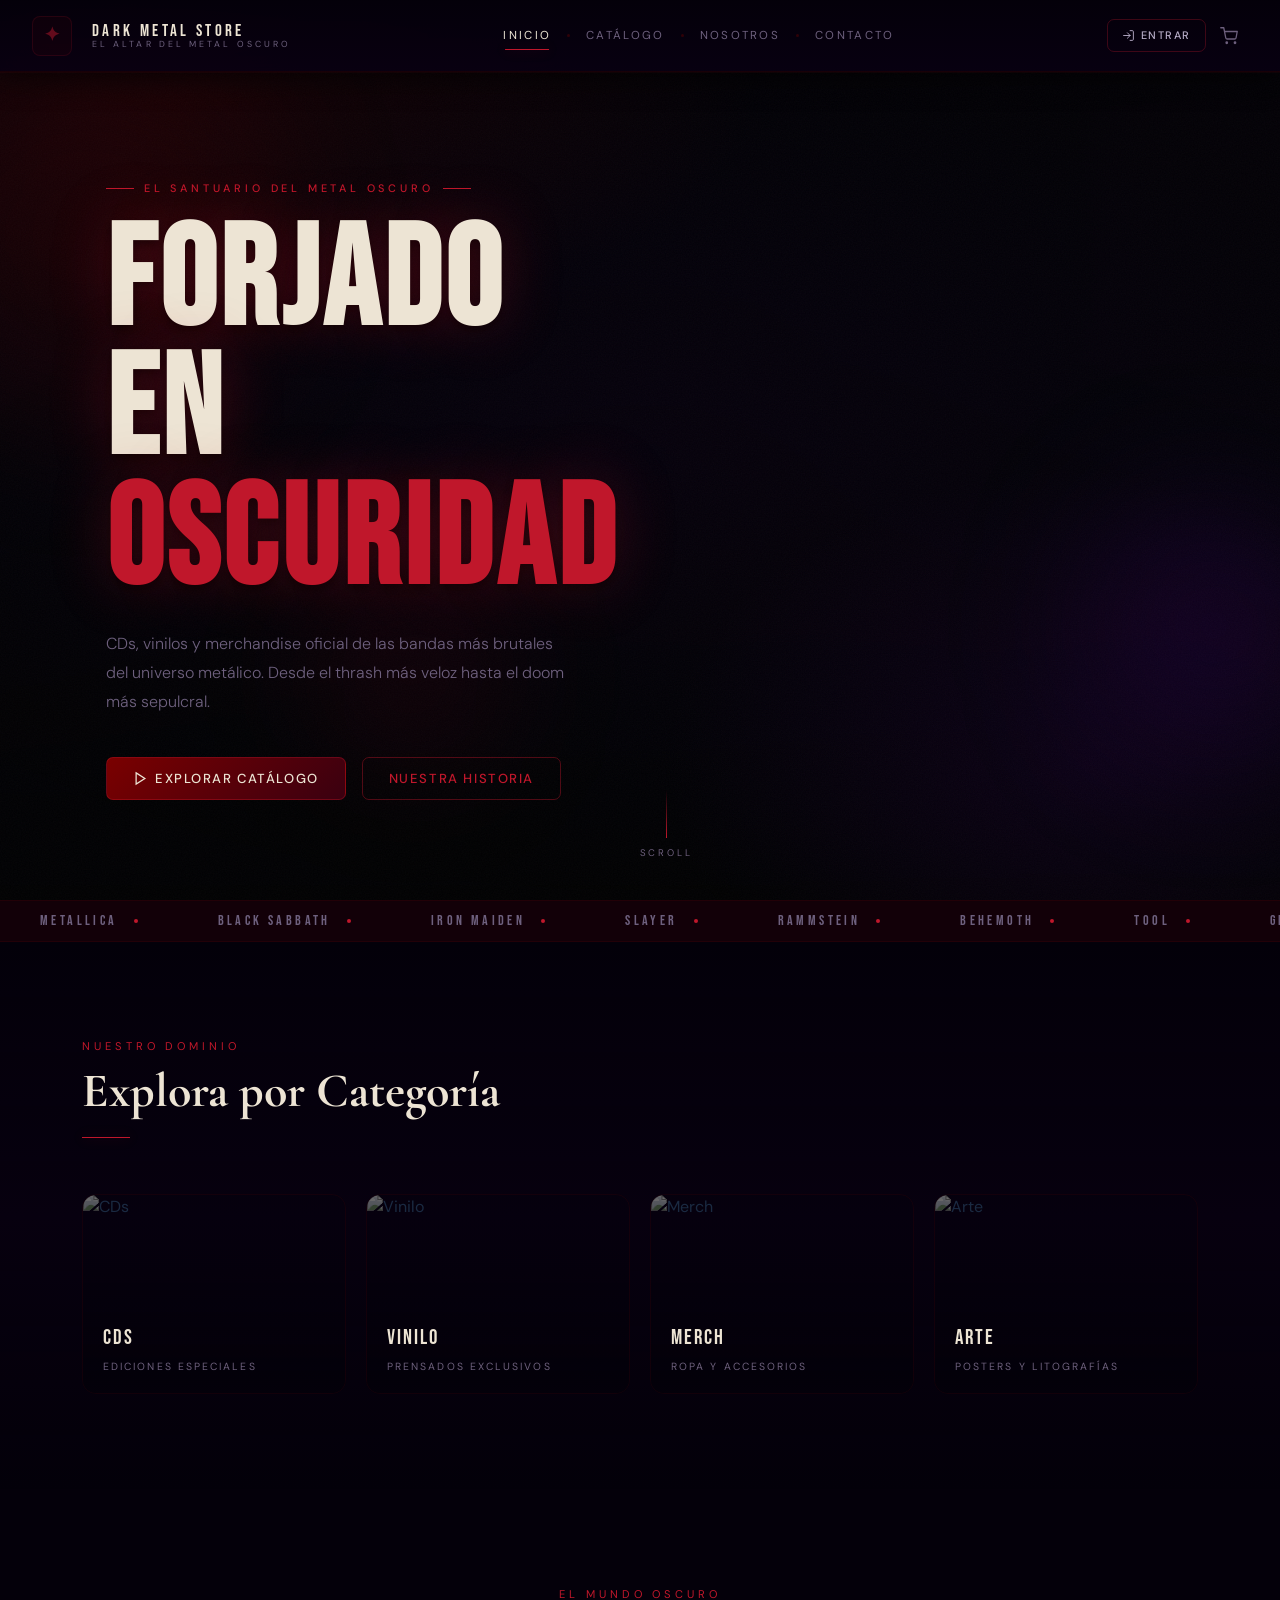
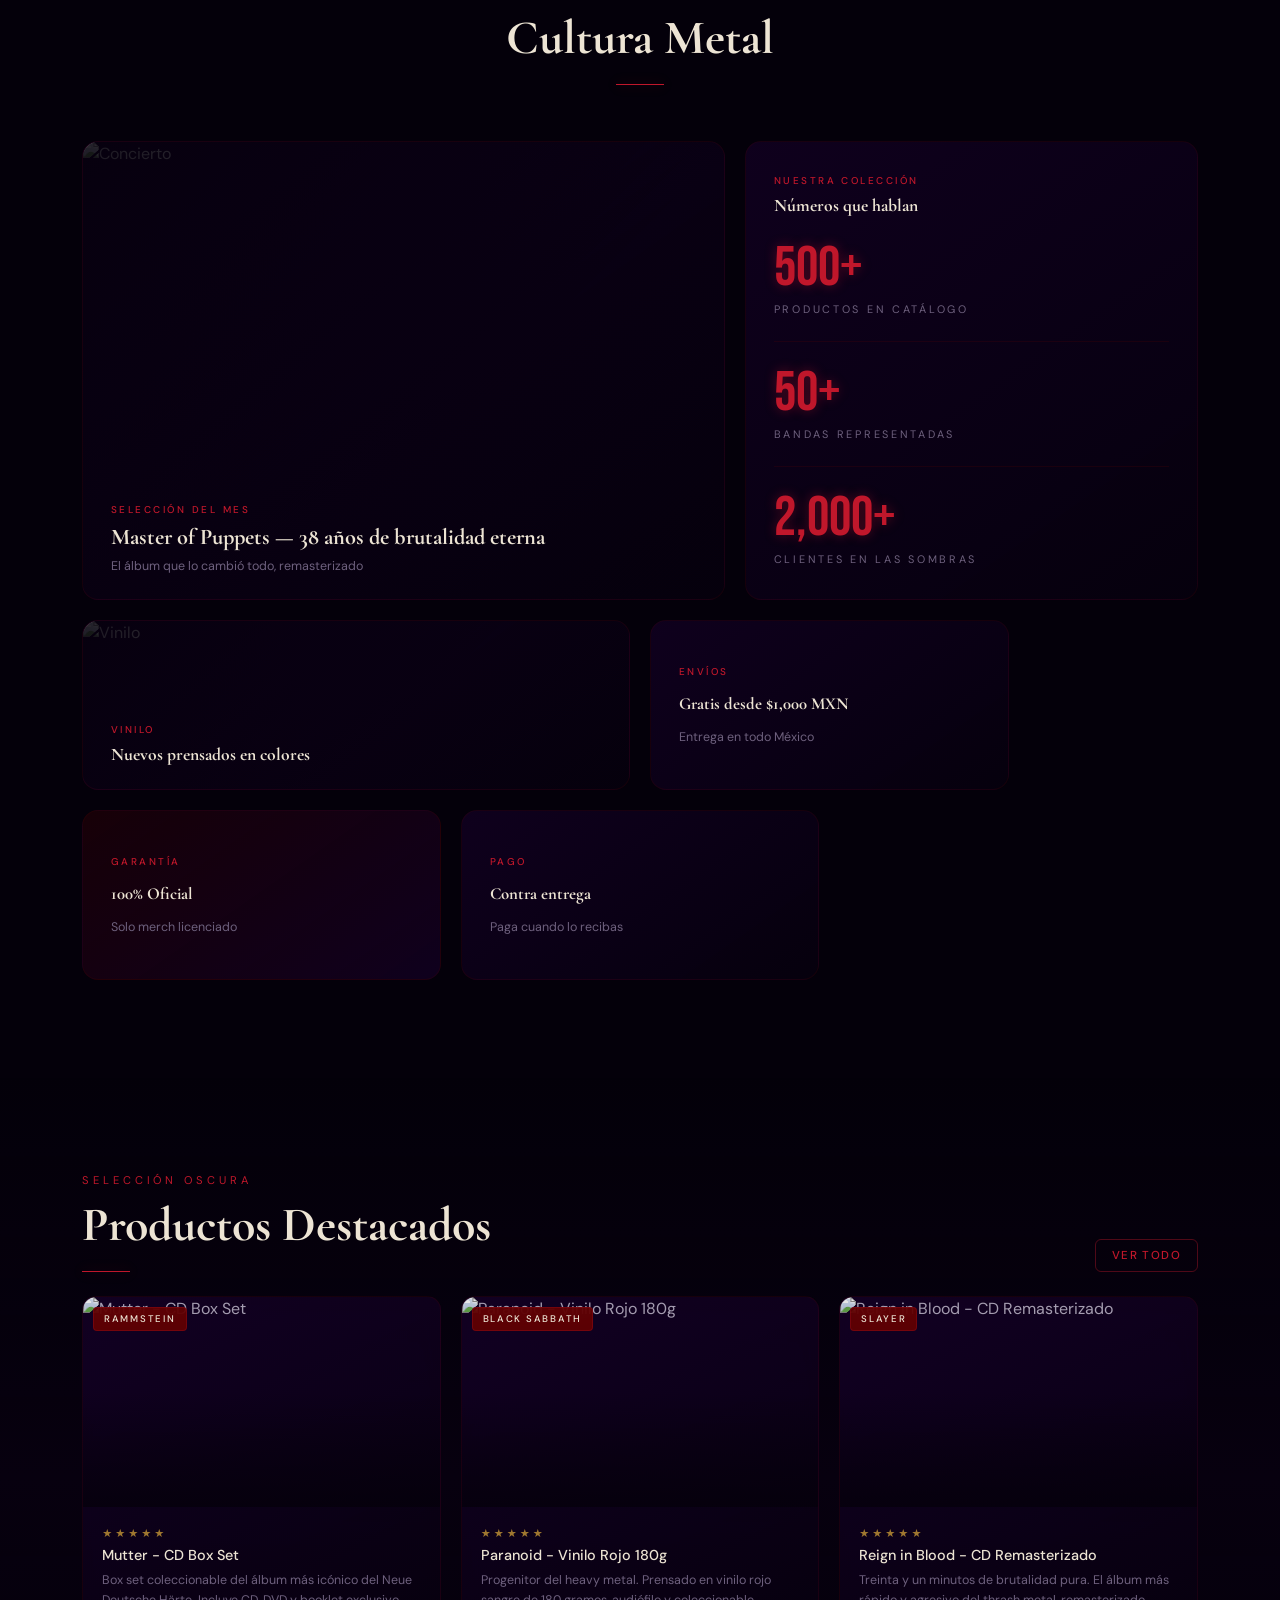
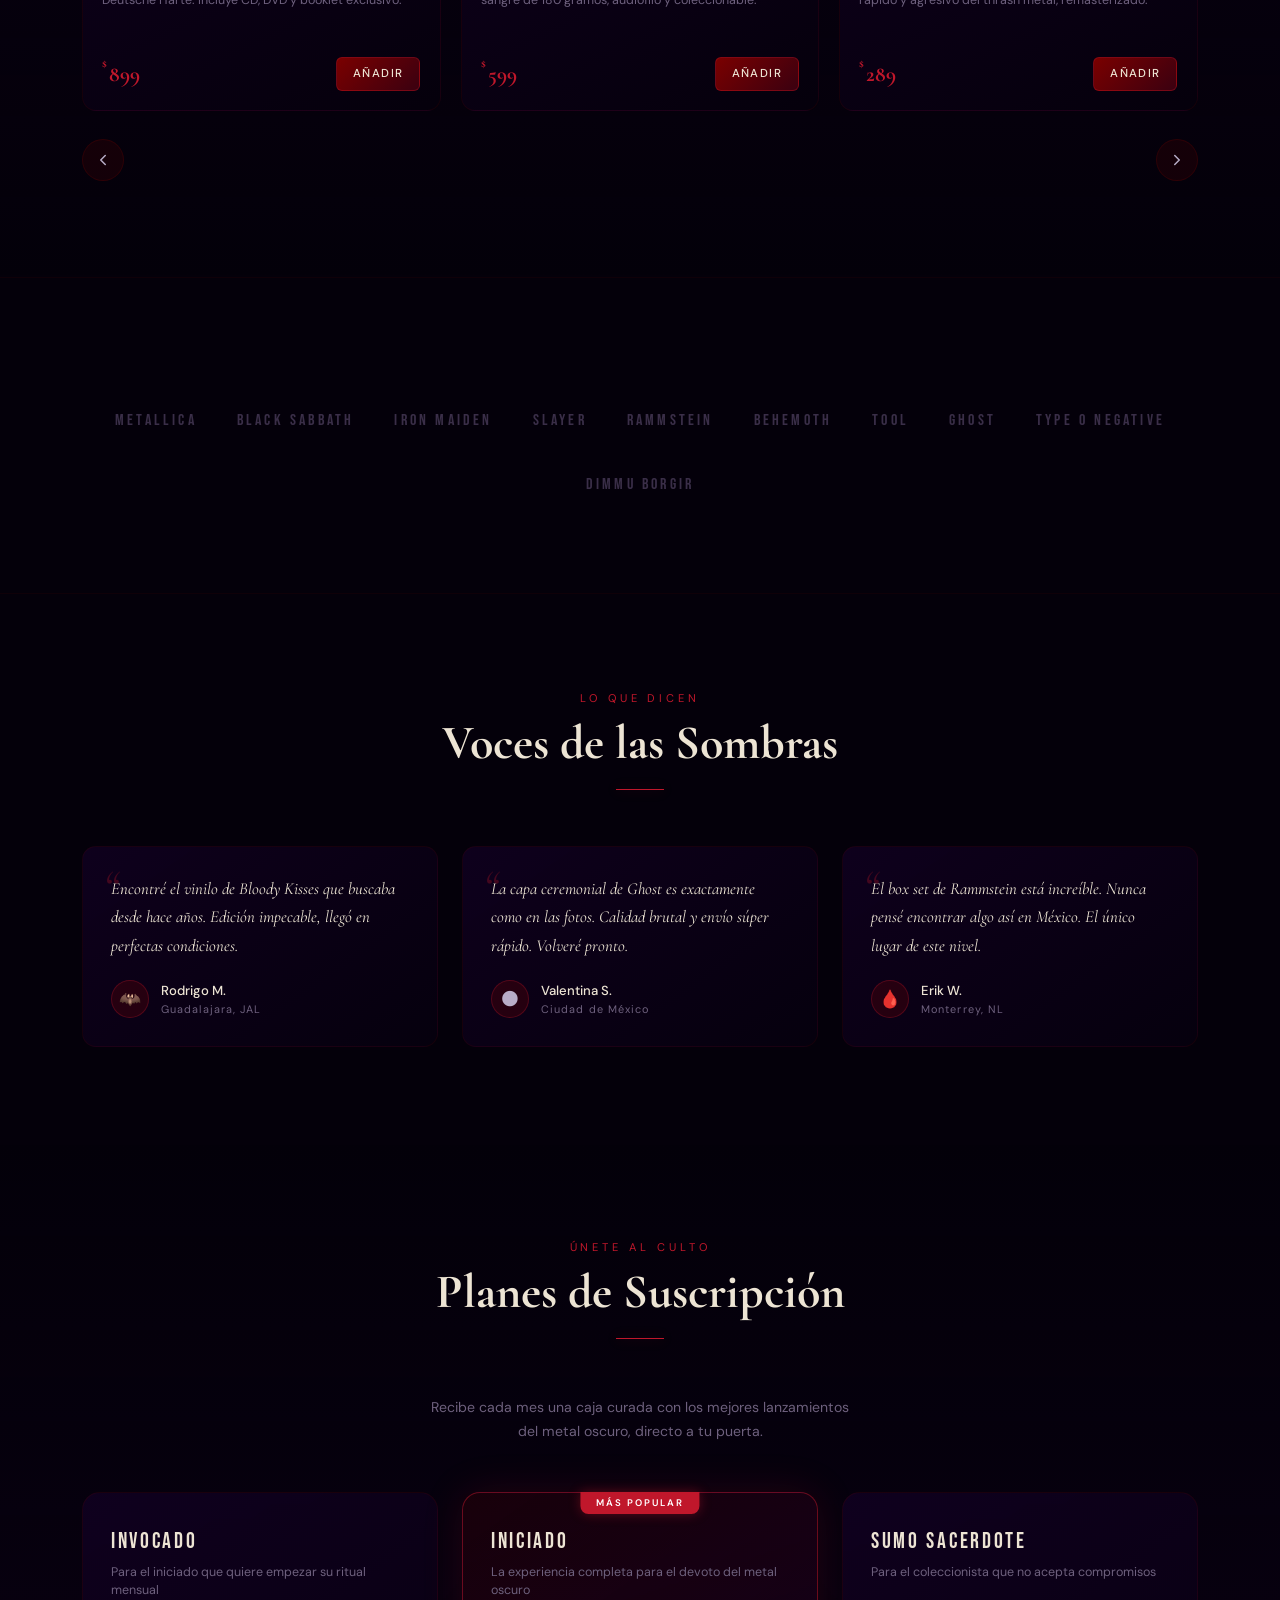
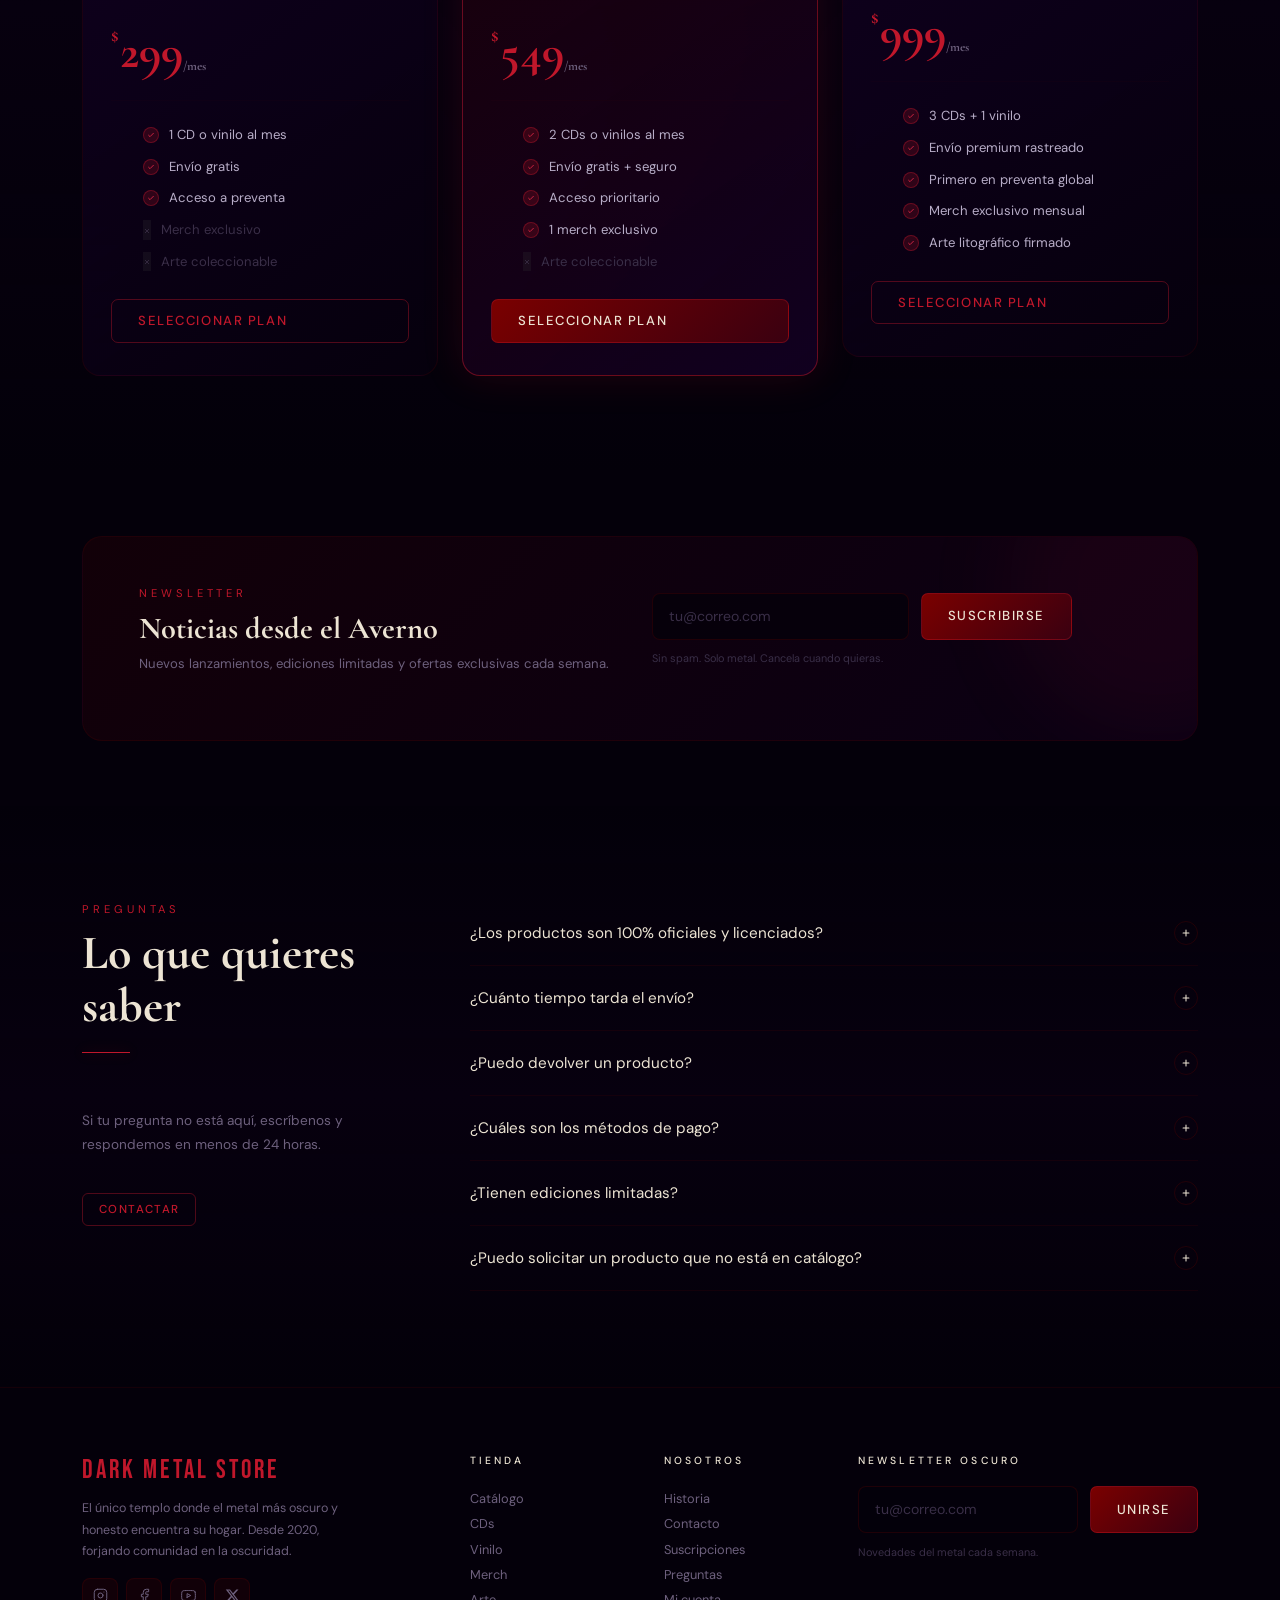
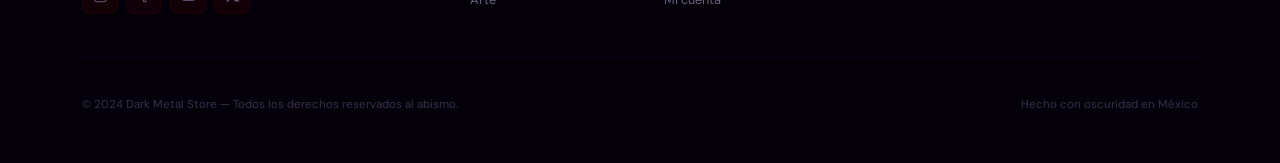
==== index.html @ b700d256 "Initialize Repo" ====
<!DOCTYPE html>
<html lang="es">
<head>
  <meta charset="UTF-8">
  <meta name="viewport" content="width=device-width, initial-scale=1.0">
  <title>Dark Metal Store — El Altar del Metal</title>
  <link rel="icon" href="data:image/svg+xml,<svg xmlns='http://www.w3.org/2000/svg' viewBox='0 0 100 100'><text y='.9em' font-size='90'>⚔</text></svg>">
  <link href="https://cdn.jsdelivr.net/npm/bootstrap@5.3.0/dist/css/bootstrap.min.css" rel="stylesheet">
  <link rel="stylesheet" href="css/base.css">
  <link rel="stylesheet" href="css/components.css">
  <link rel="stylesheet" href="css/navbar.css">
  <link rel="stylesheet" href="css/home.css">
</head>
<body>

<!-- ======================================================
     NAVBAR
====================================================== -->
<nav class="site-nav" role="navigation">
  <div class="nav-left">
    <!-- Logo slot: cambia el span por <img src="img/logo.png" alt="Logo"> -->
    <div class="nav-logo-img placeholder">
      <span style="font-family:'Cormorant Garamond',serif;font-weight:700;color:var(--crimson);font-size:1.2rem;">✦</span>
    </div>
    <a href="index.html" class="nav-wordmark">
      <span class="top-word">Dark Metal Store</span>
      <span class="sub-word">El Altar del Metal Oscuro</span>
    </a>
  </div>

  <nav class="nav-center">
    <a href="index.html" class="nav-link active">Inicio</a>
    <span class="nav-sep"></span>
    <a href="html/catalogo.html" class="nav-link">Catálogo</a>
    <span class="nav-sep"></span>
    <a href="html/nosotros.html" class="nav-link">Nosotros</a>
    <span class="nav-sep"></span>
    <a href="html/contacto.html" class="nav-link">Contacto</a>
  </nav>

  <div class="nav-right">
    <a href="html/login.html" class="nav-btn nav-login-link">
      <svg viewBox="0 0 24 24" fill="none" stroke="currentColor" stroke-width="1.7" width="13" height="13" stroke-linecap="round" stroke-linejoin="round"><path d="M15 3h4a2 2 0 0 1 2 2v14a2 2 0 0 1-2 2h-4"/><polyline points="10 17 15 12 10 7"/><line x1="15" y1="12" x2="3" y2="12"/></svg>
      Entrar
    </a>
    <a href="html/perfil.html" class="nav-btn nav-profile-link" style="display:none">
      <svg viewBox="0 0 24 24" fill="none" stroke="currentColor" stroke-width="1.7" width="13" height="13" stroke-linecap="round" stroke-linejoin="round"><path d="M20 21v-2a4 4 0 0 0-4-4H8a4 4 0 0 0-4 4v2"/><circle cx="12" cy="7" r="4"/></svg>
      Perfil
    </a>
    <button class="nav-btn nav-logout-link logout-btn" style="display:none">
      <svg viewBox="0 0 24 24" fill="none" stroke="currentColor" stroke-width="1.7" width="13" height="13" stroke-linecap="round" stroke-linejoin="round"><path d="M9 21H5a2 2 0 0 1-2-2V5a2 2 0 0 1 2-2h4"/><polyline points="16 17 21 12 16 7"/><line x1="21" y1="12" x2="9" y2="12"/></svg>
      Salir
    </button>
    <a href="html/carrito.html" class="nav-action" aria-label="Carrito">
      <svg viewBox="0 0 24 24" fill="none" stroke="currentColor" stroke-width="1.7" width="18" height="18" stroke-linecap="round" stroke-linejoin="round"><circle cx="9" cy="21" r="1"/><circle cx="20" cy="21" r="1"/><path d="M1 1h4l2.68 13.39a2 2 0 0 0 2 1.61h9.72a2 2 0 0 0 2-1.61L23 6H6"/></svg>
      <span class="nav-cart-badge cart-count" style="display:none">0</span>
    </a>
    <button class="nav-toggle" aria-label="Menú">
      <span></span><span></span><span></span>
    </button>
  </div>
</nav>

<!-- Mobile Menu -->
<div class="nav-mobile">
  <a href="index.html" class="nav-link active">Inicio</a>
  <a href="html/catalogo.html" class="nav-link">Catálogo</a>
  <a href="html/nosotros.html" class="nav-link">Nosotros</a>
  <a href="html/contacto.html" class="nav-link">Contacto</a>
  <div class="nav-mobile-actions">
    <a href="html/login.html" class="nav-btn nav-login-link">Entrar</a>
    <a href="html/carrito.html" class="nav-btn">Carrito</a>
  </div>
</div>


<!-- ======================================================
     HERO
====================================================== -->
<section class="hero">
  <div class="orb orb-a"></div>
  <div class="orb orb-b"></div>
  <div class="orb orb-c"></div>
  <div class="hero-backdrop" data-parallax="0.15"></div>

  <div class="container">
    <div class="hero-body">
      <p class="hero-pre">El santuario del metal oscuro</p>
      <h1 class="hero-h1">Forjado<br>en <em>Oscuridad</em></h1>
      <p class="hero-p">CDs, vinilos y merchandise oficial de las bandas más brutales del universo metálico. Desde el thrash más veloz hasta el doom más sepulcral.</p>
      <div class="hero-cta">
        <a href="html/catalogo.html" class="btn-liquid">
          <svg viewBox="0 0 24 24" fill="none" stroke="currentColor" stroke-width="2" width="15" height="15"><polygon points="5 3 19 12 5 21 5 3"/></svg>
          Explorar Catálogo
        </a>
        <a href="html/nosotros.html" class="btn-liquid btn-ghost">Nuestra Historia</a>
      </div>
    </div>
  </div>

  <div class="hero-scroll">
    <div class="scroll-line"></div>
    <span class="scroll-txt">Scroll</span>
  </div>
</section>


<!-- ======================================================
     TICKER
====================================================== -->
<div class="ticker-wrap" aria-hidden="true">
  <div class="ticker-track">
    <span class="ticker-item">Metallica <span class="ticker-dot"></span></span>
    <span class="ticker-item">Black Sabbath <span class="ticker-dot"></span></span>
    <span class="ticker-item">Iron Maiden <span class="ticker-dot"></span></span>
    <span class="ticker-item">Slayer <span class="ticker-dot"></span></span>
    <span class="ticker-item">Rammstein <span class="ticker-dot"></span></span>
    <span class="ticker-item">Behemoth <span class="ticker-dot"></span></span>
    <span class="ticker-item">Tool <span class="ticker-dot"></span></span>
    <span class="ticker-item">Ghost <span class="ticker-dot"></span></span>
    <span class="ticker-item">Type O Negative <span class="ticker-dot"></span></span>
    <span class="ticker-item">Dimmu Borgir <span class="ticker-dot"></span></span>
    <span class="ticker-item">Metallica <span class="ticker-dot"></span></span>
    <span class="ticker-item">Black Sabbath <span class="ticker-dot"></span></span>
    <span class="ticker-item">Iron Maiden <span class="ticker-dot"></span></span>
    <span class="ticker-item">Slayer <span class="ticker-dot"></span></span>
    <span class="ticker-item">Rammstein <span class="ticker-dot"></span></span>
    <span class="ticker-item">Behemoth <span class="ticker-dot"></span></span>
    <span class="ticker-item">Tool <span class="ticker-dot"></span></span>
    <span class="ticker-item">Ghost <span class="ticker-dot"></span></span>
    <span class="ticker-item">Type O Negative <span class="ticker-dot"></span></span>
    <span class="ticker-item">Dimmu Borgir <span class="ticker-dot"></span></span>
  </div>
</div>


<!-- ======================================================
     CATEGORIES
====================================================== -->
<section class="s-pad s-divide">
  <div class="container">
    <div class="section-head reveal">
      <span class="eyebrow">Nuestro dominio</span>
      <h2>Explora por Categoría</h2>
    </div>
    <div class="cat-grid" data-stagger="70">
      <a href="html/catalogo.html?cat=cd" class="cat-card reveal">
        <img src="https://images.unsplash.com/photo-1510915361894-db8b60106cb1?w=600&q=70" alt="CDs" class="cat-img" loading="lazy">
        <div class="cat-overlay"></div>
        <div class="cat-label"><span class="cat-name">CDs</span><span class="cat-count">Ediciones especiales</span></div>
      </a>
      <a href="html/catalogo.html?cat=vinyl" class="cat-card reveal">
        <img src="https://images.unsplash.com/photo-1526478806334-5fd488fcaabc?w=600&q=70" alt="Vinilo" class="cat-img" loading="lazy">
        <div class="cat-overlay"></div>
        <div class="cat-label"><span class="cat-name">Vinilo</span><span class="cat-count">Prensados exclusivos</span></div>
      </a>
      <a href="html/catalogo.html?cat=merch" class="cat-card reveal">
        <img src="https://images.unsplash.com/photo-1520975867040-1f7fead66882?w=600&q=70" alt="Merch" class="cat-img" loading="lazy">
        <div class="cat-overlay"></div>
        <div class="cat-label"><span class="cat-name">Merch</span><span class="cat-count">Ropa y accesorios</span></div>
      </a>
      <a href="html/catalogo.html?cat=art" class="cat-card reveal">
        <img src="https://images.unsplash.com/photo-1518709268805-4e9042af9f23?w=600&q=70" alt="Arte" class="cat-img" loading="lazy">
        <div class="cat-overlay"></div>
        <div class="cat-label"><span class="cat-name">Arte</span><span class="cat-count">Posters y litografías</span></div>
      </a>
    </div>
  </div>
</section>


<!-- ======================================================
     BENTO GRID
====================================================== -->
<section class="s-pad">
  <div class="container">
    <div class="section-head centered reveal">
      <span class="eyebrow">El mundo oscuro</span>
      <h2>Cultura Metal</h2>
    </div>
    <div class="bento">
      <div class="bento-item bento-big reveal-left">
        <img src="https://images.unsplash.com/photo-1470229722913-7c0e2dbbafd3?w=900&q=70" alt="Concierto" class="bento-img" loading="lazy">
        <div class="bento-grad"></div>
        <div class="bento-content">
          <span class="bento-tag">Selección del mes</span>
          <div class="bento-title">Master of Puppets — 38 años de brutalidad eterna</div>
          <div class="bento-sub">El álbum que lo cambió todo, remasterizado</div>
        </div>
      </div>
      <div class="bento-item bento-tall reveal-right" style="padding:2rem 1.75rem;display:flex;flex-direction:column;justify-content:space-between;">
        <div>
          <span class="bento-tag">Nuestra colección</span>
          <div class="bento-title" style="font-size:1.1rem;margin-bottom:1.5rem;">Números que hablan</div>
        </div>
        <div style="display:flex;flex-direction:column;gap:1.5rem;">
          <div>
            <div class="bento-stat-num"><span data-count="500">0</span>+</div>
            <div class="bento-stat-label">Productos en catálogo</div>
          </div>
          <div style="height:1px;background:rgba(100,0,0,0.2);"></div>
          <div>
            <div class="bento-stat-num"><span data-count="50">0</span>+</div>
            <div class="bento-stat-label">Bandas representadas</div>
          </div>
          <div style="height:1px;background:rgba(100,0,0,0.2);"></div>
          <div>
            <div class="bento-stat-num"><span data-count="2000">0</span>+</div>
            <div class="bento-stat-label">Clientes en las sombras</div>
          </div>
        </div>
      </div>
      <div class="bento-item bento-wide reveal">
        <img src="https://images.unsplash.com/photo-1493225457124-a3eb161ffa5f?w=700&q=70" alt="Vinilo" class="bento-img" loading="lazy">
        <div class="bento-grad"></div>
        <div class="bento-content">
          <span class="bento-tag">Vinilo</span>
          <div class="bento-title" style="font-size:1.1rem;">Nuevos prensados en colores</div>
        </div>
      </div>
      <div class="bento-item bento-sq reveal" style="padding:1.75rem;display:flex;flex-direction:column;justify-content:center;">
        <span class="bento-tag">Envíos</span>
        <div class="bento-title" style="font-size:1.05rem;margin:.5rem 0;">Gratis desde $1,000 MXN</div>
        <div class="bento-sub">Entrega en todo México</div>
      </div>
      <div class="bento-item bento-sq reveal" style="padding:1.75rem;display:flex;flex-direction:column;justify-content:center;background:linear-gradient(145deg,rgba(100,0,0,0.2),rgba(18,0,34,0.82));">
        <span class="bento-tag">Garantía</span>
        <div class="bento-title" style="font-size:1.05rem;margin:.5rem 0;">100% Oficial</div>
        <div class="bento-sub">Solo merch licenciado</div>
      </div>
      <div class="bento-item bento-sq reveal" style="padding:1.75rem;display:flex;flex-direction:column;justify-content:center;">
        <span class="bento-tag">Pago</span>
        <div class="bento-title" style="font-size:1.05rem;margin:.5rem 0;">Contra entrega</div>
        <div class="bento-sub">Paga cuando lo recibas</div>
      </div>
    </div>
  </div>
</section>


<!-- ======================================================
     CAROUSEL — Destacados
====================================================== -->
<section class="s-pad s-divide">
  <div class="container">
    <div class="d-flex align-items-end justify-content-between gap-3 flex-wrap mb-4 reveal">
      <div class="section-head" style="margin-bottom:0;">
        <span class="eyebrow">Selección oscura</span>
        <h2>Productos Destacados</h2>
      </div>
      <a href="html/catalogo.html" class="btn-liquid btn-ghost btn-sm-liq">Ver todo</a>
    </div>
    <div class="carousel-wrap" data-carousel data-autoplay="5000">
      <div class="carousel-track" id="featuredTrack"></div>
      <div class="carousel-nav">
        <button class="carousel-btn" data-carousel-prev aria-label="Anterior">
          <svg viewBox="0 0 24 24" fill="none" stroke="currentColor" stroke-width="2" stroke-linecap="round" stroke-linejoin="round"><polyline points="15 18 9 12 15 6"/></svg>
        </button>
        <div class="carousel-dots"></div>
        <button class="carousel-btn" data-carousel-next aria-label="Siguiente">
          <svg viewBox="0 0 24 24" fill="none" stroke="currentColor" stroke-width="2" stroke-linecap="round" stroke-linejoin="round"><polyline points="9 18 15 12 9 6"/></svg>
        </button>
      </div>
    </div>
  </div>
</section>


<!-- ======================================================
     BRANDS STRIP
====================================================== -->
<section class="s-pad-sm" style="border-top:1px solid rgba(100,0,0,0.12);border-bottom:1px solid rgba(100,0,0,0.12);">
  <div class="container">
    <p class="eyebrow text-center mb-3 reveal">Bandas en nuestra colección</p>
    <div class="brands-strip reveal">
      <span class="brand-pill">Metallica</span>
      <span class="brand-pill">Black Sabbath</span>
      <span class="brand-pill">Iron Maiden</span>
      <span class="brand-pill">Slayer</span>
      <span class="brand-pill">Rammstein</span>
      <span class="brand-pill">Behemoth</span>
      <span class="brand-pill">Tool</span>
      <span class="brand-pill">Ghost</span>
      <span class="brand-pill">Type O Negative</span>
      <span class="brand-pill">Dimmu Borgir</span>
    </div>
  </div>
</section>


<!-- ======================================================
     TESTIMONIALS
====================================================== -->
<section class="s-pad">
  <div class="container">
    <div class="section-head centered reveal">
      <span class="eyebrow">Lo que dicen</span>
      <h2>Voces de las Sombras</h2>
    </div>
    <div class="row g-4" data-stagger="100">
      <div class="col-md-4 reveal">
        <div class="testi-card h-100">
          <p class="testi-quote">Encontré el vinilo de Bloody Kisses que buscaba desde hace años. Edición impecable, llegó en perfectas condiciones.</p>
          <div class="testi-author">
            <div class="testi-avatar">🦇</div>
            <div><div class="testi-name">Rodrigo M.</div><div class="testi-loc">Guadalajara, JAL</div></div>
          </div>
        </div>
      </div>
      <div class="col-md-4 reveal">
        <div class="testi-card h-100">
          <p class="testi-quote">La capa ceremonial de Ghost es exactamente como en las fotos. Calidad brutal y envío súper rápido. Volveré pronto.</p>
          <div class="testi-author">
            <div class="testi-avatar">🌑</div>
            <div><div class="testi-name">Valentina S.</div><div class="testi-loc">Ciudad de México</div></div>
          </div>
        </div>
      </div>
      <div class="col-md-4 reveal">
        <div class="testi-card h-100">
          <p class="testi-quote">El box set de Rammstein está increíble. Nunca pensé encontrar algo así en México. El único lugar de este nivel.</p>
          <div class="testi-author">
            <div class="testi-avatar">🩸</div>
            <div><div class="testi-name">Erik W.</div><div class="testi-loc">Monterrey, NL</div></div>
          </div>
        </div>
      </div>
    </div>
  </div>
</section>


<!-- ======================================================
     SUBSCRIPTION PLANS
====================================================== -->
<section class="s-pad s-divide" id="planes">
  <div class="container">
    <div class="section-head centered reveal">
      <span class="eyebrow">Únete al culto</span>
      <h2>Planes de Suscripción</h2>
    </div>
    <p class="text-center reveal" style="color:var(--muted);font-size:.88rem;max-width:440px;margin:0 auto 3rem;line-height:1.75;">
      Recibe cada mes una caja curada con los mejores lanzamientos del metal oscuro, directo a tu puerta.
    </p>
    <div class="plans-grid">
      <!-- INVOCADO -->
      <div class="plan-card reveal">
        <div class="plan-name">Invocado</div>
        <div class="plan-desc">Para el iniciado que quiere empezar su ritual mensual</div>
        <div class="plan-price"><sup>$</sup>299<sub>/mes</sub></div>
        <hr class="plan-divider">
        <ul class="plan-features">
          <li class="plan-feat"><div class="feat-check"><svg viewBox="0 0 24 24" fill="none" stroke="currentColor" stroke-width="2.5" width="8" height="8"><polyline points="20 6 9 17 4 12"/></svg></div>1 CD o vinilo al mes</li>
          <li class="plan-feat"><div class="feat-check"><svg viewBox="0 0 24 24" fill="none" stroke="currentColor" stroke-width="2.5" width="8" height="8"><polyline points="20 6 9 17 4 12"/></svg></div>Envío gratis</li>
          <li class="plan-feat"><div class="feat-check"><svg viewBox="0 0 24 24" fill="none" stroke="currentColor" stroke-width="2.5" width="8" height="8"><polyline points="20 6 9 17 4 12"/></svg></div>Acceso a preventa</li>
          <li class="plan-feat" style="color:var(--faint);"><div class="feat-x"><svg viewBox="0 0 24 24" fill="none" stroke="currentColor" stroke-width="2.5" width="8" height="8"><line x1="18" y1="6" x2="6" y2="18"/><line x1="6" y1="6" x2="18" y2="18"/></svg></div>Merch exclusivo</li>
          <li class="plan-feat" style="color:var(--faint);"><div class="feat-x"><svg viewBox="0 0 24 24" fill="none" stroke="currentColor" stroke-width="2.5" width="8" height="8"><line x1="18" y1="6" x2="6" y2="18"/><line x1="6" y1="6" x2="18" y2="18"/></svg></div>Arte coleccionable</li>
        </ul>
        <button class="btn-liquid btn-ghost w-100">Seleccionar plan</button>
      </div>
      <!-- INICIADO -->
      <div class="plan-card featured reveal" style="animation-delay:.1s">
        <div class="plan-badge">Más popular</div>
        <div class="plan-name">Iniciado</div>
        <div class="plan-desc">La experiencia completa para el devoto del metal oscuro</div>
        <div class="plan-price"><sup>$</sup>549<sub>/mes</sub></div>
        <hr class="plan-divider">
        <ul class="plan-features">
          <li class="plan-feat"><div class="feat-check"><svg viewBox="0 0 24 24" fill="none" stroke="currentColor" stroke-width="2.5" width="8" height="8"><polyline points="20 6 9 17 4 12"/></svg></div>2 CDs o vinilos al mes</li>
          <li class="plan-feat"><div class="feat-check"><svg viewBox="0 0 24 24" fill="none" stroke="currentColor" stroke-width="2.5" width="8" height="8"><polyline points="20 6 9 17 4 12"/></svg></div>Envío gratis + seguro</li>
          <li class="plan-feat"><div class="feat-check"><svg viewBox="0 0 24 24" fill="none" stroke="currentColor" stroke-width="2.5" width="8" height="8"><polyline points="20 6 9 17 4 12"/></svg></div>Acceso prioritario</li>
          <li class="plan-feat"><div class="feat-check"><svg viewBox="0 0 24 24" fill="none" stroke="currentColor" stroke-width="2.5" width="8" height="8"><polyline points="20 6 9 17 4 12"/></svg></div>1 merch exclusivo</li>
          <li class="plan-feat" style="color:var(--faint);"><div class="feat-x"><svg viewBox="0 0 24 24" fill="none" stroke="currentColor" stroke-width="2.5" width="8" height="8"><line x1="18" y1="6" x2="6" y2="18"/><line x1="6" y1="6" x2="18" y2="18"/></svg></div>Arte coleccionable</li>
        </ul>
        <button class="btn-liquid w-100">Seleccionar plan</button>
      </div>
      <!-- SUMO -->
      <div class="plan-card reveal" style="animation-delay:.2s">
        <div class="plan-name">Sumo Sacerdote</div>
        <div class="plan-desc">Para el coleccionista que no acepta compromisos</div>
        <div class="plan-price"><sup>$</sup>999<sub>/mes</sub></div>
        <hr class="plan-divider">
        <ul class="plan-features">
          <li class="plan-feat"><div class="feat-check"><svg viewBox="0 0 24 24" fill="none" stroke="currentColor" stroke-width="2.5" width="8" height="8"><polyline points="20 6 9 17 4 12"/></svg></div>3 CDs + 1 vinilo</li>
          <li class="plan-feat"><div class="feat-check"><svg viewBox="0 0 24 24" fill="none" stroke="currentColor" stroke-width="2.5" width="8" height="8"><polyline points="20 6 9 17 4 12"/></svg></div>Envío premium rastreado</li>
          <li class="plan-feat"><div class="feat-check"><svg viewBox="0 0 24 24" fill="none" stroke="currentColor" stroke-width="2.5" width="8" height="8"><polyline points="20 6 9 17 4 12"/></svg></div>Primero en preventa global</li>
          <li class="plan-feat"><div class="feat-check"><svg viewBox="0 0 24 24" fill="none" stroke="currentColor" stroke-width="2.5" width="8" height="8"><polyline points="20 6 9 17 4 12"/></svg></div>Merch exclusivo mensual</li>
          <li class="plan-feat"><div class="feat-check"><svg viewBox="0 0 24 24" fill="none" stroke="currentColor" stroke-width="2.5" width="8" height="8"><polyline points="20 6 9 17 4 12"/></svg></div>Arte litográfico firmado</li>
        </ul>
        <button class="btn-liquid btn-ghost w-100">Seleccionar plan</button>
      </div>
    </div>
  </div>
</section>


<!-- ======================================================
     NEWSLETTER BANNER
====================================================== -->
<section class="s-pad-sm">
  <div class="container">
    <div class="nl-banner reveal">
      <div class="row align-items-center g-4">
        <div class="col-md-6">
          <span class="eyebrow">Newsletter</span>
          <h3 style="font-family:'Cormorant Garamond',serif;font-size:1.9rem;font-weight:700;color:var(--bone);margin-bottom:.5rem;">Noticias desde el Averno</h3>
          <p style="font-size:.82rem;color:var(--muted);line-height:1.75;">Nuevos lanzamientos, ediciones limitadas y ofertas exclusivas cada semana.</p>
        </div>
        <div class="col-md-6">
          <div class="nl-form">
            <input type="email" class="nl-input" placeholder="tu@correo.com" aria-label="Email">
            <button class="btn-liquid" onclick="nlSubmit(this)">Suscribirse</button>
          </div>
          <p style="font-size:.68rem;color:var(--faint);margin-top:.6rem;">Sin spam. Solo metal. Cancela cuando quieras.</p>
        </div>
      </div>
    </div>
  </div>
</section>


<!-- ======================================================
     FAQ
====================================================== -->
<section class="s-pad s-divide" id="faq">
  <div class="container">
    <div class="row g-5 align-items-start">
      <div class="col-lg-4 reveal-left">
        <div class="section-head">
          <span class="eyebrow">Preguntas</span>
          <h2>Lo que quieres saber</h2>
        </div>
        <p style="font-size:.85rem;color:var(--muted);line-height:1.75;">Si tu pregunta no está aquí, escríbenos y respondemos en menos de 24 horas.</p>
        <a href="html/contacto.html" class="btn-liquid btn-ghost btn-sm-liq" style="margin-top:1.25rem;">Contactar</a>
      </div>
      <div class="col-lg-8 reveal-right">
        <div class="faq-item">
          <button class="faq-q">¿Los productos son 100% oficiales y licenciados?<div class="faq-icon"><svg viewBox="0 0 24 24" fill="none" stroke="currentColor" stroke-width="2.5" stroke-linecap="round" width="10" height="10"><line x1="12" y1="5" x2="12" y2="19"/><line x1="5" y1="12" x2="19" y2="12"/></svg></div></button>
          <div class="faq-a">Sí, absolutamente. Trabajamos directamente con distribuidores oficiales y sellos discográficos. Todos nuestros CDs, vinilos y merchandise tienen licencia oficial. No vendemos bootlegs ni reproducciones.</div>
        </div>
        <div class="faq-item">
          <button class="faq-q">¿Cuánto tiempo tarda el envío?<div class="faq-icon"><svg viewBox="0 0 24 24" fill="none" stroke="currentColor" stroke-width="2.5" stroke-linecap="round" width="10" height="10"><line x1="12" y1="5" x2="12" y2="19"/><line x1="5" y1="12" x2="19" y2="12"/></svg></div></button>
          <div class="faq-a">Procesamos en 1–2 días hábiles. Entrega en CDMX: 2–3 días. Interior de la República: 4–7 días hábiles. Guía de rastreo incluida.</div>
        </div>
        <div class="faq-item">
          <button class="faq-q">¿Puedo devolver un producto?<div class="faq-icon"><svg viewBox="0 0 24 24" fill="none" stroke="currentColor" stroke-width="2.5" stroke-linecap="round" width="10" height="10"><line x1="12" y1="5" x2="12" y2="19"/><line x1="5" y1="12" x2="19" y2="12"/></svg></div></button>
          <div class="faq-a">Aceptamos devoluciones dentro de 15 días naturales, siempre que el producto esté sin abrir y en estado original. Vinilos abiertos no son elegibles.</div>
        </div>
        <div class="faq-item">
          <button class="faq-q">¿Cuáles son los métodos de pago?<div class="faq-icon"><svg viewBox="0 0 24 24" fill="none" stroke="currentColor" stroke-width="2.5" stroke-linecap="round" width="10" height="10"><line x1="12" y1="5" x2="12" y2="19"/><line x1="5" y1="12" x2="19" y2="12"/></svg></div></button>
          <div class="faq-a">Aceptamos pago contra entrega, SPEI, OXXO Pay y tarjetas de crédito/débito. Todos los pagos online están encriptados con SSL.</div>
        </div>
        <div class="faq-item">
          <button class="faq-q">¿Tienen ediciones limitadas?<div class="faq-icon"><svg viewBox="0 0 24 24" fill="none" stroke="currentColor" stroke-width="2.5" stroke-linecap="round" width="10" height="10"><line x1="12" y1="5" x2="12" y2="19"/><line x1="5" y1="12" x2="19" y2="12"/></svg></div></button>
          <div class="faq-a">Sí, regularmente conseguimos ediciones limitadas, vinilos de colores y box sets numerados. Suscríbete al newsletter para enterarte primero.</div>
        </div>
        <div class="faq-item">
          <button class="faq-q">¿Puedo solicitar un producto que no está en catálogo?<div class="faq-icon"><svg viewBox="0 0 24 24" fill="none" stroke="currentColor" stroke-width="2.5" stroke-linecap="round" width="10" height="10"><line x1="12" y1="5" x2="12" y2="19"/><line x1="5" y1="12" x2="19" y2="12"/></svg></div></button>
          <div class="faq-a">Sí, hacemos pedidos especiales. Contáctanos con el álbum, banda y formato que buscas. Tiempo estimado adicional: 2–4 semanas.</div>
        </div>
      </div>
    </div>
  </div>
</section>


<!-- ======================================================
     FOOTER
====================================================== -->
<footer class="site-footer">
  <div class="container">
    <div class="row g-5">
      <div class="col-lg-4 col-md-6">
        <div class="footer-logo">Dark Metal Store</div>
        <p class="footer-tagline">El único templo donde el metal más oscuro y honesto encuentra su hogar. Desde 2020, forjando comunidad en la oscuridad.</p>
        <div class="footer-social mt-3">
          <a href="#" class="social-btn" aria-label="Instagram"><svg viewBox="0 0 24 24" fill="none" stroke="currentColor" stroke-width="1.6" width="15" height="15" stroke-linecap="round" stroke-linejoin="round"><rect x="2" y="2" width="20" height="20" rx="5" ry="5"/><path d="M16 11.37A4 4 0 1 1 12.63 8 4 4 0 0 1 16 11.37z"/><line x1="17.5" y1="6.5" x2="17.51" y2="6.5"/></svg></a>
          <a href="#" class="social-btn" aria-label="Facebook"><svg viewBox="0 0 24 24" fill="none" stroke="currentColor" stroke-width="1.6" width="15" height="15" stroke-linecap="round" stroke-linejoin="round"><path d="M18 2h-3a5 5 0 0 0-5 5v3H7v4h3v8h4v-8h3l1-4h-4V7a1 1 0 0 1 1-1h3z"/></svg></a>
          <a href="#" class="social-btn" aria-label="YouTube"><svg viewBox="0 0 24 24" fill="none" stroke="currentColor" stroke-width="1.6" width="15" height="15" stroke-linecap="round" stroke-linejoin="round"><path d="M22.54 6.42a2.78 2.78 0 0 0-1.95-1.96C18.88 4 12 4 12 4s-6.88 0-8.59.46A2.78 2.78 0 0 0 1.46 6.42 29 29 0 0 0 1 12a29 29 0 0 0 .46 5.58 2.78 2.78 0 0 0 1.95 1.96C5.12 20 12 20 12 20s6.88 0 8.59-.46a2.78 2.78 0 0 0 1.95-1.96A29 29 0 0 0 23 12a29 29 0 0 0-.46-5.58z"/><polygon points="9.75 15.02 15.5 12 9.75 8.98 9.75 15.02"/></svg></a>
          <a href="#" class="social-btn" aria-label="X"><svg viewBox="0 0 24 24" fill="currentColor" width="13" height="13"><path d="M18.244 2.25h3.308l-7.227 8.26 8.502 11.24H16.17l-5.214-6.817L4.99 21.75H1.68l7.73-8.835L1.254 2.25H8.08l4.713 6.231zm-1.161 17.52h1.833L7.084 4.126H5.117z"/></svg></a>
        </div>
      </div>
      <div class="col-lg-2 col-md-3 col-6">
        <p class="footer-col-title">Tienda</p>
        <div class="footer-links">
          <a href="html/catalogo.html">Catálogo</a>
          <a href="html/catalogo.html?cat=cd">CDs</a>
          <a href="html/catalogo.html?cat=vinyl">Vinilo</a>
          <a href="html/catalogo.html?cat=merch">Merch</a>
          <a href="html/catalogo.html?cat=art">Arte</a>
        </div>
      </div>
      <div class="col-lg-2 col-md-3 col-6">
        <p class="footer-col-title">Nosotros</p>
        <div class="footer-links">
          <a href="html/nosotros.html">Historia</a>
          <a href="html/contacto.html">Contacto</a>
          <a href="#planes">Suscripciones</a>
          <a href="#faq">Preguntas</a>
          <a href="html/login.html">Mi cuenta</a>
        </div>
      </div>
      <div class="col-lg-4">
        <p class="footer-col-title">Newsletter Oscuro</p>
        <div class="nl-form" style="max-width:100%;">
          <input type="email" class="nl-input" placeholder="tu@correo.com">
          <button class="btn-liquid" onclick="nlSubmit(this)" style="white-space:nowrap">Unirse</button>
        </div>
        <p style="font-size:.68rem;color:var(--faint);margin-top:.6rem;">Novedades del metal cada semana.</p>
      </div>
    </div>
    <div class="footer-bottom">
      <p class="footer-copy">© 2024 Dark Metal Store — Todos los derechos reservados al abismo.</p>
      <p class="footer-copy">Hecho con oscuridad en México</p>
    </div>
  </div>
</footer>


<script src="https://cdn.jsdelivr.net/npm/bootstrap@5.3.0/dist/js/bootstrap.bundle.min.js"></script>
<script src="js/main.js"></script>
<script src="js/animations.js"></script>
<script>
document.addEventListener("DOMContentLoaded", () => {
  const all = ProductDB.getAll();
  const shuffled = [...all].sort(() => Math.random() - 0.5);
  const track = document.getElementById("featuredTrack");
  if (!track) return;
  track.innerHTML = shuffled.map(p => `
    <div class="carousel-slide">
      <div class="product-card">
        <div class="product-img-wrap">
          <img src="${p.img}" alt="${p.name}" loading="lazy">
          <div class="product-img-overlay"></div>
          <span class="band-tag">${p.band}</span>
          ${p.stock <= 5 ? `<span class="stock-tag">Últimas ${p.stock}</span>` : ''}
        </div>
        <div class="product-body">
          <div class="stars">${'★'.repeat(p.rating)}${'☆'.repeat(5-p.rating)}</div>
          <div class="product-name">${p.name}</div>
          <div class="product-desc-sm">${p.desc}</div>
          <div style="display:flex;align-items:center;justify-content:space-between;gap:.75rem;margin-top:auto;padding-top:.75rem;">
            <div class="product-price"><sup>$</sup>${p.price.toLocaleString()}</div>
            <button class="btn-liquid btn-sm-liq" onclick="Cart.add(${p.id})">Añadir</button>
          </div>
        </div>
      </div>
    </div>
  `).join("");
  window.dispatchEvent(new Event('resize'));
});

function nlSubmit(btn) {
  const inp = btn.previousElementSibling;
  if (!inp || !inp.value.includes('@')) { Toast.show('Email inválido','Ingresa un correo válido'); return; }
  btn.textContent = '¡Listo!';
  btn.disabled = true;
  inp.value = '';
  Toast.show('Suscripción confirmada','Bienvenido al culto oscuro');
}
</script>
</body>
</html>
---- css/base.css ----
/* ============================================
   BASE.CSS — Variables · Reset · Tipografía
   ============================================ */

@import url('https://fonts.googleapis.com/css2?family=Cormorant+Garamond:ital,wght@0,300;0,400;0,600;0,700;1,300;1,400;1,600&family=Bebas+Neue&family=DM+Sans:ital,wght@0,300;0,400;0,500;1,300&family=Playfair+Display:ital,wght@0,700;0,900;1,400;1,700&display=swap');

/* ---- VARIABLES ---- */
:root {
  --blood:      #7a0000;
  --crimson:    #C0172B;
  --rose:       #e8294a;
  --void:       #04000a;
  --midnight:   #080010;
  --deep:       #100018;
  --surface:    #160020;
  --glass-bg:   rgba(12, 0, 22, 0.72);
  --glass-border: rgba(120, 0, 0, 0.28);
  --glass-shine: rgba(200, 20, 50, 0.07);
  --bone:       #EDE4D4;
  --silver:     #b8adc8;
  --muted:      #6e607e;
  --faint:      #3a2e48;
  --gold:       #a07830;
  --glow-sm:    0 0 12px rgba(192,23,43,0.4);
  --glow-md:    0 0 28px rgba(192,23,43,0.45);
  --glow-lg:    0 0 50px rgba(192,23,43,0.35);
  --ease:       cubic-bezier(0.4, 0, 0.2, 1);
  --ease-out:   cubic-bezier(0, 0, 0.2, 1);
  --ease-spring:cubic-bezier(0.34, 1.56, 0.64, 1);
  --t:          all 0.32s var(--ease);
  --nav-h:      72px;
}

/* ---- RESET ---- */
*, *::before, *::after { box-sizing: border-box; margin: 0; padding: 0; }
html { scroll-behavior: smooth; font-size: 16px; }
body {
  font-family: 'DM Sans', system-ui, sans-serif;
  background-color: var(--void);
  color: var(--silver);
  min-height: 100vh;
  overflow-x: hidden;
  cursor: default;
  -webkit-font-smoothing: antialiased;
}
img, video { max-width: 100%; display: block; }
a { text-decoration: none; }
button { cursor: pointer; font-family: inherit; }
input, textarea, select { font-family: inherit; }

/* ---- BODY BACKGROUND ---- */
body::before {
  content: '';
  position: fixed;
  inset: 0;
  background:
    radial-gradient(ellipse 80% 50% at 15% 10%, rgba(120,0,0,0.14) 0%, transparent 55%),
    radial-gradient(ellipse 60% 60% at 85% 85%, rgba(60,0,100,0.18) 0%, transparent 55%),
    radial-gradient(ellipse 100% 70% at 50% 50%, rgba(8,0,16,0.6) 0%, transparent 70%);
  pointer-events: none;
  z-index: 0;
}

/* Grain overlay */
body::after {
  content: '';
  position: fixed;
  inset: 0;
  background-image: url("data:image/svg+xml,%3Csvg xmlns='http://www.w3.org/2000/svg' width='300' height='300'%3E%3Cfilter id='n'%3E%3CfeTurbulence type='fractalNoise' baseFrequency='0.75' numOctaves='4' stitchTiles='stitch'/%3E%3C/filter%3E%3Crect width='300' height='300' filter='url(%23n)' opacity='0.035'/%3E%3C/svg%3E");
  opacity: 1;
  pointer-events: none;
  z-index: 1;
}

/* ---- TYPOGRAPHY ---- */
.font-display  { font-family: 'Bebas Neue', sans-serif; letter-spacing: 0.06em; }
.font-serif    { font-family: 'Cormorant Garamond', Georgia, serif; }
.font-playfair { font-family: 'Playfair Display', Georgia, serif; }
.font-body     { font-family: 'DM Sans', sans-serif; }

h1, h2, h3    { font-family: 'Cormorant Garamond', Georgia, serif; font-weight: 700; line-height: 1.1; }
h4, h5, h6    { font-family: 'DM Sans', sans-serif; font-weight: 500; }
p             { line-height: 1.75; }

.title-display {
  font-family: 'Bebas Neue', sans-serif;
  letter-spacing: 0.05em;
  text-shadow: 0 0 40px rgba(192,23,43,0.35), 0 3px 6px rgba(0,0,0,0.7);
}

.title-serif {
  font-family: 'Cormorant Garamond', serif;
  font-style: italic;
  font-weight: 300;
  color: var(--muted);
  letter-spacing: 0.25em;
  text-transform: uppercase;
  font-size: 0.8rem;
}

/* ---- PAGE WRAPPER ---- */
.page-wrapper {
  min-height: 100vh;
  padding-top: var(--nav-h);
  position: relative;
  z-index: 2;
}

/* ---- SCROLLBAR ---- */
::-webkit-scrollbar { width: 5px; }
::-webkit-scrollbar-track { background: var(--void); }
::-webkit-scrollbar-thumb { background: var(--blood); border-radius: 3px; }
::-webkit-scrollbar-thumb:hover { background: var(--crimson); }

/* ---- SELECTION ---- */
::selection { background: rgba(192,23,43,0.3); color: var(--bone); }

/* ---- UTILITY ---- */
.text-crimson { color: var(--crimson); }
.text-bone    { color: var(--bone); }
.text-muted-dark { color: var(--muted); }
.z2 { position: relative; z-index: 2; }
---- css/components.css ----
/* ============================================
   COMPONENTS.CSS — Glass · Buttons · Cards · Forms
   ============================================ */

/* ---- GLASS ---- */
.glass {
  background: var(--glass-bg);
  backdrop-filter: blur(18px) saturate(160%);
  -webkit-backdrop-filter: blur(18px) saturate(160%);
  border: 1px solid var(--glass-border);
  box-shadow: 0 8px 32px rgba(0,0,0,0.55), inset 0 1px 0 var(--glass-shine);
}

.glass-card {
  background: linear-gradient(145deg, rgba(18,0,34,0.82) 0%, rgba(6,0,14,0.93) 100%);
  backdrop-filter: blur(14px);
  -webkit-backdrop-filter: blur(14px);
  border: 1px solid rgba(100,0,0,0.22);
  border-radius: 14px;
  box-shadow:
    0 4px 24px rgba(0,0,0,0.65),
    inset 0 1px 0 rgba(192,23,43,0.1),
    inset 0 -1px 0 rgba(80,0,140,0.07);
  transition: var(--t);
  position: relative;
  overflow: hidden;
}

.glass-card::before {
  content: '';
  position: absolute;
  top: 0; left: -120%;
  width: 60%; height: 100%;
  background: linear-gradient(90deg, transparent, rgba(192,23,43,0.04), transparent);
  transition: left 0.65s var(--ease-out);
  pointer-events: none;
}

.glass-card:hover::before { left: 160%; }

.glass-card:hover {
  border-color: rgba(192,23,43,0.42);
  box-shadow: 0 10px 40px rgba(0,0,0,0.75), var(--glow-md);
  transform: translateY(-5px);
}

/* ---- BUTTONS ---- */
.btn-liquid {
  position: relative;
  overflow: hidden;
  display: inline-flex;
  align-items: center;
  gap: 7px;
  background: linear-gradient(135deg, var(--blood) 0%, #3a0010 100%);
  color: var(--bone);
  font-family: 'DM Sans', sans-serif;
  font-weight: 500;
  font-size: 0.82rem;
  letter-spacing: 0.12em;
  text-transform: uppercase;
  border: 1px solid rgba(192,23,43,0.35);
  border-radius: 7px;
  padding: 11px 26px;
  cursor: pointer;
  transition: var(--t);
  text-decoration: none;
  z-index: 1;
  white-space: nowrap;
}

.btn-liquid::after {
  content: '';
  position: absolute;
  inset: 0;
  background: linear-gradient(135deg, rgba(255,255,255,0.08), transparent);
  opacity: 0;
  transition: opacity 0.25s;
}

.btn-liquid:hover {
  color: #fff;
  border-color: var(--rose);
  box-shadow: var(--glow-md), 0 4px 16px rgba(0,0,0,0.45);
  transform: translateY(-1px);
}

.btn-liquid:hover::after { opacity: 1; }
.btn-liquid:active { transform: translateY(0); }

.btn-ghost {
  background: transparent;
  color: var(--crimson);
  border: 1px solid rgba(192,23,43,0.4);
}

.btn-ghost:hover {
  background: rgba(192,23,43,0.1);
  color: var(--bone);
}

.btn-sm-liq {
  padding: 7px 16px;
  font-size: 0.72rem;
  border-radius: 6px;
}

/* ---- SECTION HEADER ---- */
.section-head {
  margin-bottom: 3.5rem;
  position: relative;
}

.section-head::after {
  content: '';
  display: block;
  width: 48px;
  height: 1px;
  background: var(--crimson);
  margin-top: 1.2rem;
  box-shadow: var(--glow-sm);
}

.section-head.centered { text-align: center; }
.section-head.centered::after { margin-left: auto; margin-right: auto; }

.eyebrow {
  font-family: 'DM Sans', sans-serif;
  font-size: 0.7rem;
  font-weight: 400;
  letter-spacing: 0.35em;
  text-transform: uppercase;
  color: var(--crimson);
  display: block;
  margin-bottom: 0.6rem;
}

.section-head h2 {
  font-family: 'Cormorant Garamond', serif;
  font-size: clamp(2rem, 4vw, 3rem);
  font-weight: 700;
  color: var(--bone);
  line-height: 1.1;
}

/* ---- PRODUCT CARD ---- */
.product-card {
  background: linear-gradient(155deg, rgba(20,0,38,0.88) 0%, rgba(5,0,12,0.96) 100%);
  backdrop-filter: blur(12px);
  border: 1px solid rgba(100,0,0,0.18);
  border-radius: 14px;
  overflow: hidden;
  transition: var(--t);
  position: relative;
  height: 100%;
  display: flex;
  flex-direction: column;
}

.product-card:hover {
  border-color: rgba(192,23,43,0.4);
  box-shadow: 0 14px 44px rgba(0,0,0,0.75), var(--glow-md);
  transform: translateY(-6px);
}

.product-img-wrap {
  position: relative;
  height: 210px;
  overflow: hidden;
  flex-shrink: 0;
}

.product-img-wrap img {
  width: 100%; height: 100%;
  object-fit: cover;
  transition: transform 0.55s var(--ease-out);
  filter: saturate(0.8) brightness(0.9);
}

.product-card:hover .product-img-wrap img { transform: scale(1.07); }

.product-img-overlay {
  position: absolute;
  inset: 0;
  background: linear-gradient(to top, rgba(4,0,10,0.75) 0%, transparent 55%);
}

.band-tag {
  position: absolute;
  top: 10px; left: 10px;
  background: rgba(100,0,0,0.9);
  backdrop-filter: blur(8px);
  color: var(--bone);
  font-size: 0.6rem;
  font-weight: 500;
  letter-spacing: 0.18em;
  padding: 4px 10px;
  border-radius: 4px;
  text-transform: uppercase;
  border: 1px solid rgba(192,23,43,0.25);
}

.stock-tag {
  position: absolute;
  bottom: 10px; right: 10px;
  background: rgba(160,120,48,0.85);
  color: var(--bone);
  font-size: 0.6rem;
  font-weight: 500;
  letter-spacing: 0.1em;
  padding: 3px 9px;
  border-radius: 4px;
  text-transform: uppercase;
}

.product-body {
  padding: 1.1rem 1.2rem 1.2rem;
  display: flex;
  flex-direction: column;
  flex-grow: 1;
}

.stars { color: var(--gold); font-size: 0.7rem; letter-spacing: 3px; margin-bottom: 5px; }

.product-name {
  font-family: 'DM Sans', sans-serif;
  font-size: 0.9rem;
  font-weight: 500;
  color: var(--bone);
  line-height: 1.35;
  margin-bottom: 0.35rem;
}

.product-desc-sm {
  font-size: 0.78rem;
  color: var(--muted);
  line-height: 1.55;
  flex-grow: 1;
  margin-bottom: 1rem;
}

.product-price {
  font-family: 'Cormorant Garamond', serif;
  font-size: 1.35rem;
  font-weight: 700;
  color: var(--crimson);
}

.product-price sup {
  font-size: 0.7rem;
  vertical-align: super;
  margin-right: 2px;
}

/* ---- FORMS ---- */
.f-group { margin-bottom: 1.25rem; }

.f-label {
  display: block;
  font-size: 0.7rem;
  font-weight: 500;
  letter-spacing: 0.18em;
  text-transform: uppercase;
  color: var(--muted);
  margin-bottom: 7px;
}

.f-input {
  width: 100%;
  background: rgba(10,0,20,0.85);
  border: 1px solid rgba(100,0,0,0.28);
  border-radius: 8px;
  padding: 11px 15px;
  color: var(--silver);
  font-size: 0.9rem;
  transition: var(--t);
  outline: none;
}

.f-input:focus {
  border-color: var(--crimson);
  box-shadow: 0 0 0 3px rgba(192,23,43,0.14);
  color: var(--bone);
  background: rgba(14,0,26,0.92);
}

.f-input::placeholder { color: var(--faint); }

select.f-input option { background: var(--deep); }

textarea.f-input { resize: vertical; min-height: 110px; }

/* ---- BADGES ---- */
.badge-admin {
  display: inline-flex;
  align-items: center;
  gap: 5px;
  background: linear-gradient(135deg, var(--blood), #2a0008);
  color: var(--bone);
  font-size: 0.62rem;
  font-weight: 500;
  letter-spacing: 0.2em;
  text-transform: uppercase;
  padding: 4px 12px;
  border-radius: 4px;
  border: 1px solid rgba(192,23,43,0.35);
  box-shadow: var(--glow-sm);
}

.badge-cat {
  display: inline-block;
  padding: 5px 14px;
  background: rgba(10,0,20,0.75);
  border: 1px solid rgba(100,0,0,0.22);
  border-radius: 20px;
  font-size: 0.7rem;
  font-weight: 500;
  letter-spacing: 0.12em;
  text-transform: uppercase;
  color: var(--muted);
  cursor: pointer;
  transition: var(--t);
  user-select: none;
}

.badge-cat:hover,
.badge-cat.active {
  background: rgba(120,0,0,0.25);
  border-color: var(--crimson);
  color: var(--bone);
  box-shadow: var(--glow-sm);
}

/* ---- DIVIDER ---- */
.divider-line {
  border: none;
  border-top: 1px solid rgba(100,0,0,0.2);
  margin: 2rem 0;
}

/* ---- TOAST ---- */
#toastContainer {
  position: fixed;
  bottom: 24px;
  right: 24px;
  z-index: 9999;
  display: flex;
  flex-direction: column;
  gap: 10px;
}

/* ---- ADMIN PANEL ---- */
.admin-zone {
  background: linear-gradient(135deg, rgba(28,0,8,0.92), rgba(8,0,4,0.97));
  border: 1px solid rgba(192,23,43,0.22);
  border-radius: 14px;
  padding: 1.5rem;
  margin-bottom: 2rem;
}

/* ---- CART ---- */
.cart-row {
  background: rgba(10,0,20,0.65);
  border: 1px solid rgba(100,0,0,0.18);
  border-radius: 10px;
  padding: 1rem;
  margin-bottom: 0.9rem;
  transition: var(--t);
}
.cart-row:hover { border-color: rgba(192,23,43,0.3); }

.cart-thumb {
  width: 72px;
  height: 72px;
  object-fit: cover;
  border-radius: 8px;
  border: 1px solid rgba(100,0,0,0.25);
  flex-shrink: 0;
}

.qty-ctrl {
  display: inline-flex;
  align-items: center;
  gap: 0;
  border: 1px solid rgba(100,0,0,0.3);
  border-radius: 7px;
  overflow: hidden;
}

.qty-btn {
  width: 30px; height: 30px;
  background: rgba(100,0,0,0.2);
  border: none;
  color: var(--silver);
  font-size: 1rem;
  display: flex;
  align-items: center;
  justify-content: center;
  transition: background 0.2s;
  cursor: pointer;
}
.qty-btn:hover { background: rgba(192,23,43,0.3); }

.qty-num {
  width: 36px;
  text-align: center;
  background: rgba(4,0,10,0.9);
  border: none;
  color: var(--bone);
  font-size: 0.85rem;
  font-family: 'DM Sans', sans-serif;
  outline: none;
  -moz-appearance: textfield;
}
.qty-num::-webkit-inner-spin-button { -webkit-appearance: none; }

/* ---- MODAL ---- */
.modal-dark .modal-content {
  background: linear-gradient(145deg, rgba(18,0,34,0.98), rgba(4,0,10,0.99));
  border: 1px solid rgba(100,0,0,0.38);
  border-radius: 16px;
  backdrop-filter: blur(24px);
}
.modal-dark .modal-header { border-bottom: 1px solid rgba(100,0,0,0.2); padding: 1.2rem 1.5rem; }
.modal-dark .modal-footer { border-top: 1px solid rgba(100,0,0,0.2); padding: 1rem 1.5rem; }
.modal-dark .modal-title { font-family: 'Cormorant Garamond', serif; font-weight: 600; color: var(--bone); font-size: 1.1rem; }
.modal-dark .btn-close { filter: invert(1) sepia(1) saturate(4) hue-rotate(310deg); }

/* ---- SEARCH ---- */
.search-wrap {
  position: relative;
  max-width: 360px;
}

.search-wrap svg {
  position: absolute;
  left: 13px; top: 50%;
  transform: translateY(-50%);
  color: var(--muted);
  pointer-events: none;
  width: 14px; height: 14px;
}

.search-input {
  width: 100%;
  background: rgba(10,0,20,0.82);
  border: 1px solid rgba(100,0,0,0.28);
  border-radius: 8px;
  color: var(--silver);
  padding: 9px 14px 9px 38px;
  font-size: 0.85rem;
  transition: var(--t);
  outline: none;
}

.search-input:focus {
  border-color: var(--crimson);
  box-shadow: 0 0 0 3px rgba(192,23,43,0.12);
  color: var(--bone);
}

.search-input::placeholder { color: var(--faint); }

/* ---- PROFILE ---- */
.profile-stat {
  text-align: center;
  padding: 1.25rem 1rem;
  background: rgba(100,0,0,0.09);
  border: 1px solid rgba(100,0,0,0.18);
  border-radius: 12px;
}

.profile-stat .num {
  font-family: 'Cormorant Garamond', serif;
  font-size: 2rem;
  font-weight: 700;
  color: var(--crimson);
  line-height: 1;
}

/* ---- RESPONSIVE ---- */
@media (max-width: 768px) {
  .glass-card:hover { transform: translateY(-3px); }
  .product-card:hover { transform: translateY(-3px); }
}
---- css/navbar.css ----
/* ============================================
   NAVBAR.CSS — Navigation bar
   ============================================ */

.site-nav {
  position: fixed;
  top: 0;
  width: 100%;
  z-index: 1000;
  height: var(--nav-h);
  display: flex;
  align-items: center;
  padding: 0 2rem;
  background: linear-gradient(180deg, rgba(4,0,10,0.97) 0%, rgba(8,0,18,0.92) 100%);
  backdrop-filter: blur(24px) saturate(150%);
  -webkit-backdrop-filter: blur(24px) saturate(150%);
  border-bottom: 1px solid rgba(100,0,0,0.22);
  box-shadow: 0 1px 0 rgba(192,23,43,0.06), 0 4px 30px rgba(0,0,0,0.7);
  transition: background 0.4s var(--ease), box-shadow 0.4s;
}

.site-nav.scrolled {
  background: rgba(4,0,10,0.99);
  box-shadow: 0 4px 40px rgba(0,0,0,0.85);
}

/* ---- LEFT: Logo area ---- */
.nav-left {
  display: flex;
  align-items: center;
  gap: 1.25rem;
  flex-shrink: 0;
}

/* Logo image slot — 40×40 */
.nav-logo-img {
  width: 40px;
  height: 40px;
  border-radius: 8px;
  border: 1px solid rgba(192,23,43,0.3);
  object-fit: contain;
  background: rgba(120,0,0,0.15);
  display: flex;
  align-items: center;
  justify-content: center;
  overflow: hidden;
  flex-shrink: 0;
}

.nav-logo-img img {
  width: 100%;
  height: 100%;
  object-fit: contain;
}

/* Placeholder when no image — shows a styled symbol */
.nav-logo-img.placeholder {
  font-size: 1.1rem;
  color: var(--crimson);
  font-family: 'Cormorant Garamond', serif;
  font-weight: 700;
}

/* Wordmark */
.nav-wordmark {
  display: flex;
  flex-direction: column;
  line-height: 1;
  text-decoration: none;
}

.nav-wordmark .top-word {
  font-family: 'Bebas Neue', sans-serif;
  font-size: 1.05rem;
  letter-spacing: 0.2em;
  color: var(--bone);
  transition: color 0.2s;
}

.nav-wordmark .sub-word {
  font-family: 'DM Sans', sans-serif;
  font-size: 0.55rem;
  font-weight: 400;
  letter-spacing: 0.35em;
  text-transform: uppercase;
  color: var(--muted);
}

.nav-wordmark:hover .top-word { color: var(--crimson); }

/* ---- CENTER: Links ---- */
.nav-center {
  display: flex;
  align-items: center;
  gap: 0;
  margin: 0 auto;
}

.nav-link {
  position: relative;
  font-family: 'DM Sans', sans-serif;
  font-size: 0.72rem;
  font-weight: 400;
  letter-spacing: 0.2em;
  text-transform: uppercase;
  color: var(--muted);
  padding: 8px 16px;
  text-decoration: none;
  transition: color 0.25s;
  white-space: nowrap;
}

.nav-link::after {
  content: '';
  position: absolute;
  bottom: 2px;
  left: 50%;
  width: 0;
  height: 1px;
  background: var(--crimson);
  transform: translateX(-50%);
  transition: width 0.28s var(--ease-out);
  box-shadow: var(--glow-sm);
}

.nav-link:hover  { color: var(--bone); }
.nav-link:hover::after { width: 55%; }
.nav-link.active { color: var(--bone); }
.nav-link.active::after { width: 55%; }

/* Separator dot */
.nav-sep {
  width: 3px; height: 3px;
  border-radius: 50%;
  background: rgba(100,0,0,0.45);
  flex-shrink: 0;
}

/* ---- RIGHT: Actions ---- */
.nav-right {
  display: flex;
  align-items: center;
  gap: 4px;
  flex-shrink: 0;
}

.nav-action {
  position: relative;
  width: 38px; height: 38px;
  display: flex;
  align-items: center;
  justify-content: center;
  border-radius: 8px;
  color: var(--muted);
  text-decoration: none;
  transition: var(--t);
  border: 1px solid transparent;
  font-size: 1rem;
}

.nav-action:hover {
  color: var(--bone);
  background: rgba(100,0,0,0.15);
  border-color: rgba(100,0,0,0.25);
}

.nav-action.active { color: var(--crimson); }

/* Cart badge */
.nav-cart-badge {
  position: absolute;
  top: 4px; right: 4px;
  width: 14px; height: 14px;
  background: var(--crimson);
  color: #fff;
  font-size: 0.55rem;
  font-weight: 700;
  border-radius: 50%;
  display: flex;
  align-items: center;
  justify-content: center;
  box-shadow: var(--glow-sm);
  line-height: 1;
}

/* Auth button */
.nav-btn {
  display: inline-flex;
  align-items: center;
  gap: 6px;
  background: rgba(100,0,0,0.18);
  border: 1px solid rgba(192,23,43,0.3);
  border-radius: 7px;
  color: var(--silver);
  font-size: 0.68rem;
  font-weight: 500;
  letter-spacing: 0.14em;
  text-transform: uppercase;
  padding: 7px 14px;
  text-decoration: none;
  transition: var(--t);
  cursor: pointer;
  font-family: 'DM Sans', sans-serif;
  background-color: transparent;
  white-space: nowrap;
}

.nav-btn:hover {
  background: rgba(192,23,43,0.18);
  border-color: var(--crimson);
  color: var(--bone);
  box-shadow: var(--glow-sm);
}

.nav-btn svg { width: 13px; height: 13px; }

/* ---- MOBILE TOGGLE ---- */
.nav-toggle {
  display: none;
  width: 38px; height: 38px;
  align-items: center;
  justify-content: center;
  background: none;
  border: 1px solid rgba(100,0,0,0.35);
  border-radius: 7px;
  color: var(--crimson);
  margin-left: 8px;
  flex-direction: column;
  gap: 5px;
  padding: 8px;
  cursor: pointer;
}

.nav-toggle span {
  display: block;
  width: 100%;
  height: 1px;
  background: var(--crimson);
  transition: var(--t);
  border-radius: 2px;
}

/* ---- MOBILE MENU ---- */
.nav-mobile {
  display: none;
  position: fixed;
  top: var(--nav-h);
  left: 0;
  right: 0;
  background: rgba(4,0,10,0.98);
  backdrop-filter: blur(24px);
  border-bottom: 1px solid rgba(100,0,0,0.22);
  padding: 1.5rem 2rem;
  z-index: 999;
  flex-direction: column;
  gap: 0.5rem;
  transform: translateY(-8px);
  opacity: 0;
  transition: opacity 0.25s, transform 0.25s;
}

.nav-mobile.open {
  display: flex;
  opacity: 1;
  transform: translateY(0);
}

.nav-mobile .nav-link {
  display: block;
  padding: 10px 0;
  font-size: 0.78rem;
  border-bottom: 1px solid rgba(100,0,0,0.12);
}

.nav-mobile .nav-link:last-child { border-bottom: none; }

.nav-mobile-actions {
  display: flex;
  gap: 10px;
  margin-top: 1rem;
  padding-top: 1rem;
  border-top: 1px solid rgba(100,0,0,0.15);
}

/* ---- RESPONSIVE ---- */
@media (max-width: 960px) {
  .nav-center { display: none; }
  .nav-toggle { display: flex; }
  .site-nav { padding: 0 1.2rem; }
}

@media (max-width: 640px) {
  .nav-wordmark .sub-word { display: none; }
}
---- css/home.css ----
/* ============================================
   HOME.CSS — Estilos exclusivos de index.html
   ============================================ */

/* ---- ORB FLOATERS ---- */
.orb {
  position: absolute;
  border-radius: 50%;
  filter: blur(70px);
  pointer-events: none;
  animation: orbPulse 7s ease-in-out infinite alternate;
}
.orb-a { width:380px;height:380px;background:rgba(120,0,0,0.14);top:5%;left:-8%;animation-delay:0s; }
.orb-b { width:260px;height:260px;background:rgba(70,0,130,0.18);top:55%;right:-5%;animation-delay:2.5s; }
.orb-c { width:180px;height:180px;background:rgba(192,23,43,0.1);bottom:15%;left:25%;animation-delay:5s; }

@keyframes orbPulse {
  0%   { transform: scale(1) translateY(0); opacity: 0.7; }
  100% { transform: scale(1.08) translateY(-20px); opacity: 1; }
}

/* ---- HERO ---- */
.hero {
  min-height: 100vh;
  display: flex;
  align-items: center;
  position: relative;
  overflow: hidden;
  padding-top: var(--nav-h);
}

.hero-backdrop {
  position: absolute;
  inset: 0;
  background:
    linear-gradient(to bottom, rgba(4,0,10,0.55) 0%, rgba(4,0,10,0.3) 40%, rgba(4,0,10,0.92) 100%),
    url('https://images.unsplash.com/photo-1524368535928-5b5e00ddc76b?w=1920&q=75') center/cover no-repeat;
  filter: saturate(0.3) brightness(0.5);
  z-index: -1;
}

.hero-body {
  width: 100%;
  max-width: 780px;
  padding: 0 1.5rem;
  position: relative;
  z-index: 2;
}

.hero-pre {
  display: inline-flex;
  align-items: center;
  gap: 10px;
  font-size: 0.68rem;
  font-weight: 500;
  letter-spacing: 0.35em;
  text-transform: uppercase;
  color: var(--crimson);
  margin-bottom: 1.25rem;
}

.hero-pre::before,
.hero-pre::after {
  content: '';
  display: block;
  width: 28px;
  height: 1px;
  background: var(--crimson);
}

.hero-h1 {
  font-family: 'Bebas Neue', sans-serif;
  font-size: clamp(4.5rem, 11vw, 9rem);
  line-height: 0.92;
  color: var(--bone);
  text-shadow: 0 0 60px rgba(192,23,43,0.3), 0 4px 8px rgba(0,0,0,0.7);
  letter-spacing: 0.03em;
  margin-bottom: 1.5rem;
}

.hero-h1 em {
  font-style: normal;
  color: var(--crimson);
  display: block;
}

.hero-p {
  font-size: 1rem;
  font-weight: 300;
  color: var(--muted);
  max-width: 460px;
  line-height: 1.8;
  margin-bottom: 2.5rem;
}

.hero-cta {
  display: flex;
  gap: 1rem;
  flex-wrap: wrap;
}

/* Hero scroll hint */
.hero-scroll {
  position: absolute;
  bottom: 2.5rem;
  left: 50%;
  transform: translateX(-50%);
  display: flex;
  flex-direction: column;
  align-items: center;
  gap: 8px;
  z-index: 2;
  opacity: 0.5;
}

.scroll-line {
  width: 1px;
  height: 48px;
  background: linear-gradient(to bottom, transparent, var(--crimson));
  animation: scrollLine 2s ease-in-out infinite;
}

.scroll-txt {
  font-size: 0.6rem;
  letter-spacing: 0.3em;
  text-transform: uppercase;
  color: var(--muted);
}

@keyframes scrollLine {
  0% { transform: scaleY(0); transform-origin: top; }
  50% { transform: scaleY(1); transform-origin: top; }
  50.01% { transform: scaleY(1); transform-origin: bottom; }
  100% { transform: scaleY(0); transform-origin: bottom; }
}

/* ---- TICKER ---- */
.ticker-wrap {
  background: rgba(120,0,0,0.12);
  border-top: 1px solid rgba(100,0,0,0.2);
  border-bottom: 1px solid rgba(100,0,0,0.2);
  padding: 10px 0;
  overflow: hidden;
  position: relative;
  z-index: 2;
}

.ticker-track {
  display: flex;
  gap: 0;
  animation: tickerScroll 28s linear infinite;
  white-space: nowrap;
}

.ticker-track:hover { animation-play-state: paused; }

.ticker-item {
  flex-shrink: 0;
  font-family: 'Bebas Neue', sans-serif;
  font-size: 0.85rem;
  letter-spacing: 0.25em;
  color: var(--muted);
  padding: 0 2.5rem;
  display: flex;
  align-items: center;
  gap: 1rem;
}

.ticker-dot {
  width: 4px; height: 4px;
  border-radius: 50%;
  background: var(--crimson);
  display: inline-block;
}

@keyframes tickerScroll {
  0%   { transform: translateX(0); }
  100% { transform: translateX(-50%); }
}

/* ---- SECTION SHARED ---- */
.s-pad { padding: 6rem 0; }
.s-pad-sm { padding: 4rem 0; }

.s-divide {
  background: linear-gradient(180deg, transparent, rgba(10,0,20,0.5), transparent);
}

/* ---- CATEGORIES ---- */
.cat-grid {
  display: grid;
  grid-template-columns: repeat(4, 1fr);
  gap: 1.25rem;
}

.cat-card {
  position: relative;
  height: 200px;
  border-radius: 14px;
  overflow: hidden;
  cursor: pointer;
  text-decoration: none;
  border: 1px solid rgba(100,0,0,0.15);
  transition: var(--t);
}

.cat-card:hover { border-color: rgba(192,23,43,0.4); transform: translateY(-4px); }

.cat-img {
  width: 100%; height: 100%;
  object-fit: cover;
  filter: saturate(0.4) brightness(0.5);
  transition: filter 0.4s, transform 0.45s;
}

.cat-card:hover .cat-img { filter: saturate(0.6) brightness(0.6); transform: scale(1.06); }

.cat-overlay {
  position: absolute;
  inset: 0;
  background: linear-gradient(to top, rgba(4,0,10,0.88) 0%, rgba(4,0,10,0.2) 60%);
}

.cat-label {
  position: absolute;
  bottom: 0; left: 0; right: 0;
  padding: 1rem 1.25rem;
}

.cat-name {
  font-family: 'Bebas Neue', sans-serif;
  font-size: 1.3rem;
  letter-spacing: 0.1em;
  color: var(--bone);
  display: block;
}

.cat-count {
  font-size: 0.65rem;
  color: var(--muted);
  letter-spacing: 0.2em;
  text-transform: uppercase;
}

@media (max-width: 768px) {
  .cat-grid { grid-template-columns: repeat(2, 1fr); }
}
@media (max-width: 480px) {
  .cat-grid { grid-template-columns: 1fr 1fr; gap: 0.75rem; }
  .cat-card { height: 150px; }
}

/* ---- BENTO GRID ---- */
.bento {
  display: grid;
  grid-template-columns: repeat(12, 1fr);
  grid-template-rows: auto;
  gap: 1.25rem;
}

.bento-item {
  background: linear-gradient(145deg, rgba(18,0,34,0.82), rgba(6,0,14,0.93));
  border: 1px solid rgba(100,0,0,0.18);
  border-radius: 16px;
  overflow: hidden;
  position: relative;
  transition: var(--t);
}

.bento-item:hover {
  border-color: rgba(192,23,43,0.38);
  box-shadow: var(--glow-md);
}

.bento-big   { grid-column: span 7; grid-row: span 2; min-height: 360px; }
.bento-tall  { grid-column: span 5; grid-row: span 2; min-height: 360px; }
.bento-wide  { grid-column: span 6; min-height: 170px; }
.bento-sq    { grid-column: span 4; min-height: 170px; }
.bento-fill  { grid-column: span 2; min-height: 170px; }

.bento-img {
  width: 100%; height: 100%;
  object-fit: cover;
  filter: saturate(0.5) brightness(0.55);
  transition: filter 0.4s, transform 0.45s;
  position: absolute; inset: 0;
}

.bento-item:hover .bento-img { filter: saturate(0.7) brightness(0.65); transform: scale(1.04); }

.bento-grad {
  position: absolute;
  inset: 0;
  background: linear-gradient(135deg, rgba(4,0,10,0.75) 0%, rgba(4,0,10,0.2) 60%);
}

.bento-content {
  position: absolute;
  bottom: 0; left: 0; right: 0;
  padding: 1.5rem 1.75rem;
}

.bento-tag {
  font-size: 0.62rem;
  font-weight: 500;
  letter-spacing: 0.25em;
  text-transform: uppercase;
  color: var(--crimson);
  margin-bottom: 0.4rem;
  display: block;
}

.bento-title {
  font-family: 'Cormorant Garamond', serif;
  font-size: 1.4rem;
  font-weight: 700;
  color: var(--bone);
  line-height: 1.2;
}

.bento-sub {
  font-size: 0.78rem;
  color: var(--muted);
  margin-top: 0.35rem;
}

/* Stat bento */
.bento-stat-num {
  font-family: 'Bebas Neue', sans-serif;
  font-size: 3.5rem;
  color: var(--crimson);
  line-height: 1;
  text-shadow: var(--glow-sm);
  margin-bottom: 0.25rem;
}

.bento-stat-label {
  font-size: 0.68rem;
  letter-spacing: 0.25em;
  text-transform: uppercase;
  color: var(--muted);
}

@media (max-width: 900px) {
  .bento-big  { grid-column: span 12; min-height: 280px; }
  .bento-tall { grid-column: span 12; min-height: 220px; }
  .bento-wide { grid-column: span 12; }
  .bento-sq   { grid-column: span 6; }
  .bento-fill { grid-column: span 6; }
}

@media (max-width: 540px) {
  .bento-sq, .bento-fill { grid-column: span 12; }
}

/* ---- CAROUSEL ---- */
.carousel-wrap {
  position: relative;
  overflow: hidden;
}

.carousel-track {
  display: flex;
  gap: 1.25rem;
  transition: transform 0.5s var(--ease);
  will-change: transform;
}

.carousel-slide {
  flex-shrink: 0;
  width: calc(33.333% - 0.84rem);
}

@media (max-width: 960px) {
  .carousel-slide { width: calc(50% - 0.625rem); }
}
@media (max-width: 600px) {
  .carousel-slide { width: 80%; }
}

.carousel-nav {
  display: flex;
  gap: 0.75rem;
  margin-top: 1.75rem;
  justify-content: center;
}

.carousel-btn {
  width: 42px; height: 42px;
  border-radius: 50%;
  background: rgba(100,0,0,0.18);
  border: 1px solid rgba(100,0,0,0.3);
  color: var(--silver);
  display: flex;
  align-items: center;
  justify-content: center;
  cursor: pointer;
  transition: var(--t);
  font-size: 0;
}

.carousel-btn svg { width: 18px; height: 18px; }

.carousel-btn:hover {
  background: rgba(192,23,43,0.2);
  border-color: var(--crimson);
  color: var(--bone);
  box-shadow: var(--glow-sm);
}

.carousel-dots {
  display: flex;
  gap: 6px;
  align-items: center;
  flex-grow: 1;
  justify-content: center;
}

.c-dot {
  width: 6px; height: 6px;
  border-radius: 50%;
  background: var(--faint);
  cursor: pointer;
  transition: all 0.25s;
}

.c-dot.active {
  background: var(--crimson);
  width: 20px;
  border-radius: 3px;
  box-shadow: var(--glow-sm);
}

/* ---- PLANS / PRICING ---- */
.plans-grid {
  display: grid;
  grid-template-columns: repeat(3, 1fr);
  gap: 1.5rem;
  align-items: start;
}

.plan-card {
  background: linear-gradient(145deg, rgba(18,0,34,0.82), rgba(6,0,14,0.93));
  border: 1px solid rgba(100,0,0,0.2);
  border-radius: 18px;
  padding: 2rem 1.75rem;
  position: relative;
  transition: var(--t);
}

.plan-card:hover { transform: translateY(-5px); box-shadow: var(--glow-md); }

.plan-card.featured {
  border-color: rgba(192,23,43,0.5);
  background: linear-gradient(145deg, rgba(100,0,0,0.2), rgba(18,0,34,0.92));
  box-shadow: 0 0 40px rgba(192,23,43,0.15);
}

.plan-badge {
  position: absolute;
  top: -1px; left: 50%;
  transform: translateX(-50%);
  background: var(--crimson);
  color: #fff;
  font-size: 0.6rem;
  font-weight: 600;
  letter-spacing: 0.2em;
  text-transform: uppercase;
  padding: 4px 16px;
  border-radius: 0 0 8px 8px;
  white-space: nowrap;
  box-shadow: var(--glow-sm);
}

.plan-name {
  font-family: 'Bebas Neue', sans-serif;
  font-size: 1.4rem;
  letter-spacing: 0.12em;
  color: var(--bone);
  margin-bottom: 0.25rem;
}

.plan-desc {
  font-size: 0.78rem;
  color: var(--muted);
  margin-bottom: 1.75rem;
  line-height: 1.5;
}

.plan-price {
  font-family: 'Cormorant Garamond', serif;
  font-size: 3rem;
  font-weight: 700;
  color: var(--crimson);
  line-height: 1;
  margin-bottom: 0.25rem;
}

.plan-price sup { font-size: 1.1rem; vertical-align: super; margin-right: 2px; }
.plan-price sub { font-size: 0.8rem; vertical-align: baseline; color: var(--muted); }

.plan-divider { border: none; border-top: 1px solid rgba(100,0,0,0.18); margin: 1.5rem 0; }

.plan-features { list-style: none; display: flex; flex-direction: column; gap: 0.75rem; margin-bottom: 1.75rem; }

.plan-feat {
  display: flex;
  align-items: center;
  gap: 10px;
  font-size: 0.82rem;
  color: var(--silver);
}

.feat-check {
  width: 16px; height: 16px;
  border-radius: 50%;
  background: rgba(192,23,43,0.2);
  border: 1px solid rgba(192,23,43,0.4);
  display: flex;
  align-items: center;
  justify-content: center;
  flex-shrink: 0;
}

.feat-check svg { width: 8px; height: 8px; color: var(--rose); }

.feat-x {
  background: rgba(60,60,60,0.2);
  border-color: rgba(100,100,100,0.2);
}

.feat-x svg { color: var(--faint); }

@media (max-width: 860px) {
  .plans-grid { grid-template-columns: 1fr; max-width: 400px; margin: 0 auto; }
}

/* ---- TESTIMONIALS ---- */
.testi-card {
  background: linear-gradient(145deg, rgba(18,0,34,0.78), rgba(6,0,14,0.9));
  border: 1px solid rgba(100,0,0,0.18);
  border-radius: 14px;
  padding: 1.75rem;
  height: 100%;
}

.testi-quote {
  font-family: 'Cormorant Garamond', serif;
  font-style: italic;
  font-size: 1.05rem;
  color: var(--bone);
  line-height: 1.7;
  margin-bottom: 1.25rem;
  position: relative;
}

.testi-quote::before {
  content: '\201C';
  font-size: 3rem;
  color: rgba(192,23,43,0.3);
  position: absolute;
  top: -0.75rem;
  left: -0.5rem;
  font-family: 'Cormorant Garamond', serif;
  line-height: 1;
}

.testi-author { display: flex; align-items: center; gap: 12px; }

.testi-avatar {
  width: 38px; height: 38px;
  border-radius: 50%;
  background: rgba(120,0,0,0.25);
  border: 1px solid rgba(192,23,43,0.3);
  display: flex;
  align-items: center;
  justify-content: center;
  font-size: 1.1rem;
  flex-shrink: 0;
}

.testi-name {
  font-size: 0.82rem;
  font-weight: 500;
  color: var(--bone);
}

.testi-loc {
  font-size: 0.68rem;
  color: var(--muted);
  letter-spacing: 0.1em;
}

/* ---- BRANDS STRIP ---- */
.brands-strip {
  display: flex;
  gap: 2.5rem;
  align-items: center;
  justify-content: center;
  flex-wrap: wrap;
  padding: 2rem 0;
}

.brand-pill {
  font-family: 'Bebas Neue', sans-serif;
  font-size: 1rem;
  letter-spacing: 0.2em;
  color: var(--faint);
  transition: color 0.25s;
  cursor: default;
}

.brand-pill:hover { color: var(--muted); }

/* ---- FAQ ---- */
.faq-item {
  border-bottom: 1px solid rgba(100,0,0,0.16);
}

.faq-q {
  width: 100%;
  display: flex;
  align-items: center;
  justify-content: space-between;
  gap: 1rem;
  background: none;
  border: none;
  padding: 1.25rem 0;
  color: var(--bone);
  font-family: 'DM Sans', sans-serif;
  font-size: 0.95rem;
  font-weight: 400;
  text-align: left;
  cursor: pointer;
  transition: color 0.2s;
}

.faq-q:hover { color: var(--crimson); }

.faq-icon {
  width: 24px; height: 24px;
  border-radius: 50%;
  border: 1px solid rgba(100,0,0,0.3);
  display: flex;
  align-items: center;
  justify-content: center;
  flex-shrink: 0;
  transition: var(--t);
}

.faq-icon svg { width: 10px; height: 10px; transition: transform 0.28s; }

.faq-item.open .faq-icon {
  background: rgba(192,23,43,0.15);
  border-color: var(--crimson);
}

.faq-item.open .faq-icon svg { transform: rotate(45deg); }

.faq-a {
  font-size: 0.85rem;
  color: var(--muted);
  line-height: 1.75;
  max-height: 0;
  overflow: hidden;
  transition: max-height 0.4s var(--ease-out), padding 0.3s;
}

.faq-item.open .faq-a {
  max-height: 300px;
  padding-bottom: 1.25rem;
}

/* ---- NEWSLETTER BANNER ---- */
.nl-banner {
  background: linear-gradient(135deg, rgba(100,0,0,0.15), rgba(60,0,100,0.12));
  border: 1px solid rgba(100,0,0,0.2);
  border-radius: 20px;
  padding: 3rem 3.5rem;
  position: relative;
  overflow: hidden;
}

.nl-banner::before {
  content: '';
  position: absolute;
  top: -50%; right: -10%;
  width: 300px; height: 300px;
  border-radius: 50%;
  background: rgba(192,23,43,0.07);
  filter: blur(40px);
}

.nl-form {
  display: flex;
  gap: 0.75rem;
  max-width: 420px;
}

.nl-input {
  flex: 1;
  background: rgba(4,0,10,0.7);
  border: 1px solid rgba(100,0,0,0.3);
  border-radius: 8px;
  padding: 12px 16px;
  color: var(--silver);
  font-size: 0.88rem;
  outline: none;
  transition: var(--t);
}

.nl-input:focus { border-color: var(--crimson); color: var(--bone); }
.nl-input::placeholder { color: var(--faint); }

@media (max-width: 768px) {
  .nl-banner { padding: 2rem 1.5rem; }
  .nl-form { flex-direction: column; max-width: 100%; }
}

/* ---- FOOTER ---- */
.site-footer {
  padding: 4rem 0 2rem;
  border-top: 1px solid rgba(100,0,0,0.18);
  position: relative;
  z-index: 2;
}

.footer-logo {
  font-family: 'Bebas Neue', sans-serif;
  font-size: 1.6rem;
  letter-spacing: 0.12em;
  color: var(--crimson);
}

.footer-tagline {
  font-size: 0.78rem;
  color: var(--muted);
  line-height: 1.7;
  margin-top: 0.5rem;
  max-width: 260px;
}

.footer-col-title {
  font-size: 0.65rem;
  font-weight: 500;
  letter-spacing: 0.3em;
  text-transform: uppercase;
  color: var(--bone);
  margin-bottom: 1rem;
}

.footer-links a {
  display: block;
  font-size: 0.8rem;
  color: var(--muted);
  text-decoration: none;
  padding: 3px 0;
  transition: color 0.2s;
}

.footer-links a:hover { color: var(--crimson); }

.footer-social {
  display: flex;
  gap: 8px;
}

.social-btn {
  width: 36px; height: 36px;
  border-radius: 8px;
  background: rgba(100,0,0,0.14);
  border: 1px solid rgba(100,0,0,0.25);
  display: flex;
  align-items: center;
  justify-content: center;
  color: var(--muted);
  text-decoration: none;
  transition: var(--t);
  font-size: 0;
}

.social-btn svg { width: 15px; height: 15px; }

.social-btn:hover {
  background: rgba(192,23,43,0.18);
  border-color: var(--crimson);
  color: var(--bone);
  box-shadow: var(--glow-sm);
}

.footer-bottom {
  display: flex;
  justify-content: space-between;
  align-items: center;
  padding-top: 2rem;
  margin-top: 3rem;
  border-top: 1px solid rgba(100,0,0,0.14);
  gap: 1rem;
  flex-wrap: wrap;
}

.footer-copy {
  font-size: 0.72rem;
  color: var(--faint);
}
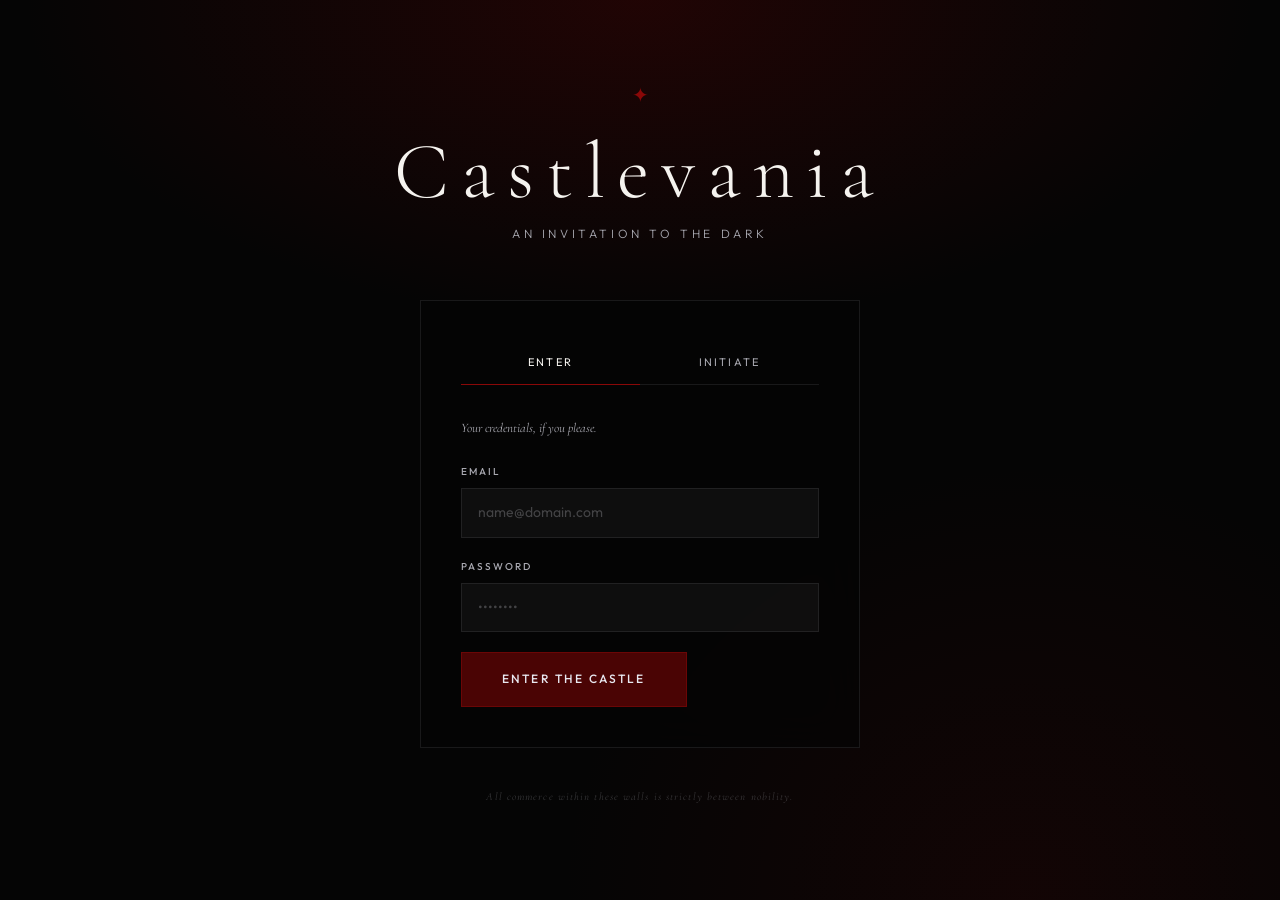
==== commit 76232821: "v1.1.1" ====
--- a/index.html
+++ b/index.html
@@ -1,563 +1,546 @@
 <!DOCTYPE html>
-<html lang="es">
+<html lang="en">
 <head>
-  <meta charset="UTF-8">
-  <meta name="viewport" content="width=device-width, initial-scale=1.0">
-  <title>Dark Metal Store — El Altar del Metal</title>
-  <link rel="icon" href="data:image/svg+xml,<svg xmlns='http://www.w3.org/2000/svg' viewBox='0 0 100 100'><text y='.9em' font-size='90'>⚔</text></svg>">
-  <link href="https://cdn.jsdelivr.net/npm/bootstrap@5.3.0/dist/css/bootstrap.min.css" rel="stylesheet">
-  <link rel="stylesheet" href="css/base.css">
-  <link rel="stylesheet" href="css/components.css">
-  <link rel="stylesheet" href="css/navbar.css">
-  <link rel="stylesheet" href="css/home.css">
+  <meta charset="UTF-8" />
+  <meta name="viewport" content="width=device-width, initial-scale=1.0" />
+  <title>Castlevania — Gothic Commerce</title>
+  <link rel="preconnect" href="https://fonts.googleapis.com" />
+  <link rel="preconnect" href="https://fonts.gstatic.com" crossorigin />
+  <link href="https://fonts.googleapis.com/css2?family=Cormorant+Garamond:ital,wght@0,300;0,400;0,600;0,700;1,300;1,400;1,600&family=Outfit:wght@300;400;500;600&display=swap" rel="stylesheet" />
+  <link href="https://cdn.jsdelivr.net/npm/bootstrap@5.3.3/dist/css/bootstrap.min.css" rel="stylesheet" />
+  <link rel="stylesheet" href="css/styles.css" />
 </head>
 <body>
 
-<!-- ======================================================
-     NAVBAR
-====================================================== -->
-<nav class="site-nav" role="navigation">
-  <div class="nav-left">
-    <!-- Logo slot: cambia el span por <img src="img/logo.png" alt="Logo"> -->
-    <div class="nav-logo-img placeholder">
-      <span style="font-family:'Cormorant Garamond',serif;font-weight:700;color:var(--crimson);font-size:1.2rem;">✦</span>
-    </div>
-    <a href="index.html" class="nav-wordmark">
-      <span class="top-word">Dark Metal Store</span>
-      <span class="sub-word">El Altar del Metal Oscuro</span>
-    </a>
-  </div>
-
-  <nav class="nav-center">
-    <a href="index.html" class="nav-link active">Inicio</a>
-    <span class="nav-sep"></span>
-    <a href="html/catalogo.html" class="nav-link">Catálogo</a>
-    <span class="nav-sep"></span>
-    <a href="html/nosotros.html" class="nav-link">Nosotros</a>
-    <span class="nav-sep"></span>
-    <a href="html/contacto.html" class="nav-link">Contacto</a>
-  </nav>
-
-  <div class="nav-right">
-    <a href="html/login.html" class="nav-btn nav-login-link">
-      <svg viewBox="0 0 24 24" fill="none" stroke="currentColor" stroke-width="1.7" width="13" height="13" stroke-linecap="round" stroke-linejoin="round"><path d="M15 3h4a2 2 0 0 1 2 2v14a2 2 0 0 1-2 2h-4"/><polyline points="10 17 15 12 10 7"/><line x1="15" y1="12" x2="3" y2="12"/></svg>
-      Entrar
-    </a>
-    <a href="html/perfil.html" class="nav-btn nav-profile-link" style="display:none">
-      <svg viewBox="0 0 24 24" fill="none" stroke="currentColor" stroke-width="1.7" width="13" height="13" stroke-linecap="round" stroke-linejoin="round"><path d="M20 21v-2a4 4 0 0 0-4-4H8a4 4 0 0 0-4 4v2"/><circle cx="12" cy="7" r="4"/></svg>
-      Perfil
-    </a>
-    <button class="nav-btn nav-logout-link logout-btn" style="display:none">
-      <svg viewBox="0 0 24 24" fill="none" stroke="currentColor" stroke-width="1.7" width="13" height="13" stroke-linecap="round" stroke-linejoin="round"><path d="M9 21H5a2 2 0 0 1-2-2V5a2 2 0 0 1 2-2h4"/><polyline points="16 17 21 12 16 7"/><line x1="21" y1="12" x2="9" y2="12"/></svg>
-      Salir
-    </button>
-    <a href="html/carrito.html" class="nav-action" aria-label="Carrito">
-      <svg viewBox="0 0 24 24" fill="none" stroke="currentColor" stroke-width="1.7" width="18" height="18" stroke-linecap="round" stroke-linejoin="round"><circle cx="9" cy="21" r="1"/><circle cx="20" cy="21" r="1"/><path d="M1 1h4l2.68 13.39a2 2 0 0 0 2 1.61h9.72a2 2 0 0 0 2-1.61L23 6H6"/></svg>
-      <span class="nav-cart-badge cart-count" style="display:none">0</span>
-    </a>
-    <button class="nav-toggle" aria-label="Menú">
-      <span></span><span></span><span></span>
-    </button>
-  </div>
-</nav>
-
-<!-- Mobile Menu -->
-<div class="nav-mobile">
-  <a href="index.html" class="nav-link active">Inicio</a>
-  <a href="html/catalogo.html" class="nav-link">Catálogo</a>
-  <a href="html/nosotros.html" class="nav-link">Nosotros</a>
-  <a href="html/contacto.html" class="nav-link">Contacto</a>
-  <div class="nav-mobile-actions">
-    <a href="html/login.html" class="nav-btn nav-login-link">Entrar</a>
-    <a href="html/carrito.html" class="nav-btn">Carrito</a>
-  </div>
-</div>
-
-
-<!-- ======================================================
-     HERO
-====================================================== -->
-<section class="hero">
-  <div class="orb orb-a"></div>
-  <div class="orb orb-b"></div>
-  <div class="orb orb-c"></div>
-  <div class="hero-backdrop" data-parallax="0.15"></div>
-
-  <div class="container">
-    <div class="hero-body">
-      <p class="hero-pre">El santuario del metal oscuro</p>
-      <h1 class="hero-h1">Forjado<br>en <em>Oscuridad</em></h1>
-      <p class="hero-p">CDs, vinilos y merchandise oficial de las bandas más brutales del universo metálico. Desde el thrash más veloz hasta el doom más sepulcral.</p>
-      <div class="hero-cta">
-        <a href="html/catalogo.html" class="btn-liquid">
-          <svg viewBox="0 0 24 24" fill="none" stroke="currentColor" stroke-width="2" width="15" height="15"><polygon points="5 3 19 12 5 21 5 3"/></svg>
-          Explorar Catálogo
-        </a>
-        <a href="html/nosotros.html" class="btn-liquid btn-ghost">Nuestra Historia</a>
-      </div>
+  <!-- ═══════════════════════════════════════════════════════════
+       GATE: Authentication Screen
+  ══════════════════════════════════════════════════════════════ -->
+  <div id="gate" class="gate-overlay">
+    <div class="gate-bg"></div>
+    <div class="gate-content">
+      <div class="gate-brand">
+        <span class="gate-ornament">✦</span>
+        <h1 class="gate-title">Castlevania</h1>
+        <p class="gate-subtitle">An Invitation to the Dark</p>
+      </div>
+
+      <div class="gate-card">
+        <!-- Tabs -->
+        <div class="gate-tabs">
+          <button class="gate-tab active" id="tab-login" onclick="switchTab('login')">Enter</button>
+          <button class="gate-tab" id="tab-register" onclick="switchTab('register')">Initiate</button>
+        </div>
+
+        <!-- Login Form -->
+        <div id="form-login" class="gate-form active">
+          <p class="gate-form-label">Your credentials, if you please.</p>
+          <div class="gate-field">
+            <label>Email</label>
+            <input type="email" id="login-email" placeholder="name@domain.com" autocomplete="email" />
+          </div>
+          <div class="gate-field">
+            <label>Password</label>
+            <input type="password" id="login-password" placeholder="••••••••" autocomplete="current-password" />
+          </div>
+          <div id="login-error" class="gate-error hidden"></div>
+          <button class="btn-primary-dark" onclick="handleLogin()">Enter the Castle</button>
+        </div>
+
+        <!-- Register Form -->
+        <div id="form-register" class="gate-form">
+          <p class="gate-form-label">You have been chosen. Complete your covenant.</p>
+          <div class="gate-field">
+            <label>Full Name</label>
+            <input type="text" id="reg-name" placeholder="Vlad Dracul" autocomplete="name" />
+          </div>
+          <div class="gate-field">
+            <label>Email</label>
+            <input type="email" id="reg-email" placeholder="name@domain.com" autocomplete="email" />
+          </div>
+          <div class="gate-field">
+            <label>Password</label>
+            <input type="password" id="reg-password" placeholder="Min. 6 characters" autocomplete="new-password" />
+          </div>
+          <div id="reg-error" class="gate-error hidden"></div>
+          <button class="btn-primary-dark" onclick="handleRegister()">Seal the Covenant</button>
+        </div>
+      </div>
+
+      <p class="gate-footer-text">All commerce within these walls is strictly between nobility.</p>
     </div>
   </div>
 
-  <div class="hero-scroll">
-    <div class="scroll-line"></div>
-    <span class="scroll-txt">Scroll</span>
-  </div>
-</section>
-
-
-<!-- ======================================================
-     TICKER
-====================================================== -->
-<div class="ticker-wrap" aria-hidden="true">
-  <div class="ticker-track">
-    <span class="ticker-item">Metallica <span class="ticker-dot"></span></span>
-    <span class="ticker-item">Black Sabbath <span class="ticker-dot"></span></span>
-    <span class="ticker-item">Iron Maiden <span class="ticker-dot"></span></span>
-    <span class="ticker-item">Slayer <span class="ticker-dot"></span></span>
-    <span class="ticker-item">Rammstein <span class="ticker-dot"></span></span>
-    <span class="ticker-item">Behemoth <span class="ticker-dot"></span></span>
-    <span class="ticker-item">Tool <span class="ticker-dot"></span></span>
-    <span class="ticker-item">Ghost <span class="ticker-dot"></span></span>
-    <span class="ticker-item">Type O Negative <span class="ticker-dot"></span></span>
-    <span class="ticker-item">Dimmu Borgir <span class="ticker-dot"></span></span>
-    <span class="ticker-item">Metallica <span class="ticker-dot"></span></span>
-    <span class="ticker-item">Black Sabbath <span class="ticker-dot"></span></span>
-    <span class="ticker-item">Iron Maiden <span class="ticker-dot"></span></span>
-    <span class="ticker-item">Slayer <span class="ticker-dot"></span></span>
-    <span class="ticker-item">Rammstein <span class="ticker-dot"></span></span>
-    <span class="ticker-item">Behemoth <span class="ticker-dot"></span></span>
-    <span class="ticker-item">Tool <span class="ticker-dot"></span></span>
-    <span class="ticker-item">Ghost <span class="ticker-dot"></span></span>
-    <span class="ticker-item">Type O Negative <span class="ticker-dot"></span></span>
-    <span class="ticker-item">Dimmu Borgir <span class="ticker-dot"></span></span>
-  </div>
-</div>
-
-
-<!-- ======================================================
-     CATEGORIES
-====================================================== -->
-<section class="s-pad s-divide">
-  <div class="container">
-    <div class="section-head reveal">
-      <span class="eyebrow">Nuestro dominio</span>
-      <h2>Explora por Categoría</h2>
+  <!-- ═══════════════════════════════════════════════════════════
+       MAIN SITE
+  ══════════════════════════════════════════════════════════════ -->
+  <div id="main-site" class="hidden">
+
+    <!-- ─── NAVBAR ─── -->
+    <nav id="navbar" class="navbar-custom">
+      <div class="nav-inner">
+        <a href="#" class="nav-brand">
+          <span class="nav-brand-orn">✦</span>
+          <span>Castlevania</span>
+        </a>
+        <div class="nav-links">
+          <a href="#categories">Catalog</a>
+          <a href="#bestsellers">Bestsellers</a>
+          <a href="#who-we-are">The House</a>
+          <a href="#faq">Questions</a>
+        </div>
+        <div class="nav-actions">
+          <div class="search-wrapper">
+            <input type="text" id="search-input" class="search-input" placeholder="Search the vault..." oninput="liveSearch(this.value)" />
+          </div>
+          <button class="cart-btn" onclick="toggleCart()">
+            Cart <span class="cart-count" id="cart-count">0</span>
+          </button>
+          <button class="logout-btn" onclick="handleLogout()">Leave</button>
+        </div>
+        <button class="nav-hamburger" onclick="toggleMobileMenu()">
+          <span></span><span></span><span></span>
+        </button>
+      </div>
+      <div id="mobile-menu" class="mobile-menu hidden">
+        <a href="#categories" onclick="toggleMobileMenu()">Catalog</a>
+        <a href="#bestsellers" onclick="toggleMobileMenu()">Bestsellers</a>
+        <a href="#who-we-are" onclick="toggleMobileMenu()">The House</a>
+        <a href="#faq" onclick="toggleMobileMenu()">Questions</a>
+        <button class="logout-btn" onclick="handleLogout()">Leave the Castle</button>
+      </div>
+    </nav>
+
+    <!-- ─── SEARCH RESULTS OVERLAY ─── -->
+    <div id="search-results" class="search-results-overlay hidden">
+      <div class="container">
+        <div class="search-results-header">
+          <h3>Search Results</h3>
+          <button onclick="clearSearch()">Close</button>
+        </div>
+        <div id="search-results-grid" class="product-grid"></div>
+      </div>
     </div>
-    <div class="cat-grid" data-stagger="70">
-      <a href="html/catalogo.html?cat=cd" class="cat-card reveal">
-        <img src="https://images.unsplash.com/photo-1510915361894-db8b60106cb1?w=600&q=70" alt="CDs" class="cat-img" loading="lazy">
-        <div class="cat-overlay"></div>
-        <div class="cat-label"><span class="cat-name">CDs</span><span class="cat-count">Ediciones especiales</span></div>
-      </a>
-      <a href="html/catalogo.html?cat=vinyl" class="cat-card reveal">
-        <img src="https://images.unsplash.com/photo-1526478806334-5fd488fcaabc?w=600&q=70" alt="Vinilo" class="cat-img" loading="lazy">
-        <div class="cat-overlay"></div>
-        <div class="cat-label"><span class="cat-name">Vinilo</span><span class="cat-count">Prensados exclusivos</span></div>
-      </a>
-      <a href="html/catalogo.html?cat=merch" class="cat-card reveal">
-        <img src="https://images.unsplash.com/photo-1520975867040-1f7fead66882?w=600&q=70" alt="Merch" class="cat-img" loading="lazy">
-        <div class="cat-overlay"></div>
-        <div class="cat-label"><span class="cat-name">Merch</span><span class="cat-count">Ropa y accesorios</span></div>
-      </a>
-      <a href="html/catalogo.html?cat=art" class="cat-card reveal">
-        <img src="https://images.unsplash.com/photo-1518709268805-4e9042af9f23?w=600&q=70" alt="Arte" class="cat-img" loading="lazy">
-        <div class="cat-overlay"></div>
-        <div class="cat-label"><span class="cat-name">Arte</span><span class="cat-count">Posters y litografías</span></div>
-      </a>
+
+    <!-- ─── HERO ─── -->
+    <section id="hero" class="hero-section">
+      <div class="hero-bg"></div>
+      <div class="hero-overlay"></div>
+      <div class="hero-content">
+        <p class="hero-eyebrow reveal-up">Est. MMXIV — The Dark Atelier</p>
+        <h1 class="hero-headline reveal-up">Where Darkness<br /><em>Becomes</em> Art</h1>
+        <p class="hero-body reveal-up">Artifacts forged for those who dwell between worlds. Gothic fashion, ceremonial music, and objects of shadow — curated for the discerning immortal.</p>
+        <div class="hero-cta reveal-up">
+          <a href="#categories" class="btn-primary-dark">Explore the Vault</a>
+          <a href="#who-we-are" class="btn-ghost">Our Covenant</a>
+        </div>
+      </div>
+      <div class="hero-scroll-indicator">
+        <div class="scroll-line"></div>
+        <span>Descend</span>
+      </div>
+    </section>
+
+    <!-- ─── BENTO GRID ─── -->
+    <section id="bento" class="bento-section">
+      <div class="container">
+        <div class="section-header reveal-up">
+          <p class="section-eyebrow">The Codex</p>
+          <h2 class="section-title">Crafted in Darkness,<br /><em>Worn in Defiance</em></h2>
+        </div>
+        <div class="bento-grid">
+          <div class="bento-item bento-large reveal-up" style="--delay:0.1s">
+            <img src="https://images.unsplash.com/photo-1508739773434-c26b3d09e071?w=900&q=80" alt="Gothic atelier" />
+            <div class="bento-text">
+              <h3>The Atelier</h3>
+              <p>Every piece is conceived in candlelight, born from centuries of gothic tradition and reimagined for the modern abyss.</p>
+            </div>
+          </div>
+          <div class="bento-item bento-tall reveal-up" style="--delay:0.2s">
+            <img src="https://images.unsplash.com/photo-1445205170230-053b83016050?w=600&q=80" alt="Dark fashion" />
+            <div class="bento-text">
+              <h3>Materials</h3>
+              <p>Velvet, obsidian leather, and silver-threaded silk — only materials worthy of nocturnal royalty.</p>
+            </div>
+          </div>
+          <div class="bento-item bento-stat reveal-up" style="--delay:0.3s">
+            <div class="stat-number">XVI</div>
+            <div class="stat-label">Years of Dark Mastery</div>
+          </div>
+          <div class="bento-item bento-stat reveal-up" style="--delay:0.4s">
+            <div class="stat-number">3K+</div>
+            <div class="stat-label">Devoted Patrons</div>
+          </div>
+          <div class="bento-item bento-wide reveal-up" style="--delay:0.5s">
+            <img src="https://images.unsplash.com/photo-1520209759809-a9bcb6cb3241?w=900&q=80" alt="Gothic music" />
+            <div class="bento-text">
+              <h3>Sound & Ceremony</h3>
+              <p>From rare vinyl pressings to ceremonial instruments — we curate the soundtrack of the eternal night.</p>
+            </div>
+          </div>
+          <div class="bento-item bento-quote reveal-up" style="--delay:0.6s">
+            <blockquote>"We do not sell products. We sell identity. We sell belonging to the dark."</blockquote>
+            <cite>— Lord V. Dracula, Founder</cite>
+          </div>
+        </div>
+      </div>
+    </section>
+
+    <!-- ─── WHO WE ARE ─── -->
+    <section id="who-we-are" class="who-section">
+      <div class="who-bg-text">CASTLEVANIA</div>
+      <div class="container">
+        <div class="who-inner">
+          <div class="who-images">
+            <div class="who-img-1 reveal-up">
+              <img src="https://images.unsplash.com/photo-1503095396549-807759245b35?w=600&q=80" alt="Gothic portrait" />
+            </div>
+            <div class="who-img-2 reveal-up" style="--delay:0.2s">
+              <img src="https://images.unsplash.com/photo-1509631179647-0177331693ae?w=500&q=80" alt="Dark fashion editorial" />
+            </div>
+            <div class="who-img-badge reveal-up" style="--delay:0.4s">
+              <span>Since</span>
+              <strong>2008</strong>
+            </div>
+          </div>
+          <div class="who-text reveal-up" style="--delay:0.3s">
+            <p class="section-eyebrow">Who We Are</p>
+            <h2 class="section-title">Architects of<br /><em>Gothic Vision</em></h2>
+            <p>We are not a brand. We are a bloodline. Castlevania was born from the belief that darkness is not an absence of light — it is a sovereign aesthetic, a way of being, a refusal to be ordinary.</p>
+            <p>Every artifact in our vault is chosen with obsessive care. We work with independent gothic artisans, cult record labels, and shadow designers from Transylvania to Tokyo.</p>
+            <div class="who-pillars">
+              <div class="pillar">
+                <h4>Uncompromising</h4>
+                <p>No mass production. Every item limited.</p>
+              </div>
+              <div class="pillar">
+                <h4>Ancestral</h4>
+                <p>Rooted in centuries of dark tradition.</p>
+              </div>
+              <div class="pillar">
+                <h4>Immortal</h4>
+                <p>Made to last beyond mortal lifetimes.</p>
+              </div>
+            </div>
+          </div>
+        </div>
+      </div>
+    </section>
+
+    <!-- ─── CATEGORIES ─── -->
+    <section id="categories" class="categories-section">
+      <div class="container">
+        <div class="section-header reveal-up">
+          <p class="section-eyebrow">The Vault</p>
+          <h2 class="section-title">Enter Your<br /><em>Chamber</em></h2>
+        </div>
+        <div class="categories-grid">
+          <div class="cat-card reveal-up" style="--delay:0.1s" onclick="filterCategory('merch')">
+            <img src="https://images.unsplash.com/photo-1489987707025-afc232f7ea0f?w=800&q=80" alt="Merch" />
+            <div class="cat-overlay">
+              <div class="cat-label">
+                <span class="cat-num">01</span>
+                <h3>Merch</h3>
+                <p>Gothic apparel & wearable darkness</p>
+              </div>
+            </div>
+          </div>
+          <div class="cat-card reveal-up" style="--delay:0.2s" onclick="filterCategory('music')">
+            <img src="https://images.unsplash.com/photo-1461360370896-922624d12aa1?w=800&q=80" alt="Music" />
+            <div class="cat-overlay">
+              <div class="cat-label">
+                <span class="cat-num">02</span>
+                <h3>CD's & Vinyls</h3>
+                <p>Ritual sound & sonic ceremonies</p>
+              </div>
+            </div>
+          </div>
+          <div class="cat-card reveal-up" style="--delay:0.3s" onclick="filterCategory('accessories')">
+            <img src="https://images.unsplash.com/photo-1606760227091-3dd870d97f1d?w=800&q=80" alt="Accessories" />
+            <div class="cat-overlay">
+              <div class="cat-label">
+                <span class="cat-num">03</span>
+                <h3>Accessories</h3>
+                <p>Talismans, rings & adornments</p>
+              </div>
+            </div>
+          </div>
+          <div class="cat-card reveal-up" style="--delay:0.4s" onclick="filterCategory('extras')">
+            <img src="https://images.unsplash.com/photo-1481627834876-b7833e8f5570?w=800&q=80" alt="Extras" />
+            <div class="cat-overlay">
+              <div class="cat-label">
+                <span class="cat-num">04</span>
+                <h3>Extras</h3>
+                <p>Grimoires, candles & occult objects</p>
+              </div>
+            </div>
+          </div>
+        </div>
+      </div>
+    </section>
+
+    <!-- ─── BEST SELLERS ─── -->
+    <section id="bestsellers" class="bestsellers-section">
+      <div class="container">
+        <div class="section-header reveal-up">
+          <p class="section-eyebrow">Favored by the Dark</p>
+          <h2 class="section-title">Best Sellers</h2>
+        </div>
+
+        <!-- Category Filter -->
+        <div class="filter-bar reveal-up">
+          <button class="filter-btn active" data-cat="all" onclick="filterProducts('all', this)">All</button>
+          <button class="filter-btn" data-cat="merch" onclick="filterProducts('merch', this)">Merch</button>
+          <button class="filter-btn" data-cat="music" onclick="filterProducts('music', this)">CD's & Vinyls</button>
+          <button class="filter-btn" data-cat="accessories" onclick="filterProducts('accessories', this)">Accessories</button>
+          <button class="filter-btn" data-cat="extras" onclick="filterProducts('extras', this)">Extras</button>
+        </div>
+
+        <div id="products-grid" class="product-grid"></div>
+      </div>
+    </section>
+
+    <!-- ─── FAQ ─── -->
+    <section id="faq" class="faq-section">
+      <div class="container">
+        <div class="faq-inner">
+          <div class="faq-header reveal-up">
+            <p class="section-eyebrow">Answered</p>
+            <h2 class="section-title">Frequently<br /><em>Asked</em></h2>
+          </div>
+          <div class="faq-list reveal-up">
+            <div class="faq-item">
+              <button class="faq-question" onclick="toggleFaq(this)">
+                <span>Where does Castlevania ship?</span>
+                <span class="faq-icon">+</span>
+              </button>
+              <div class="faq-answer">
+                <p>We dispatch from our vault in Transylvania to all corners of the mortal world. Standard delivery takes 7–14 days. Express options are available for those too impatient to wait for eternity.</p>
+              </div>
+            </div>
+            <div class="faq-item">
+              <button class="faq-question" onclick="toggleFaq(this)">
+                <span>Are your items truly limited edition?</span>
+                <span class="faq-icon">+</span>
+              </button>
+              <div class="faq-answer">
+                <p>Absolutely. Every product in our vault is produced in runs of 100 units or fewer. Once a piece is gone, it returns to shadow — permanently. We do not restock.</p>
+              </div>
+            </div>
+            <div class="faq-item">
+              <button class="faq-question" onclick="toggleFaq(this)">
+                <span>What is your return policy?</span>
+                <span class="faq-icon">+</span>
+              </button>
+              <div class="faq-answer">
+                <p>The darkness accepts returns within 14 days of receipt, provided items are unworn and in original condition. Vinyl and CDs may only be returned if sealed. Contact our court at returns@castlevania.mx.</p>
+              </div>
+            </div>
+            <div class="faq-item">
+              <button class="faq-question" onclick="toggleFaq(this)">
+                <span>Do you offer gift wrapping?</span>
+                <span class="faq-icon">+</span>
+              </button>
+              <div class="faq-answer">
+                <p>All orders arrive in our signature obsidian black packaging sealed with crimson wax. Gift notes inscribed on parchment are available upon request at checkout — at no additional cost.</p>
+              </div>
+            </div>
+            <div class="faq-item">
+              <button class="faq-question" onclick="toggleFaq(this)">
+                <span>Are garments true to size?</span>
+                <span class="faq-icon">+</span>
+              </button>
+              <div class="faq-answer">
+                <p>Our garments follow European sizing with a deliberate oversized silhouette — the gothic form demands volume. We recommend sizing down if you prefer a fitted cut. Detailed measurements are listed on each product page.</p>
+              </div>
+            </div>
+            <div class="faq-item">
+              <button class="faq-question" onclick="toggleFaq(this)">
+                <span>Do you work with independent artists?</span>
+                <span class="faq-icon">+</span>
+              </button>
+              <div class="faq-answer">
+                <p>Yes. Castlevania is built on collaboration with independent gothic designers, underground musicians, and occult artists worldwide. If you wish to submit your work for consideration, write to atelier@castlevania.mx.</p>
+              </div>
+            </div>
+          </div>
+        </div>
+      </div>
+    </section>
+
+    <!-- ─── FOOTER ─── -->
+    <footer class="site-footer">
+      <div class="footer-top">
+        <div class="container">
+          <div class="row g-5">
+            <div class="col-lg-4">
+              <div class="footer-brand">
+                <span class="footer-orn">✦</span>
+                <h3>Castlevania</h3>
+              </div>
+              <p class="footer-tagline">Gothic commerce for the discerning creature of the night. All artifacts are limited. All darkness is intentional.</p>
+              <div class="footer-social">
+                <a href="#">Ig</a>
+                <a href="#">Tw</a>
+                <a href="#">Bc</a>
+                <a href="#">Sp</a>
+              </div>
+            </div>
+            <div class="col-sm-6 col-lg-2">
+              <h4 class="footer-heading">Vault</h4>
+              <ul class="footer-links">
+                <li><a href="#categories">Merch</a></li>
+                <li><a href="#categories">CD's & Vinyls</a></li>
+                <li><a href="#categories">Accessories</a></li>
+                <li><a href="#categories">Extras</a></li>
+                <li><a href="#bestsellers">Best Sellers</a></li>
+              </ul>
+            </div>
+            <div class="col-sm-6 col-lg-2">
+              <h4 class="footer-heading">House</h4>
+              <ul class="footer-links">
+                <li><a href="#who-we-are">Our Story</a></li>
+                <li><a href="#faq">FAQ</a></li>
+                <li><a href="#">Press</a></li>
+                <li><a href="#">Collaborations</a></li>
+                <li><a href="#">Careers</a></li>
+              </ul>
+            </div>
+            <div class="col-lg-4">
+              <h4 class="footer-heading">The Newsletter</h4>
+              <p class="footer-body">Join the order. Receive cryptic announcements, exclusive drops, and invitations to secret events.</p>
+              <div class="footer-subscribe">
+                <input type="email" placeholder="Your email address" />
+                <button onclick="subscribeNewsletter()">Join</button>
+              </div>
+            </div>
+          </div>
+        </div>
+      </div>
+      <div class="footer-bottom">
+        <div class="container">
+          <p>&copy; 2024 Castlevania. All rights reserved. <span>Privacy</span> · <span>Terms</span> · <span>Cookies</span></p>
+          <p>All prices in MXN. Crafted in the dark.</p>
+        </div>
+      </div>
+    </footer>
+
+    <!-- ─── MINI CART ─── -->
+    <div id="cart-sidebar" class="cart-sidebar">
+      <div class="cart-sidebar-inner">
+        <div class="cart-header">
+          <h3>Your Vault</h3>
+          <button class="cart-close" onclick="toggleCart()">✕</button>
+        </div>
+        <div id="cart-items" class="cart-items"></div>
+        <div id="cart-footer" class="cart-footer hidden">
+          <div class="cart-total">
+            <span>Total</span>
+            <span id="cart-total-price">$0 MXN</span>
+          </div>
+          <button class="btn-primary-dark w-100" onclick="goToCheckout()">Proceed to Checkout</button>
+        </div>
+        <div id="cart-empty" class="cart-empty">
+          <p>Your vault is empty.</p>
+          <p>Fill it with darkness.</p>
+        </div>
+      </div>
     </div>
-  </div>
-</section>
-
-
-<!-- ======================================================
-     BENTO GRID
-====================================================== -->
-<section class="s-pad">
-  <div class="container">
-    <div class="section-head centered reveal">
-      <span class="eyebrow">El mundo oscuro</span>
-      <h2>Cultura Metal</h2>
+    <div id="cart-overlay" class="cart-overlay" onclick="toggleCart()"></div>
+
+    <!-- ─── CHECKOUT ─── -->
+    <div id="checkout-page" class="checkout-page hidden">
+      <div class="checkout-inner">
+        <button class="checkout-back" onclick="closeCheckout()">← Back to Vault</button>
+        <div class="checkout-header">
+          <span class="gate-ornament">✦</span>
+          <h2>Complete Your Order</h2>
+          <p>All transactions are sealed with dark covenant.</p>
+        </div>
+        <div class="checkout-body">
+          <div class="checkout-form-col">
+            <div class="checkout-section">
+              <h4>Shipping Address</h4>
+              <div class="checkout-fields">
+                <div class="ck-field">
+                  <label>Full Name</label>
+                  <input type="text" id="ck-name" placeholder="Vladislava Morrow" />
+                </div>
+                <div class="ck-field">
+                  <label>Email</label>
+                  <input type="email" id="ck-email" placeholder="you@domain.com" />
+                </div>
+                <div class="ck-field">
+                  <label>Address</label>
+                  <input type="text" id="ck-address" placeholder="13 Darkhollow Lane" />
+                </div>
+                <div class="ck-field-row">
+                  <div class="ck-field">
+                    <label>City</label>
+                    <input type="text" id="ck-city" placeholder="Ciudad de México" />
+                  </div>
+                  <div class="ck-field">
+                    <label>Postal Code</label>
+                    <input type="text" id="ck-zip" placeholder="06600" />
+                  </div>
+                </div>
+              </div>
+            </div>
+            <div class="checkout-section">
+              <h4>Payment</h4>
+              <div class="checkout-fields">
+                <div class="ck-field">
+                  <label>Card Number</label>
+                  <input type="text" id="ck-card" placeholder="4242 4242 4242 4242" maxlength="19" oninput="formatCard(this)" />
+                </div>
+                <div class="ck-field-row">
+                  <div class="ck-field">
+                    <label>Expiry</label>
+                    <input type="text" id="ck-expiry" placeholder="MM / YY" maxlength="7" oninput="formatExpiry(this)" />
+                  </div>
+                  <div class="ck-field">
+                    <label>CVV</label>
+                    <input type="text" id="ck-cvv" placeholder="•••" maxlength="3" />
+                  </div>
+                </div>
+              </div>
+            </div>
+            <div id="checkout-error" class="gate-error hidden"></div>
+            <button class="btn-primary-dark w-100" onclick="processOrder()">Seal the Order</button>
+          </div>
+          <div class="checkout-summary-col">
+            <h4>Order Summary</h4>
+            <div id="checkout-items-list" class="checkout-items-list"></div>
+            <div class="checkout-total-row">
+              <span>Subtotal</span>
+              <span id="ck-subtotal">$0</span>
+            </div>
+            <div class="checkout-total-row">
+              <span>Shipping</span>
+              <span>$150 MXN</span>
+            </div>
+            <div class="checkout-total-row checkout-grand">
+              <span>Total</span>
+              <span id="ck-total">$0</span>
+            </div>
+          </div>
+        </div>
+      </div>
     </div>
-    <div class="bento">
-      <div class="bento-item bento-big reveal-left">
-        <img src="https://images.unsplash.com/photo-1470229722913-7c0e2dbbafd3?w=900&q=70" alt="Concierto" class="bento-img" loading="lazy">
-        <div class="bento-grad"></div>
-        <div class="bento-content">
-          <span class="bento-tag">Selección del mes</span>
-          <div class="bento-title">Master of Puppets — 38 años de brutalidad eterna</div>
-          <div class="bento-sub">El álbum que lo cambió todo, remasterizado</div>
-        </div>
-      </div>
-      <div class="bento-item bento-tall reveal-right" style="padding:2rem 1.75rem;display:flex;flex-direction:column;justify-content:space-between;">
-        <div>
-          <span class="bento-tag">Nuestra colección</span>
-          <div class="bento-title" style="font-size:1.1rem;margin-bottom:1.5rem;">Números que hablan</div>
-        </div>
-        <div style="display:flex;flex-direction:column;gap:1.5rem;">
-          <div>
-            <div class="bento-stat-num"><span data-count="500">0</span>+</div>
-            <div class="bento-stat-label">Productos en catálogo</div>
-          </div>
-          <div style="height:1px;background:rgba(100,0,0,0.2);"></div>
-          <div>
-            <div class="bento-stat-num"><span data-count="50">0</span>+</div>
-            <div class="bento-stat-label">Bandas representadas</div>
-          </div>
-          <div style="height:1px;background:rgba(100,0,0,0.2);"></div>
-          <div>
-            <div class="bento-stat-num"><span data-count="2000">0</span>+</div>
-            <div class="bento-stat-label">Clientes en las sombras</div>
-          </div>
-        </div>
-      </div>
-      <div class="bento-item bento-wide reveal">
-        <img src="https://images.unsplash.com/photo-1493225457124-a3eb161ffa5f?w=700&q=70" alt="Vinilo" class="bento-img" loading="lazy">
-        <div class="bento-grad"></div>
-        <div class="bento-content">
-          <span class="bento-tag">Vinilo</span>
-          <div class="bento-title" style="font-size:1.1rem;">Nuevos prensados en colores</div>
-        </div>
-      </div>
-      <div class="bento-item bento-sq reveal" style="padding:1.75rem;display:flex;flex-direction:column;justify-content:center;">
-        <span class="bento-tag">Envíos</span>
-        <div class="bento-title" style="font-size:1.05rem;margin:.5rem 0;">Gratis desde $1,000 MXN</div>
-        <div class="bento-sub">Entrega en todo México</div>
-      </div>
-      <div class="bento-item bento-sq reveal" style="padding:1.75rem;display:flex;flex-direction:column;justify-content:center;background:linear-gradient(145deg,rgba(100,0,0,0.2),rgba(18,0,34,0.82));">
-        <span class="bento-tag">Garantía</span>
-        <div class="bento-title" style="font-size:1.05rem;margin:.5rem 0;">100% Oficial</div>
-        <div class="bento-sub">Solo merch licenciado</div>
-      </div>
-      <div class="bento-item bento-sq reveal" style="padding:1.75rem;display:flex;flex-direction:column;justify-content:center;">
-        <span class="bento-tag">Pago</span>
-        <div class="bento-title" style="font-size:1.05rem;margin:.5rem 0;">Contra entrega</div>
-        <div class="bento-sub">Paga cuando lo recibas</div>
+
+    <!-- ─── ORDER SUCCESS ─── -->
+    <div id="order-success" class="order-success hidden">
+      <div class="success-inner">
+        <div class="success-icon">✦</div>
+        <h2>The Order is Sealed</h2>
+        <p>Your covenant has been recorded in the Book of Shadows. A confirmation descends to your email shortly.</p>
+        <div class="receipt" id="receipt"></div>
+        <button class="btn-primary-dark" onclick="closeSuccess()">Return to the Castle</button>
       </div>
     </div>
-  </div>
-</section>
-
-
-<!-- ======================================================
-     CAROUSEL — Destacados
-====================================================== -->
-<section class="s-pad s-divide">
-  <div class="container">
-    <div class="d-flex align-items-end justify-content-between gap-3 flex-wrap mb-4 reveal">
-      <div class="section-head" style="margin-bottom:0;">
-        <span class="eyebrow">Selección oscura</span>
-        <h2>Productos Destacados</h2>
-      </div>
-      <a href="html/catalogo.html" class="btn-liquid btn-ghost btn-sm-liq">Ver todo</a>
-    </div>
-    <div class="carousel-wrap" data-carousel data-autoplay="5000">
-      <div class="carousel-track" id="featuredTrack"></div>
-      <div class="carousel-nav">
-        <button class="carousel-btn" data-carousel-prev aria-label="Anterior">
-          <svg viewBox="0 0 24 24" fill="none" stroke="currentColor" stroke-width="2" stroke-linecap="round" stroke-linejoin="round"><polyline points="15 18 9 12 15 6"/></svg>
-        </button>
-        <div class="carousel-dots"></div>
-        <button class="carousel-btn" data-carousel-next aria-label="Siguiente">
-          <svg viewBox="0 0 24 24" fill="none" stroke="currentColor" stroke-width="2" stroke-linecap="round" stroke-linejoin="round"><polyline points="9 18 15 12 9 6"/></svg>
-        </button>
-      </div>
-    </div>
-  </div>
-</section>
-
-
-<!-- ======================================================
-     BRANDS STRIP
-====================================================== -->
-<section class="s-pad-sm" style="border-top:1px solid rgba(100,0,0,0.12);border-bottom:1px solid rgba(100,0,0,0.12);">
-  <div class="container">
-    <p class="eyebrow text-center mb-3 reveal">Bandas en nuestra colección</p>
-    <div class="brands-strip reveal">
-      <span class="brand-pill">Metallica</span>
-      <span class="brand-pill">Black Sabbath</span>
-      <span class="brand-pill">Iron Maiden</span>
-      <span class="brand-pill">Slayer</span>
-      <span class="brand-pill">Rammstein</span>
-      <span class="brand-pill">Behemoth</span>
-      <span class="brand-pill">Tool</span>
-      <span class="brand-pill">Ghost</span>
-      <span class="brand-pill">Type O Negative</span>
-      <span class="brand-pill">Dimmu Borgir</span>
-    </div>
-  </div>
-</section>
-
-
-<!-- ======================================================
-     TESTIMONIALS
-====================================================== -->
-<section class="s-pad">
-  <div class="container">
-    <div class="section-head centered reveal">
-      <span class="eyebrow">Lo que dicen</span>
-      <h2>Voces de las Sombras</h2>
-    </div>
-    <div class="row g-4" data-stagger="100">
-      <div class="col-md-4 reveal">
-        <div class="testi-card h-100">
-          <p class="testi-quote">Encontré el vinilo de Bloody Kisses que buscaba desde hace años. Edición impecable, llegó en perfectas condiciones.</p>
-          <div class="testi-author">
-            <div class="testi-avatar">🦇</div>
-            <div><div class="testi-name">Rodrigo M.</div><div class="testi-loc">Guadalajara, JAL</div></div>
-          </div>
-        </div>
-      </div>
-      <div class="col-md-4 reveal">
-        <div class="testi-card h-100">
-          <p class="testi-quote">La capa ceremonial de Ghost es exactamente como en las fotos. Calidad brutal y envío súper rápido. Volveré pronto.</p>
-          <div class="testi-author">
-            <div class="testi-avatar">🌑</div>
-            <div><div class="testi-name">Valentina S.</div><div class="testi-loc">Ciudad de México</div></div>
-          </div>
-        </div>
-      </div>
-      <div class="col-md-4 reveal">
-        <div class="testi-card h-100">
-          <p class="testi-quote">El box set de Rammstein está increíble. Nunca pensé encontrar algo así en México. El único lugar de este nivel.</p>
-          <div class="testi-author">
-            <div class="testi-avatar">🩸</div>
-            <div><div class="testi-name">Erik W.</div><div class="testi-loc">Monterrey, NL</div></div>
-          </div>
-        </div>
-      </div>
-    </div>
-  </div>
-</section>
-
-
-<!-- ======================================================
-     SUBSCRIPTION PLANS
-====================================================== -->
-<section class="s-pad s-divide" id="planes">
-  <div class="container">
-    <div class="section-head centered reveal">
-      <span class="eyebrow">Únete al culto</span>
-      <h2>Planes de Suscripción</h2>
-    </div>
-    <p class="text-center reveal" style="color:var(--muted);font-size:.88rem;max-width:440px;margin:0 auto 3rem;line-height:1.75;">
-      Recibe cada mes una caja curada con los mejores lanzamientos del metal oscuro, directo a tu puerta.
-    </p>
-    <div class="plans-grid">
-      <!-- INVOCADO -->
-      <div class="plan-card reveal">
-        <div class="plan-name">Invocado</div>
-        <div class="plan-desc">Para el iniciado que quiere empezar su ritual mensual</div>
-        <div class="plan-price"><sup>$</sup>299<sub>/mes</sub></div>
-        <hr class="plan-divider">
-        <ul class="plan-features">
-          <li class="plan-feat"><div class="feat-check"><svg viewBox="0 0 24 24" fill="none" stroke="currentColor" stroke-width="2.5" width="8" height="8"><polyline points="20 6 9 17 4 12"/></svg></div>1 CD o vinilo al mes</li>
-          <li class="plan-feat"><div class="feat-check"><svg viewBox="0 0 24 24" fill="none" stroke="currentColor" stroke-width="2.5" width="8" height="8"><polyline points="20 6 9 17 4 12"/></svg></div>Envío gratis</li>
-          <li class="plan-feat"><div class="feat-check"><svg viewBox="0 0 24 24" fill="none" stroke="currentColor" stroke-width="2.5" width="8" height="8"><polyline points="20 6 9 17 4 12"/></svg></div>Acceso a preventa</li>
-          <li class="plan-feat" style="color:var(--faint);"><div class="feat-x"><svg viewBox="0 0 24 24" fill="none" stroke="currentColor" stroke-width="2.5" width="8" height="8"><line x1="18" y1="6" x2="6" y2="18"/><line x1="6" y1="6" x2="18" y2="18"/></svg></div>Merch exclusivo</li>
-          <li class="plan-feat" style="color:var(--faint);"><div class="feat-x"><svg viewBox="0 0 24 24" fill="none" stroke="currentColor" stroke-width="2.5" width="8" height="8"><line x1="18" y1="6" x2="6" y2="18"/><line x1="6" y1="6" x2="18" y2="18"/></svg></div>Arte coleccionable</li>
-        </ul>
-        <button class="btn-liquid btn-ghost w-100">Seleccionar plan</button>
-      </div>
-      <!-- INICIADO -->
-      <div class="plan-card featured reveal" style="animation-delay:.1s">
-        <div class="plan-badge">Más popular</div>
-        <div class="plan-name">Iniciado</div>
-        <div class="plan-desc">La experiencia completa para el devoto del metal oscuro</div>
-        <div class="plan-price"><sup>$</sup>549<sub>/mes</sub></div>
-        <hr class="plan-divider">
-        <ul class="plan-features">
-          <li class="plan-feat"><div class="feat-check"><svg viewBox="0 0 24 24" fill="none" stroke="currentColor" stroke-width="2.5" width="8" height="8"><polyline points="20 6 9 17 4 12"/></svg></div>2 CDs o vinilos al mes</li>
-          <li class="plan-feat"><div class="feat-check"><svg viewBox="0 0 24 24" fill="none" stroke="currentColor" stroke-width="2.5" width="8" height="8"><polyline points="20 6 9 17 4 12"/></svg></div>Envío gratis + seguro</li>
-          <li class="plan-feat"><div class="feat-check"><svg viewBox="0 0 24 24" fill="none" stroke="currentColor" stroke-width="2.5" width="8" height="8"><polyline points="20 6 9 17 4 12"/></svg></div>Acceso prioritario</li>
-          <li class="plan-feat"><div class="feat-check"><svg viewBox="0 0 24 24" fill="none" stroke="currentColor" stroke-width="2.5" width="8" height="8"><polyline points="20 6 9 17 4 12"/></svg></div>1 merch exclusivo</li>
-          <li class="plan-feat" style="color:var(--faint);"><div class="feat-x"><svg viewBox="0 0 24 24" fill="none" stroke="currentColor" stroke-width="2.5" width="8" height="8"><line x1="18" y1="6" x2="6" y2="18"/><line x1="6" y1="6" x2="18" y2="18"/></svg></div>Arte coleccionable</li>
-        </ul>
-        <button class="btn-liquid w-100">Seleccionar plan</button>
-      </div>
-      <!-- SUMO -->
-      <div class="plan-card reveal" style="animation-delay:.2s">
-        <div class="plan-name">Sumo Sacerdote</div>
-        <div class="plan-desc">Para el coleccionista que no acepta compromisos</div>
-        <div class="plan-price"><sup>$</sup>999<sub>/mes</sub></div>
-        <hr class="plan-divider">
-        <ul class="plan-features">
-          <li class="plan-feat"><div class="feat-check"><svg viewBox="0 0 24 24" fill="none" stroke="currentColor" stroke-width="2.5" width="8" height="8"><polyline points="20 6 9 17 4 12"/></svg></div>3 CDs + 1 vinilo</li>
-          <li class="plan-feat"><div class="feat-check"><svg viewBox="0 0 24 24" fill="none" stroke="currentColor" stroke-width="2.5" width="8" height="8"><polyline points="20 6 9 17 4 12"/></svg></div>Envío premium rastreado</li>
-          <li class="plan-feat"><div class="feat-check"><svg viewBox="0 0 24 24" fill="none" stroke="currentColor" stroke-width="2.5" width="8" height="8"><polyline points="20 6 9 17 4 12"/></svg></div>Primero en preventa global</li>
-          <li class="plan-feat"><div class="feat-check"><svg viewBox="0 0 24 24" fill="none" stroke="currentColor" stroke-width="2.5" width="8" height="8"><polyline points="20 6 9 17 4 12"/></svg></div>Merch exclusivo mensual</li>
-          <li class="plan-feat"><div class="feat-check"><svg viewBox="0 0 24 24" fill="none" stroke="currentColor" stroke-width="2.5" width="8" height="8"><polyline points="20 6 9 17 4 12"/></svg></div>Arte litográfico firmado</li>
-        </ul>
-        <button class="btn-liquid btn-ghost w-100">Seleccionar plan</button>
-      </div>
-    </div>
-  </div>
-</section>
-
-
-<!-- ======================================================
-     NEWSLETTER BANNER
-====================================================== -->
-<section class="s-pad-sm">
-  <div class="container">
-    <div class="nl-banner reveal">
-      <div class="row align-items-center g-4">
-        <div class="col-md-6">
-          <span class="eyebrow">Newsletter</span>
-          <h3 style="font-family:'Cormorant Garamond',serif;font-size:1.9rem;font-weight:700;color:var(--bone);margin-bottom:.5rem;">Noticias desde el Averno</h3>
-          <p style="font-size:.82rem;color:var(--muted);line-height:1.75;">Nuevos lanzamientos, ediciones limitadas y ofertas exclusivas cada semana.</p>
-        </div>
-        <div class="col-md-6">
-          <div class="nl-form">
-            <input type="email" class="nl-input" placeholder="tu@correo.com" aria-label="Email">
-            <button class="btn-liquid" onclick="nlSubmit(this)">Suscribirse</button>
-          </div>
-          <p style="font-size:.68rem;color:var(--faint);margin-top:.6rem;">Sin spam. Solo metal. Cancela cuando quieras.</p>
-        </div>
-      </div>
-    </div>
-  </div>
-</section>
-
-
-<!-- ======================================================
-     FAQ
-====================================================== -->
-<section class="s-pad s-divide" id="faq">
-  <div class="container">
-    <div class="row g-5 align-items-start">
-      <div class="col-lg-4 reveal-left">
-        <div class="section-head">
-          <span class="eyebrow">Preguntas</span>
-          <h2>Lo que quieres saber</h2>
-        </div>
-        <p style="font-size:.85rem;color:var(--muted);line-height:1.75;">Si tu pregunta no está aquí, escríbenos y respondemos en menos de 24 horas.</p>
-        <a href="html/contacto.html" class="btn-liquid btn-ghost btn-sm-liq" style="margin-top:1.25rem;">Contactar</a>
-      </div>
-      <div class="col-lg-8 reveal-right">
-        <div class="faq-item">
-          <button class="faq-q">¿Los productos son 100% oficiales y licenciados?<div class="faq-icon"><svg viewBox="0 0 24 24" fill="none" stroke="currentColor" stroke-width="2.5" stroke-linecap="round" width="10" height="10"><line x1="12" y1="5" x2="12" y2="19"/><line x1="5" y1="12" x2="19" y2="12"/></svg></div></button>
-          <div class="faq-a">Sí, absolutamente. Trabajamos directamente con distribuidores oficiales y sellos discográficos. Todos nuestros CDs, vinilos y merchandise tienen licencia oficial. No vendemos bootlegs ni reproducciones.</div>
-        </div>
-        <div class="faq-item">
-          <button class="faq-q">¿Cuánto tiempo tarda el envío?<div class="faq-icon"><svg viewBox="0 0 24 24" fill="none" stroke="currentColor" stroke-width="2.5" stroke-linecap="round" width="10" height="10"><line x1="12" y1="5" x2="12" y2="19"/><line x1="5" y1="12" x2="19" y2="12"/></svg></div></button>
-          <div class="faq-a">Procesamos en 1–2 días hábiles. Entrega en CDMX: 2–3 días. Interior de la República: 4–7 días hábiles. Guía de rastreo incluida.</div>
-        </div>
-        <div class="faq-item">
-          <button class="faq-q">¿Puedo devolver un producto?<div class="faq-icon"><svg viewBox="0 0 24 24" fill="none" stroke="currentColor" stroke-width="2.5" stroke-linecap="round" width="10" height="10"><line x1="12" y1="5" x2="12" y2="19"/><line x1="5" y1="12" x2="19" y2="12"/></svg></div></button>
-          <div class="faq-a">Aceptamos devoluciones dentro de 15 días naturales, siempre que el producto esté sin abrir y en estado original. Vinilos abiertos no son elegibles.</div>
-        </div>
-        <div class="faq-item">
-          <button class="faq-q">¿Cuáles son los métodos de pago?<div class="faq-icon"><svg viewBox="0 0 24 24" fill="none" stroke="currentColor" stroke-width="2.5" stroke-linecap="round" width="10" height="10"><line x1="12" y1="5" x2="12" y2="19"/><line x1="5" y1="12" x2="19" y2="12"/></svg></div></button>
-          <div class="faq-a">Aceptamos pago contra entrega, SPEI, OXXO Pay y tarjetas de crédito/débito. Todos los pagos online están encriptados con SSL.</div>
-        </div>
-        <div class="faq-item">
-          <button class="faq-q">¿Tienen ediciones limitadas?<div class="faq-icon"><svg viewBox="0 0 24 24" fill="none" stroke="currentColor" stroke-width="2.5" stroke-linecap="round" width="10" height="10"><line x1="12" y1="5" x2="12" y2="19"/><line x1="5" y1="12" x2="19" y2="12"/></svg></div></button>
-          <div class="faq-a">Sí, regularmente conseguimos ediciones limitadas, vinilos de colores y box sets numerados. Suscríbete al newsletter para enterarte primero.</div>
-        </div>
-        <div class="faq-item">
-          <button class="faq-q">¿Puedo solicitar un producto que no está en catálogo?<div class="faq-icon"><svg viewBox="0 0 24 24" fill="none" stroke="currentColor" stroke-width="2.5" stroke-linecap="round" width="10" height="10"><line x1="12" y1="5" x2="12" y2="19"/><line x1="5" y1="12" x2="19" y2="12"/></svg></div></button>
-          <div class="faq-a">Sí, hacemos pedidos especiales. Contáctanos con el álbum, banda y formato que buscas. Tiempo estimado adicional: 2–4 semanas.</div>
-        </div>
-      </div>
-    </div>
-  </div>
-</section>
-
-
-<!-- ======================================================
-     FOOTER
-====================================================== -->
-<footer class="site-footer">
-  <div class="container">
-    <div class="row g-5">
-      <div class="col-lg-4 col-md-6">
-        <div class="footer-logo">Dark Metal Store</div>
-        <p class="footer-tagline">El único templo donde el metal más oscuro y honesto encuentra su hogar. Desde 2020, forjando comunidad en la oscuridad.</p>
-        <div class="footer-social mt-3">
-          <a href="#" class="social-btn" aria-label="Instagram"><svg viewBox="0 0 24 24" fill="none" stroke="currentColor" stroke-width="1.6" width="15" height="15" stroke-linecap="round" stroke-linejoin="round"><rect x="2" y="2" width="20" height="20" rx="5" ry="5"/><path d="M16 11.37A4 4 0 1 1 12.63 8 4 4 0 0 1 16 11.37z"/><line x1="17.5" y1="6.5" x2="17.51" y2="6.5"/></svg></a>
-          <a href="#" class="social-btn" aria-label="Facebook"><svg viewBox="0 0 24 24" fill="none" stroke="currentColor" stroke-width="1.6" width="15" height="15" stroke-linecap="round" stroke-linejoin="round"><path d="M18 2h-3a5 5 0 0 0-5 5v3H7v4h3v8h4v-8h3l1-4h-4V7a1 1 0 0 1 1-1h3z"/></svg></a>
-          <a href="#" class="social-btn" aria-label="YouTube"><svg viewBox="0 0 24 24" fill="none" stroke="currentColor" stroke-width="1.6" width="15" height="15" stroke-linecap="round" stroke-linejoin="round"><path d="M22.54 6.42a2.78 2.78 0 0 0-1.95-1.96C18.88 4 12 4 12 4s-6.88 0-8.59.46A2.78 2.78 0 0 0 1.46 6.42 29 29 0 0 0 1 12a29 29 0 0 0 .46 5.58 2.78 2.78 0 0 0 1.95 1.96C5.12 20 12 20 12 20s6.88 0 8.59-.46a2.78 2.78 0 0 0 1.95-1.96A29 29 0 0 0 23 12a29 29 0 0 0-.46-5.58z"/><polygon points="9.75 15.02 15.5 12 9.75 8.98 9.75 15.02"/></svg></a>
-          <a href="#" class="social-btn" aria-label="X"><svg viewBox="0 0 24 24" fill="currentColor" width="13" height="13"><path d="M18.244 2.25h3.308l-7.227 8.26 8.502 11.24H16.17l-5.214-6.817L4.99 21.75H1.68l7.73-8.835L1.254 2.25H8.08l4.713 6.231zm-1.161 17.52h1.833L7.084 4.126H5.117z"/></svg></a>
-        </div>
-      </div>
-      <div class="col-lg-2 col-md-3 col-6">
-        <p class="footer-col-title">Tienda</p>
-        <div class="footer-links">
-          <a href="html/catalogo.html">Catálogo</a>
-          <a href="html/catalogo.html?cat=cd">CDs</a>
-          <a href="html/catalogo.html?cat=vinyl">Vinilo</a>
-          <a href="html/catalogo.html?cat=merch">Merch</a>
-          <a href="html/catalogo.html?cat=art">Arte</a>
-        </div>
-      </div>
-      <div class="col-lg-2 col-md-3 col-6">
-        <p class="footer-col-title">Nosotros</p>
-        <div class="footer-links">
-          <a href="html/nosotros.html">Historia</a>
-          <a href="html/contacto.html">Contacto</a>
-          <a href="#planes">Suscripciones</a>
-          <a href="#faq">Preguntas</a>
-          <a href="html/login.html">Mi cuenta</a>
-        </div>
-      </div>
-      <div class="col-lg-4">
-        <p class="footer-col-title">Newsletter Oscuro</p>
-        <div class="nl-form" style="max-width:100%;">
-          <input type="email" class="nl-input" placeholder="tu@correo.com">
-          <button class="btn-liquid" onclick="nlSubmit(this)" style="white-space:nowrap">Unirse</button>
-        </div>
-        <p style="font-size:.68rem;color:var(--faint);margin-top:.6rem;">Novedades del metal cada semana.</p>
-      </div>
-    </div>
-    <div class="footer-bottom">
-      <p class="footer-copy">© 2024 Dark Metal Store — Todos los derechos reservados al abismo.</p>
-      <p class="footer-copy">Hecho con oscuridad en México</p>
-    </div>
-  </div>
-</footer>
-
-
-<script src="https://cdn.jsdelivr.net/npm/bootstrap@5.3.0/dist/js/bootstrap.bundle.min.js"></script>
-<script src="js/main.js"></script>
-<script src="js/animations.js"></script>
-<script>
-document.addEventListener("DOMContentLoaded", () => {
-  const all = ProductDB.getAll();
-  const shuffled = [...all].sort(() => Math.random() - 0.5);
-  const track = document.getElementById("featuredTrack");
-  if (!track) return;
-  track.innerHTML = shuffled.map(p => `
-    <div class="carousel-slide">
-      <div class="product-card">
-        <div class="product-img-wrap">
-          <img src="${p.img}" alt="${p.name}" loading="lazy">
-          <div class="product-img-overlay"></div>
-          <span class="band-tag">${p.band}</span>
-          ${p.stock <= 5 ? `<span class="stock-tag">Últimas ${p.stock}</span>` : ''}
-        </div>
-        <div class="product-body">
-          <div class="stars">${'★'.repeat(p.rating)}${'☆'.repeat(5-p.rating)}</div>
-          <div class="product-name">${p.name}</div>
-          <div class="product-desc-sm">${p.desc}</div>
-          <div style="display:flex;align-items:center;justify-content:space-between;gap:.75rem;margin-top:auto;padding-top:.75rem;">
-            <div class="product-price"><sup>$</sup>${p.price.toLocaleString()}</div>
-            <button class="btn-liquid btn-sm-liq" onclick="Cart.add(${p.id})">Añadir</button>
-          </div>
-        </div>
-      </div>
-    </div>
-  `).join("");
-  window.dispatchEvent(new Event('resize'));
-});
-
-function nlSubmit(btn) {
-  const inp = btn.previousElementSibling;
-  if (!inp || !inp.value.includes('@')) { Toast.show('Email inválido','Ingresa un correo válido'); return; }
-  btn.textContent = '¡Listo!';
-  btn.disabled = true;
-  inp.value = '';
-  Toast.show('Suscripción confirmada','Bienvenido al culto oscuro');
-}
-</script>
+
+  </div><!-- end #main-site -->
+
+  <script src="https://cdn.jsdelivr.net/npm/bootstrap@5.3.3/dist/js/bootstrap.bundle.min.js"></script>
+  <script src="js/main.js"></script>
 </body>
-</html>
+</html>
--- a/css/styles.css
+++ b/css/styles.css
@@ -0,0 +1,1600 @@
+/* ═══════════════════════════════════════════
+   CASTLEVANIA — Gothic Commerce CSS
+   Vampire Goth Romance Aesthetic
+═══════════════════════════════════════════ */
+
+/* ─── TOKENS ─── */
+:root {
+  --black:       #050505;
+  --black-2:     #0d0d0d;
+  --black-3:     #141414;
+  --black-4:     #1a1a1a;
+  --oxblood:     #4a0404;
+  --oxblood-2:   #6b0606;
+  --oxblood-3:   #8a0808;
+  --crimson:     #9b1111;
+  --silver:      #a8a8b0;
+  --silver-2:    #c8c8d0;
+  --silver-3:    #e8e8f0;
+  --white:       #f5f3ef;
+  --cream:       #ede9e0;
+  --gold:        #8b7355;
+  --font-serif:  'Cormorant Garamond', Georgia, serif;
+  --font-sans:   'Outfit', sans-serif;
+  --transition:  0.4s cubic-bezier(0.25, 0.46, 0.45, 0.94);
+  --glass-bg:    rgba(5, 5, 5, 0.72);
+  --glass-border: rgba(168, 168, 176, 0.12);
+}
+
+/* ─── RESET ─── */
+*, *::before, *::after { box-sizing: border-box; margin: 0; padding: 0; }
+html { scroll-behavior: smooth; }
+
+body {
+  background: var(--black);
+  color: var(--white);
+  font-family: var(--font-sans);
+  font-size: 16px;
+  line-height: 1.7;
+  overflow-x: hidden;
+}
+
+img { width: 100%; display: block; object-fit: cover; }
+a { text-decoration: none; color: inherit; }
+button { cursor: pointer; font-family: var(--font-sans); }
+.hidden { display: none !important; }
+.w-100 { width: 100%; }
+
+/* ─── SCROLLBAR ─── */
+::-webkit-scrollbar { width: 4px; }
+::-webkit-scrollbar-track { background: var(--black-2); }
+::-webkit-scrollbar-thumb { background: var(--oxblood); border-radius: 2px; }
+
+/* ─── TYPOGRAPHY ─── */
+h1, h2, h3, h4 { font-family: var(--font-serif); font-weight: 400; line-height: 1.1; }
+.section-eyebrow {
+  font-family: var(--font-sans);
+  font-size: 11px;
+  font-weight: 500;
+  letter-spacing: 0.25em;
+  text-transform: uppercase;
+  color: var(--oxblood-3);
+  margin-bottom: 1rem;
+}
+.section-title {
+  font-family: var(--font-serif);
+  font-size: clamp(2rem, 4vw, 3.5rem);
+  font-weight: 300;
+  color: var(--white);
+  line-height: 1.05;
+  margin-bottom: 1.5rem;
+}
+.section-title em { font-style: italic; color: var(--silver-2); }
+.section-header { text-align: center; margin-bottom: 4rem; }
+
+/* ─── BUTTONS ─── */
+.btn-primary-dark {
+  display: inline-block;
+  background: var(--oxblood);
+  color: var(--silver-3);
+  font-family: var(--font-sans);
+  font-size: 12px;
+  font-weight: 500;
+  letter-spacing: 0.18em;
+  text-transform: uppercase;
+  padding: 16px 40px;
+  border: 1px solid var(--oxblood-2);
+  border-radius: 0;
+  transition: var(--transition);
+  position: relative;
+  overflow: hidden;
+  cursor: pointer;
+}
+.btn-primary-dark::before {
+  content: '';
+  position: absolute;
+  inset: 0;
+  background: var(--oxblood-3);
+  transform: scaleX(0);
+  transform-origin: left;
+  transition: transform 0.4s cubic-bezier(0.25, 0.46, 0.45, 0.94);
+}
+.btn-primary-dark:hover::before { transform: scaleX(1); }
+.btn-primary-dark:hover { color: var(--white); }
+.btn-primary-dark span { position: relative; z-index: 1; }
+
+.btn-ghost {
+  display: inline-block;
+  background: transparent;
+  color: var(--silver);
+  font-family: var(--font-sans);
+  font-size: 12px;
+  font-weight: 400;
+  letter-spacing: 0.18em;
+  text-transform: uppercase;
+  padding: 16px 40px;
+  border: 1px solid rgba(168, 168, 176, 0.3);
+  transition: var(--transition);
+}
+.btn-ghost:hover { border-color: var(--silver); color: var(--white); }
+
+/* ─── ANIMATIONS ─── */
+@keyframes fadeUp {
+  from { opacity: 0; transform: translateY(32px); }
+  to   { opacity: 1; transform: translateY(0); }
+}
+@keyframes fadeIn {
+  from { opacity: 0; }
+  to   { opacity: 1; }
+}
+@keyframes scrollLine {
+  0% { height: 0; opacity: 0; }
+  50% { height: 48px; opacity: 1; }
+  100% { height: 0; opacity: 0; transform: translateY(48px); }
+}
+@keyframes pulse {
+  0%, 100% { opacity: 0.5; }
+  50% { opacity: 1; }
+}
+@keyframes slideInRight {
+  from { transform: translateX(100%); }
+  to   { transform: translateX(0); }
+}
+@keyframes slideOutRight {
+  from { transform: translateX(0); }
+  to   { transform: translateX(100%); }
+}
+@keyframes spin {
+  to { transform: rotate(360deg); }
+}
+
+.reveal-up {
+  opacity: 0;
+  transform: translateY(40px);
+  transition: opacity 0.8s ease, transform 0.8s ease;
+  transition-delay: var(--delay, 0s);
+}
+.reveal-up.in-view {
+  opacity: 1;
+  transform: translateY(0);
+}
+
+/* ═══════════════════════════════════════════
+   GATE (Authentication)
+═══════════════════════════════════════════ */
+.gate-overlay {
+  position: fixed;
+  inset: 0;
+  z-index: 9999;
+  display: flex;
+  align-items: center;
+  justify-content: center;
+  padding: 2rem;
+}
+
+.gate-bg {
+  position: absolute;
+  inset: 0;
+  background:
+    radial-gradient(ellipse 80% 60% at 50% 0%, rgba(74, 4, 4, 0.4) 0%, transparent 60%),
+    radial-gradient(ellipse 60% 80% at 80% 100%, rgba(74, 4, 4, 0.2) 0%, transparent 60%),
+    var(--black);
+}
+.gate-bg::before {
+  content: '';
+  position: absolute;
+  inset: 0;
+  background-image: url('https://images.unsplash.com/photo-1509631179647-0177331693ae?w=1600&q=60');
+  background-size: cover;
+  background-position: center;
+  opacity: 0.08;
+}
+
+.gate-content {
+  position: relative;
+  z-index: 1;
+  display: flex;
+  flex-direction: column;
+  align-items: center;
+  gap: 2.5rem;
+  width: 100%;
+  max-width: 440px;
+  animation: fadeIn 1s ease forwards;
+}
+
+.gate-brand { text-align: center; }
+.gate-ornament {
+  display: block;
+  font-size: 20px;
+  color: var(--oxblood-3);
+  margin-bottom: 1rem;
+  animation: pulse 3s ease infinite;
+}
+.gate-title {
+  font-family: var(--font-serif);
+  font-size: clamp(3rem, 8vw, 5rem);
+  font-weight: 300;
+  letter-spacing: 0.15em;
+  color: var(--white);
+  margin-bottom: 0.5rem;
+}
+.gate-subtitle {
+  font-size: 12px;
+  letter-spacing: 0.3em;
+  text-transform: uppercase;
+  color: var(--silver);
+  font-weight: 300;
+}
+
+.gate-card {
+  width: 100%;
+  background: var(--glass-bg);
+  backdrop-filter: blur(24px) saturate(1.4);
+  -webkit-backdrop-filter: blur(24px) saturate(1.4);
+  border: 1px solid var(--glass-border);
+  padding: 2.5rem;
+}
+
+.gate-tabs {
+  display: flex;
+  margin-bottom: 2rem;
+  border-bottom: 1px solid var(--glass-border);
+}
+.gate-tab {
+  flex: 1;
+  background: transparent;
+  border: none;
+  color: var(--silver);
+  font-family: var(--font-sans);
+  font-size: 11px;
+  letter-spacing: 0.2em;
+  text-transform: uppercase;
+  padding: 0.75rem;
+  transition: var(--transition);
+  position: relative;
+}
+.gate-tab::after {
+  content: '';
+  position: absolute;
+  bottom: -1px;
+  left: 0;
+  right: 0;
+  height: 1px;
+  background: var(--oxblood-3);
+  transform: scaleX(0);
+  transition: transform 0.3s ease;
+}
+.gate-tab.active { color: var(--white); }
+.gate-tab.active::after { transform: scaleX(1); }
+
+.gate-form { display: none; }
+.gate-form.active { display: block; animation: fadeIn 0.3s ease; }
+.gate-form-label {
+  font-size: 13px;
+  color: var(--silver);
+  font-style: italic;
+  margin-bottom: 1.5rem;
+  font-family: var(--font-serif);
+}
+
+.gate-field { margin-bottom: 1.25rem; }
+.gate-field label {
+  display: block;
+  font-size: 10px;
+  letter-spacing: 0.2em;
+  text-transform: uppercase;
+  color: var(--silver);
+  margin-bottom: 0.5rem;
+  font-weight: 500;
+}
+.gate-field input {
+  width: 100%;
+  background: rgba(255,255,255,0.04);
+  border: 1px solid var(--glass-border);
+  color: var(--white);
+  font-family: var(--font-sans);
+  font-size: 14px;
+  padding: 12px 16px;
+  outline: none;
+  transition: border-color 0.3s ease;
+  border-radius: 0;
+  -webkit-appearance: none;
+}
+.gate-field input:focus { border-color: var(--oxblood-3); }
+.gate-field input::placeholder { color: rgba(168,168,176,0.35); }
+
+.gate-error {
+  color: #e05555;
+  font-size: 12px;
+  margin-bottom: 1rem;
+  padding: 10px 14px;
+  background: rgba(224, 85, 85, 0.08);
+  border: 1px solid rgba(224, 85, 85, 0.2);
+}
+
+.gate-footer-text {
+  font-size: 11px;
+  color: rgba(168,168,176,0.3);
+  letter-spacing: 0.1em;
+  text-align: center;
+  font-style: italic;
+  font-family: var(--font-serif);
+}
+
+/* ═══════════════════════════════════════════
+   NAVBAR
+═══════════════════════════════════════════ */
+.navbar-custom {
+  position: fixed;
+  top: 0;
+  left: 0;
+  right: 0;
+  z-index: 1000;
+  transition: background 0.5s ease, box-shadow 0.5s ease;
+}
+.navbar-custom.scrolled {
+  background: var(--glass-bg);
+  backdrop-filter: blur(20px) saturate(1.6);
+  -webkit-backdrop-filter: blur(20px) saturate(1.6);
+  box-shadow: 0 1px 0 var(--glass-border);
+}
+
+.nav-inner {
+  display: flex;
+  align-items: center;
+  justify-content: space-between;
+  padding: 1.25rem 2.5rem;
+  gap: 2rem;
+}
+
+.nav-brand {
+  display: flex;
+  align-items: center;
+  gap: 0.75rem;
+  font-family: var(--font-serif);
+  font-size: 1.5rem;
+  font-weight: 400;
+  letter-spacing: 0.08em;
+  color: var(--white);
+  white-space: nowrap;
+}
+.nav-brand-orn { color: var(--oxblood-3); font-size: 12px; }
+
+.nav-links {
+  display: flex;
+  gap: 2.5rem;
+  align-items: center;
+}
+.nav-links a {
+  font-size: 11px;
+  letter-spacing: 0.18em;
+  text-transform: uppercase;
+  color: var(--silver);
+  transition: color 0.3s ease;
+  white-space: nowrap;
+}
+.nav-links a:hover { color: var(--white); }
+
+.nav-actions { display: flex; align-items: center; gap: 1rem; }
+
+.search-wrapper { position: relative; }
+.search-input {
+  background: rgba(255,255,255,0.04);
+  border: 1px solid var(--glass-border);
+  color: var(--white);
+  font-family: var(--font-sans);
+  font-size: 12px;
+  padding: 8px 14px;
+  outline: none;
+  width: 180px;
+  transition: width 0.3s ease, border-color 0.3s ease;
+  border-radius: 0;
+}
+.search-input:focus { width: 220px; border-color: var(--oxblood-3); }
+.search-input::placeholder { color: rgba(168,168,176,0.4); }
+
+.cart-btn {
+  background: transparent;
+  border: 1px solid var(--glass-border);
+  color: var(--silver);
+  font-size: 11px;
+  letter-spacing: 0.15em;
+  text-transform: uppercase;
+  padding: 8px 18px;
+  transition: var(--transition);
+  white-space: nowrap;
+}
+.cart-btn:hover { border-color: var(--silver); color: var(--white); }
+.cart-count {
+  display: inline-flex;
+  align-items: center;
+  justify-content: center;
+  width: 18px;
+  height: 18px;
+  background: var(--oxblood);
+  color: var(--silver-3);
+  border-radius: 50%;
+  font-size: 10px;
+  margin-left: 6px;
+}
+
+.logout-btn {
+  background: transparent;
+  border: none;
+  color: rgba(168,168,176,0.4);
+  font-size: 10px;
+  letter-spacing: 0.15em;
+  text-transform: uppercase;
+  padding: 4px 0;
+  transition: color 0.3s ease;
+}
+.logout-btn:hover { color: var(--silver); }
+
+.nav-hamburger {
+  display: none;
+  flex-direction: column;
+  gap: 5px;
+  background: transparent;
+  border: none;
+  padding: 4px;
+}
+.nav-hamburger span {
+  display: block;
+  width: 24px;
+  height: 1px;
+  background: var(--silver);
+}
+
+.mobile-menu {
+  background: var(--glass-bg);
+  backdrop-filter: blur(20px);
+  border-top: 1px solid var(--glass-border);
+  padding: 1.5rem 2rem;
+  display: flex;
+  flex-direction: column;
+  gap: 1rem;
+}
+.mobile-menu a {
+  font-size: 12px;
+  letter-spacing: 0.2em;
+  text-transform: uppercase;
+  color: var(--silver);
+}
+
+/* ─── SEARCH OVERLAY ─── */
+.search-results-overlay {
+  position: fixed;
+  top: 0;
+  left: 0;
+  right: 0;
+  bottom: 0;
+  z-index: 900;
+  background: rgba(5,5,5,0.97);
+  padding-top: 120px;
+  overflow-y: auto;
+  animation: fadeIn 0.3s ease;
+}
+.search-results-header {
+  display: flex;
+  align-items: center;
+  justify-content: space-between;
+  margin-bottom: 2rem;
+}
+.search-results-header h3 {
+  font-family: var(--font-serif);
+  font-size: 2rem;
+  font-weight: 300;
+}
+.search-results-header button {
+  background: transparent;
+  border: 1px solid var(--glass-border);
+  color: var(--silver);
+  font-size: 12px;
+  letter-spacing: 0.15em;
+  text-transform: uppercase;
+  padding: 8px 20px;
+}
+
+/* ═══════════════════════════════════════════
+   HERO
+═══════════════════════════════════════════ */
+.hero-section {
+  position: relative;
+  min-height: 100vh;
+  display: flex;
+  align-items: center;
+  overflow: hidden;
+}
+
+.hero-bg {
+  position: absolute;
+  inset: 0;
+  background-image: url('https://images.unsplash.com/photo-1509631179647-0177331693ae?w=1600&q=80');
+  background-size: cover;
+  background-position: center top;
+  transform: scale(1.05);
+  transition: transform 8s ease;
+}
+.hero-section:hover .hero-bg { transform: scale(1.0); }
+
+.hero-overlay {
+  position: absolute;
+  inset: 0;
+  background:
+    linear-gradient(to right, rgba(5,5,5,0.95) 45%, rgba(5,5,5,0.4) 100%),
+    linear-gradient(to top, rgba(5,5,5,0.8) 0%, transparent 60%);
+}
+
+.hero-content {
+  position: relative;
+  z-index: 1;
+  max-width: 660px;
+  padding: 0 2.5rem;
+  margin-left: 5%;
+  padding-top: 8rem;
+}
+
+.hero-eyebrow {
+  font-size: 11px;
+  letter-spacing: 0.3em;
+  text-transform: uppercase;
+  color: var(--oxblood-3);
+  margin-bottom: 1.5rem;
+  animation: fadeUp 1s ease 0.2s both;
+}
+.hero-headline {
+  font-family: var(--font-serif);
+  font-size: clamp(3.5rem, 7vw, 6rem);
+  font-weight: 300;
+  line-height: 0.95;
+  color: var(--white);
+  margin-bottom: 2rem;
+  animation: fadeUp 1s ease 0.4s both;
+}
+.hero-headline em {
+  font-style: italic;
+  color: var(--silver-2);
+}
+.hero-body {
+  font-size: 15px;
+  color: var(--silver);
+  max-width: 420px;
+  margin-bottom: 3rem;
+  line-height: 1.8;
+  animation: fadeUp 1s ease 0.6s both;
+  font-weight: 300;
+}
+.hero-cta {
+  display: flex;
+  gap: 1rem;
+  flex-wrap: wrap;
+  animation: fadeUp 1s ease 0.8s both;
+}
+
+.hero-scroll-indicator {
+  position: absolute;
+  bottom: 3rem;
+  left: 50%;
+  transform: translateX(-50%);
+  display: flex;
+  flex-direction: column;
+  align-items: center;
+  gap: 0.5rem;
+  color: rgba(168,168,176,0.4);
+  font-size: 9px;
+  letter-spacing: 0.3em;
+  text-transform: uppercase;
+}
+.scroll-line {
+  width: 1px;
+  background: var(--oxblood-3);
+  animation: scrollLine 2.5s ease infinite;
+}
+
+/* ═══════════════════════════════════════════
+   BENTO GRID
+═══════════════════════════════════════════ */
+.bento-section {
+  padding: 8rem 0;
+  background: var(--black-2);
+}
+
+.bento-grid {
+  display: grid;
+  grid-template-columns: repeat(12, 1fr);
+  grid-template-rows: auto;
+  gap: 1.5px;
+}
+
+.bento-item {
+  overflow: hidden;
+  position: relative;
+  background: var(--black-3);
+}
+.bento-item img {
+  height: 100%;
+  min-height: 260px;
+  transition: transform 0.8s ease;
+  filter: grayscale(30%) brightness(0.7);
+}
+.bento-item:hover img { transform: scale(1.04); filter: grayscale(0%) brightness(0.8); }
+
+.bento-text {
+  position: absolute;
+  bottom: 0;
+  left: 0;
+  right: 0;
+  padding: 2rem;
+  background: linear-gradient(to top, rgba(5,5,5,0.9) 0%, transparent 100%);
+}
+.bento-text h3 {
+  font-size: 1.5rem;
+  font-weight: 300;
+  margin-bottom: 0.5rem;
+}
+.bento-text p {
+  font-size: 13px;
+  color: var(--silver);
+  line-height: 1.6;
+}
+
+.bento-large { grid-column: 1 / 8; grid-row: 1 / 3; }
+.bento-tall  { grid-column: 8 / 10; grid-row: 1 / 3; }
+.bento-stat  { grid-column: 10 / 13; display: flex; flex-direction: column; align-items: center; justify-content: center; padding: 3rem; min-height: 160px; }
+.bento-stat:first-of-type { grid-row: 1; }
+.bento-stat:last-of-type  { }
+.bento-wide  { grid-column: 1 / 8; grid-row: 3; }
+.bento-quote { grid-column: 8 / 13; grid-row: 3; display: flex; flex-direction: column; justify-content: center; padding: 3rem; }
+
+.stat-number {
+  font-family: var(--font-serif);
+  font-size: 4rem;
+  font-weight: 300;
+  color: var(--silver-3);
+  line-height: 1;
+  margin-bottom: 0.5rem;
+}
+.stat-label {
+  font-size: 10px;
+  letter-spacing: 0.2em;
+  text-transform: uppercase;
+  color: var(--silver);
+}
+
+.bento-quote blockquote {
+  font-family: var(--font-serif);
+  font-size: 1.35rem;
+  font-weight: 300;
+  font-style: italic;
+  color: var(--silver-2);
+  line-height: 1.5;
+  margin-bottom: 1.5rem;
+  border-left: 2px solid var(--oxblood);
+  padding-left: 1.5rem;
+}
+.bento-quote cite {
+  font-size: 11px;
+  letter-spacing: 0.15em;
+  text-transform: uppercase;
+  color: var(--oxblood-3);
+}
+
+/* ═══════════════════════════════════════════
+   WHO WE ARE
+═══════════════════════════════════════════ */
+.who-section {
+  padding: 9rem 0;
+  background: var(--black);
+  position: relative;
+  overflow: hidden;
+}
+
+.who-bg-text {
+  position: absolute;
+  top: 50%;
+  left: 50%;
+  transform: translate(-50%, -50%);
+  font-family: var(--font-serif);
+  font-size: clamp(6rem, 18vw, 18rem);
+  font-weight: 700;
+  color: transparent;
+  -webkit-text-stroke: 1px rgba(74,4,4,0.12);
+  white-space: nowrap;
+  pointer-events: none;
+  letter-spacing: 0.1em;
+}
+
+.who-inner {
+  display: grid;
+  grid-template-columns: 1fr 1fr;
+  gap: 6rem;
+  align-items: center;
+  position: relative;
+  z-index: 1;
+}
+
+.who-images {
+  position: relative;
+  height: 600px;
+}
+.who-img-1 {
+  position: absolute;
+  left: 0;
+  top: 0;
+  width: 72%;
+  height: 80%;
+}
+.who-img-1 img { height: 100%; filter: grayscale(20%) brightness(0.75); }
+.who-img-2 {
+  position: absolute;
+  right: 0;
+  bottom: 0;
+  width: 55%;
+  height: 60%;
+  border: 4px solid var(--black);
+}
+.who-img-2 img { height: 100%; filter: grayscale(20%) brightness(0.7); }
+
+.who-img-badge {
+  position: absolute;
+  left: 50%;
+  top: 50%;
+  transform: translate(-50%, -50%);
+  background: var(--oxblood);
+  width: 90px;
+  height: 90px;
+  display: flex;
+  flex-direction: column;
+  align-items: center;
+  justify-content: center;
+  z-index: 3;
+}
+.who-img-badge span {
+  font-size: 9px;
+  letter-spacing: 0.2em;
+  text-transform: uppercase;
+  color: rgba(255,255,255,0.6);
+}
+.who-img-badge strong {
+  font-family: var(--font-serif);
+  font-size: 1.5rem;
+  font-weight: 400;
+  color: var(--white);
+}
+
+.who-text p {
+  color: var(--silver);
+  font-size: 15px;
+  line-height: 1.9;
+  margin-bottom: 1.5rem;
+  font-weight: 300;
+}
+
+.who-pillars {
+  display: grid;
+  grid-template-columns: repeat(3, 1fr);
+  gap: 1.5rem;
+  margin-top: 3rem;
+  padding-top: 3rem;
+  border-top: 1px solid var(--glass-border);
+}
+.pillar h4 {
+  font-family: var(--font-serif);
+  font-size: 1.1rem;
+  font-weight: 400;
+  color: var(--silver-3);
+  margin-bottom: 0.5rem;
+}
+.pillar p {
+  font-size: 12px;
+  color: var(--silver);
+  margin: 0;
+  line-height: 1.6;
+}
+
+/* ═══════════════════════════════════════════
+   CATEGORIES
+═══════════════════════════════════════════ */
+.categories-section {
+  padding: 8rem 0;
+  background: var(--black-2);
+}
+
+.categories-grid {
+  display: grid;
+  grid-template-columns: repeat(2, 1fr);
+  gap: 2px;
+}
+
+.cat-card {
+  position: relative;
+  overflow: hidden;
+  cursor: pointer;
+  height: 480px;
+}
+.cat-card img {
+  height: 100%;
+  transition: transform 0.9s cubic-bezier(0.25, 0.46, 0.45, 0.94);
+  filter: grayscale(40%) brightness(0.55);
+}
+.cat-card:hover img {
+  transform: scale(1.07);
+  filter: grayscale(0%) brightness(0.5);
+}
+
+.cat-overlay {
+  position: absolute;
+  inset: 0;
+  display: flex;
+  align-items: flex-end;
+  padding: 2.5rem;
+  background: linear-gradient(to top, rgba(5,5,5,0.85) 0%, transparent 55%);
+  transition: var(--transition);
+}
+.cat-card:hover .cat-overlay {
+  background: linear-gradient(to top, rgba(74,4,4,0.7) 0%, transparent 65%);
+}
+
+.cat-label { transform: translateY(8px); transition: transform 0.4s ease; }
+.cat-card:hover .cat-label { transform: translateY(0); }
+.cat-num {
+  display: block;
+  font-size: 10px;
+  letter-spacing: 0.3em;
+  color: var(--oxblood-3);
+  margin-bottom: 0.5rem;
+}
+.cat-label h3 {
+  font-size: 2rem;
+  font-weight: 300;
+  margin-bottom: 0.4rem;
+}
+.cat-label p {
+  font-size: 12px;
+  color: var(--silver);
+  opacity: 0;
+  transform: translateY(8px);
+  transition: opacity 0.4s ease 0.1s, transform 0.4s ease 0.1s;
+}
+.cat-card:hover .cat-label p { opacity: 1; transform: translateY(0); }
+
+/* ═══════════════════════════════════════════
+   PRODUCTS / BESTSELLERS
+═══════════════════════════════════════════ */
+.bestsellers-section {
+  padding: 8rem 0;
+  background: var(--black);
+}
+
+.filter-bar {
+  display: flex;
+  gap: 0;
+  justify-content: center;
+  margin-bottom: 4rem;
+  border: 1px solid var(--glass-border);
+  width: fit-content;
+  margin-left: auto;
+  margin-right: auto;
+}
+.filter-btn {
+  background: transparent;
+  border: none;
+  border-right: 1px solid var(--glass-border);
+  color: var(--silver);
+  font-size: 10px;
+  letter-spacing: 0.18em;
+  text-transform: uppercase;
+  padding: 12px 22px;
+  transition: var(--transition);
+  white-space: nowrap;
+}
+.filter-btn:last-child { border-right: none; }
+.filter-btn:hover { background: rgba(255,255,255,0.03); color: var(--white); }
+.filter-btn.active { background: var(--oxblood); color: var(--silver-3); }
+
+.product-grid {
+  display: grid;
+  grid-template-columns: repeat(4, 1fr);
+  gap: 1px;
+  background: var(--glass-border);
+}
+
+.product-card {
+  position: relative;
+  background: var(--black-2);
+  overflow: hidden;
+  cursor: pointer;
+}
+.product-card-img {
+  position: relative;
+  overflow: hidden;
+  aspect-ratio: 3/4;
+}
+.product-card-img img {
+  width: 100%;
+  height: 100%;
+  transition: transform 0.8s ease;
+  filter: grayscale(20%) brightness(0.75);
+}
+.product-card:hover .product-card-img img {
+  transform: scale(1.06);
+  filter: grayscale(0%) brightness(0.8);
+}
+
+.product-quick-add {
+  position: absolute;
+  bottom: 0;
+  left: 0;
+  right: 0;
+  padding: 1.25rem;
+  background: rgba(74,4,4,0.9);
+  backdrop-filter: blur(8px);
+  transform: translateY(100%);
+  transition: transform 0.4s cubic-bezier(0.25, 0.46, 0.45, 0.94);
+  display: flex;
+  align-items: center;
+  justify-content: center;
+}
+.product-card:hover .product-quick-add { transform: translateY(0); }
+.product-quick-add button {
+  background: transparent;
+  border: 1px solid rgba(255,255,255,0.3);
+  color: var(--white);
+  font-size: 10px;
+  letter-spacing: 0.2em;
+  text-transform: uppercase;
+  padding: 10px 24px;
+  transition: var(--transition);
+  width: 100%;
+}
+.product-quick-add button:hover { background: rgba(255,255,255,0.1); }
+
+.product-card-info {
+  padding: 1.25rem;
+}
+.product-card-cat {
+  font-size: 9px;
+  letter-spacing: 0.2em;
+  text-transform: uppercase;
+  color: var(--oxblood-3);
+  margin-bottom: 0.4rem;
+}
+.product-card-name {
+  font-family: var(--font-serif);
+  font-size: 1.1rem;
+  font-weight: 400;
+  color: var(--silver-2);
+  margin-bottom: 0.5rem;
+  line-height: 1.3;
+}
+.product-card-desc {
+  font-size: 12px;
+  color: var(--silver);
+  line-height: 1.6;
+  margin-bottom: 0.75rem;
+  display: -webkit-box;
+  -webkit-line-clamp: 2;
+  -webkit-box-orient: vertical;
+  overflow: hidden;
+}
+.product-card-price {
+  font-size: 14px;
+  font-weight: 500;
+  color: var(--white);
+  letter-spacing: 0.05em;
+}
+
+/* ═══════════════════════════════════════════
+   FAQ
+═══════════════════════════════════════════ */
+.faq-section {
+  padding: 8rem 0;
+  background: var(--black-2);
+}
+
+.faq-inner {
+  display: grid;
+  grid-template-columns: 1fr 2fr;
+  gap: 6rem;
+  align-items: start;
+}
+
+.faq-list { border-top: 1px solid var(--glass-border); }
+.faq-item { border-bottom: 1px solid var(--glass-border); }
+
+.faq-question {
+  display: flex;
+  align-items: center;
+  justify-content: space-between;
+  width: 100%;
+  background: transparent;
+  border: none;
+  color: var(--silver-2);
+  font-family: var(--font-serif);
+  font-size: 1.1rem;
+  font-weight: 400;
+  text-align: left;
+  padding: 1.5rem 0;
+  gap: 2rem;
+  transition: color 0.3s ease;
+}
+.faq-question:hover { color: var(--white); }
+.faq-question.open { color: var(--white); }
+
+.faq-icon {
+  font-size: 1.5rem;
+  font-weight: 200;
+  color: var(--oxblood-3);
+  transition: transform 0.3s ease;
+  flex-shrink: 0;
+  line-height: 1;
+}
+.faq-question.open .faq-icon { transform: rotate(45deg); }
+
+.faq-answer {
+  max-height: 0;
+  overflow: hidden;
+  transition: max-height 0.4s cubic-bezier(0.25, 0.46, 0.45, 0.94), padding 0.3s ease;
+}
+.faq-answer.open {
+  max-height: 300px;
+  padding-bottom: 1.5rem;
+}
+.faq-answer p {
+  font-size: 14px;
+  color: var(--silver);
+  line-height: 1.8;
+  font-weight: 300;
+}
+
+/* ═══════════════════════════════════════════
+   FOOTER
+═══════════════════════════════════════════ */
+.site-footer { background: var(--black-3); }
+
+.footer-top {
+  padding: 6rem 0;
+  border-top: 1px solid var(--glass-border);
+}
+
+.footer-brand {
+  display: flex;
+  align-items: center;
+  gap: 0.75rem;
+  margin-bottom: 1.5rem;
+}
+.footer-orn { color: var(--oxblood-3); font-size: 12px; }
+.footer-brand h3 {
+  font-family: var(--font-serif);
+  font-size: 1.75rem;
+  font-weight: 300;
+  letter-spacing: 0.1em;
+}
+
+.footer-tagline {
+  font-size: 13px;
+  color: var(--silver);
+  line-height: 1.8;
+  font-weight: 300;
+  margin-bottom: 2rem;
+  max-width: 280px;
+}
+
+.footer-social {
+  display: flex;
+  gap: 1rem;
+}
+.footer-social a {
+  width: 36px;
+  height: 36px;
+  border: 1px solid var(--glass-border);
+  display: flex;
+  align-items: center;
+  justify-content: center;
+  font-size: 10px;
+  letter-spacing: 0.05em;
+  color: var(--silver);
+  transition: var(--transition);
+}
+.footer-social a:hover { border-color: var(--oxblood-3); color: var(--white); background: rgba(74,4,4,0.3); }
+
+.footer-heading {
+  font-family: var(--font-sans);
+  font-size: 10px;
+  letter-spacing: 0.25em;
+  text-transform: uppercase;
+  color: var(--silver);
+  font-weight: 500;
+  margin-bottom: 1.5rem;
+}
+.footer-links { list-style: none; }
+.footer-links li { margin-bottom: 0.75rem; }
+.footer-links a {
+  font-size: 13px;
+  color: rgba(168,168,176,0.55);
+  transition: color 0.3s ease;
+  font-weight: 300;
+}
+.footer-links a:hover { color: var(--silver-2); }
+
+.footer-body {
+  font-size: 13px;
+  color: var(--silver);
+  line-height: 1.8;
+  font-weight: 300;
+  margin-bottom: 1.5rem;
+}
+
+.footer-subscribe {
+  display: flex;
+  border: 1px solid var(--glass-border);
+}
+.footer-subscribe input {
+  flex: 1;
+  background: rgba(255,255,255,0.03);
+  border: none;
+  color: var(--white);
+  font-family: var(--font-sans);
+  font-size: 12px;
+  padding: 12px 16px;
+  outline: none;
+}
+.footer-subscribe input::placeholder { color: rgba(168,168,176,0.3); }
+.footer-subscribe button {
+  background: var(--oxblood);
+  border: none;
+  color: var(--silver-3);
+  font-size: 10px;
+  letter-spacing: 0.2em;
+  text-transform: uppercase;
+  padding: 12px 20px;
+  transition: background 0.3s ease;
+}
+.footer-subscribe button:hover { background: var(--oxblood-2); }
+
+.footer-bottom {
+  padding: 1.5rem 0;
+  border-top: 1px solid var(--glass-border);
+}
+.footer-bottom .container {
+  display: flex;
+  justify-content: space-between;
+  align-items: center;
+  flex-wrap: wrap;
+  gap: 0.5rem;
+}
+.footer-bottom p {
+  font-size: 11px;
+  color: rgba(168,168,176,0.3);
+  letter-spacing: 0.05em;
+}
+.footer-bottom span { margin: 0 0.25rem; cursor: pointer; }
+.footer-bottom span:hover { color: var(--silver); }
+
+/* ═══════════════════════════════════════════
+   CART SIDEBAR
+═══════════════════════════════════════════ */
+.cart-overlay {
+  position: fixed;
+  inset: 0;
+  background: rgba(5,5,5,0.7);
+  z-index: 1100;
+  opacity: 0;
+  pointer-events: none;
+  transition: opacity 0.3s ease;
+  backdrop-filter: blur(4px);
+}
+.cart-overlay.active { opacity: 1; pointer-events: all; }
+
+.cart-sidebar {
+  position: fixed;
+  top: 0;
+  right: 0;
+  bottom: 0;
+  width: 420px;
+  max-width: 100vw;
+  background: var(--black-3);
+  border-left: 1px solid var(--glass-border);
+  z-index: 1200;
+  transform: translateX(100%);
+  transition: transform 0.4s cubic-bezier(0.25, 0.46, 0.45, 0.94);
+  display: flex;
+  flex-direction: column;
+}
+.cart-sidebar.active { transform: translateX(0); }
+
+.cart-sidebar-inner {
+  display: flex;
+  flex-direction: column;
+  height: 100%;
+  overflow: hidden;
+}
+
+.cart-header {
+  display: flex;
+  align-items: center;
+  justify-content: space-between;
+  padding: 1.75rem 2rem;
+  border-bottom: 1px solid var(--glass-border);
+}
+.cart-header h3 {
+  font-size: 1.25rem;
+  font-weight: 300;
+  letter-spacing: 0.05em;
+}
+.cart-close {
+  background: transparent;
+  border: 1px solid var(--glass-border);
+  color: var(--silver);
+  width: 32px;
+  height: 32px;
+  font-size: 14px;
+  transition: var(--transition);
+}
+.cart-close:hover { border-color: var(--silver); color: var(--white); }
+
+.cart-items {
+  flex: 1;
+  overflow-y: auto;
+  padding: 1.5rem 2rem;
+}
+
+.cart-item {
+  display: flex;
+  gap: 1rem;
+  padding: 1.25rem 0;
+  border-bottom: 1px solid var(--glass-border);
+}
+.cart-item-img {
+  width: 72px;
+  height: 90px;
+  flex-shrink: 0;
+  overflow: hidden;
+}
+.cart-item-img img { height: 100%; filter: brightness(0.8); }
+.cart-item-info { flex: 1; }
+.cart-item-name {
+  font-family: var(--font-serif);
+  font-size: 1rem;
+  color: var(--silver-2);
+  margin-bottom: 0.25rem;
+}
+.cart-item-price {
+  font-size: 12px;
+  color: var(--silver);
+  margin-bottom: 0.75rem;
+}
+.cart-item-controls {
+  display: flex;
+  align-items: center;
+  gap: 0.75rem;
+}
+.qty-btn {
+  width: 28px;
+  height: 28px;
+  background: rgba(255,255,255,0.05);
+  border: 1px solid var(--glass-border);
+  color: var(--silver);
+  font-size: 14px;
+  transition: var(--transition);
+  display: flex;
+  align-items: center;
+  justify-content: center;
+}
+.qty-btn:hover { background: rgba(255,255,255,0.1); color: var(--white); }
+.qty-num {
+  font-size: 13px;
+  color: var(--white);
+  min-width: 20px;
+  text-align: center;
+}
+.cart-item-remove {
+  background: transparent;
+  border: none;
+  color: rgba(168,168,176,0.3);
+  font-size: 10px;
+  letter-spacing: 0.1em;
+  text-transform: uppercase;
+  margin-left: auto;
+  padding: 0;
+  transition: color 0.3s ease;
+}
+.cart-item-remove:hover { color: #e05555; }
+
+.cart-footer {
+  padding: 1.5rem 2rem 2rem;
+  border-top: 1px solid var(--glass-border);
+}
+.cart-total {
+  display: flex;
+  justify-content: space-between;
+  align-items: center;
+  margin-bottom: 1.25rem;
+}
+.cart-total span:first-child {
+  font-size: 11px;
+  letter-spacing: 0.15em;
+  text-transform: uppercase;
+  color: var(--silver);
+}
+.cart-total span:last-child {
+  font-family: var(--font-serif);
+  font-size: 1.5rem;
+  font-weight: 300;
+}
+
+.cart-empty {
+  flex: 1;
+  display: flex;
+  flex-direction: column;
+  align-items: center;
+  justify-content: center;
+  text-align: center;
+  padding: 3rem;
+}
+.cart-empty p {
+  font-family: var(--font-serif);
+  font-style: italic;
+  color: var(--silver);
+  font-size: 1.1rem;
+  line-height: 1.8;
+}
+
+/* ═══════════════════════════════════════════
+   CHECKOUT
+═══════════════════════════════════════════ */
+.checkout-page {
+  position: fixed;
+  inset: 0;
+  z-index: 2000;
+  background: var(--black);
+  overflow-y: auto;
+  animation: fadeIn 0.4s ease;
+}
+
+.checkout-inner {
+  max-width: 1000px;
+  margin: 0 auto;
+  padding: 4rem 2rem;
+}
+
+.checkout-back {
+  background: transparent;
+  border: none;
+  color: var(--silver);
+  font-size: 12px;
+  letter-spacing: 0.15em;
+  text-transform: uppercase;
+  margin-bottom: 3rem;
+  padding: 0;
+  transition: color 0.3s;
+}
+.checkout-back:hover { color: var(--white); }
+
+.checkout-header {
+  text-align: center;
+  margin-bottom: 4rem;
+}
+.checkout-header span { display: block; font-size: 20px; color: var(--oxblood-3); margin-bottom: 1rem; }
+.checkout-header h2 {
+  font-size: 2.5rem;
+  font-weight: 300;
+  margin-bottom: 0.75rem;
+}
+.checkout-header p { font-size: 13px; color: var(--silver); }
+
+.checkout-body {
+  display: grid;
+  grid-template-columns: 1.2fr 1fr;
+  gap: 4rem;
+  align-items: start;
+}
+
+.checkout-section {
+  margin-bottom: 2.5rem;
+}
+.checkout-section h4 {
+  font-family: var(--font-sans);
+  font-size: 10px;
+  letter-spacing: 0.25em;
+  text-transform: uppercase;
+  color: var(--silver);
+  font-weight: 500;
+  margin-bottom: 1.5rem;
+  padding-bottom: 0.75rem;
+  border-bottom: 1px solid var(--glass-border);
+}
+
+.checkout-fields { display: flex; flex-direction: column; gap: 1rem; }
+.ck-field { display: flex; flex-direction: column; gap: 0.5rem; }
+.ck-field label {
+  font-size: 10px;
+  letter-spacing: 0.2em;
+  text-transform: uppercase;
+  color: var(--silver);
+  font-weight: 500;
+}
+.ck-field input {
+  background: rgba(255,255,255,0.03);
+  border: 1px solid var(--glass-border);
+  color: var(--white);
+  font-family: var(--font-sans);
+  font-size: 14px;
+  padding: 12px 16px;
+  outline: none;
+  transition: border-color 0.3s ease;
+  border-radius: 0;
+}
+.ck-field input:focus { border-color: var(--oxblood-3); }
+.ck-field input::placeholder { color: rgba(168,168,176,0.3); }
+.ck-field-row { display: grid; grid-template-columns: 1fr 1fr; gap: 1rem; }
+
+.checkout-summary-col {
+  background: var(--black-3);
+  border: 1px solid var(--glass-border);
+  padding: 2rem;
+  position: sticky;
+  top: 2rem;
+}
+.checkout-summary-col h4 {
+  font-family: var(--font-sans);
+  font-size: 10px;
+  letter-spacing: 0.25em;
+  text-transform: uppercase;
+  color: var(--silver);
+  font-weight: 500;
+  margin-bottom: 1.5rem;
+  padding-bottom: 0.75rem;
+  border-bottom: 1px solid var(--glass-border);
+}
+
+.checkout-items-list { margin-bottom: 1.5rem; }
+.ck-item {
+  display: flex;
+  gap: 1rem;
+  padding: 0.75rem 0;
+  border-bottom: 1px solid var(--glass-border);
+}
+.ck-item-img { width: 48px; height: 60px; overflow: hidden; flex-shrink: 0; }
+.ck-item-img img { height: 100%; filter: brightness(0.75); }
+.ck-item-info { flex: 1; }
+.ck-item-name { font-family: var(--font-serif); font-size: 0.9rem; color: var(--silver-2); }
+.ck-item-qty { font-size: 11px; color: var(--silver); }
+.ck-item-price { font-size: 13px; font-weight: 500; color: var(--white); }
+
+.checkout-total-row {
+  display: flex;
+  justify-content: space-between;
+  padding: 0.5rem 0;
+  font-size: 13px;
+  color: var(--silver);
+}
+.checkout-grand {
+  margin-top: 0.75rem;
+  padding-top: 0.75rem;
+  border-top: 1px solid var(--glass-border);
+  font-family: var(--font-serif);
+  font-size: 1.25rem;
+  color: var(--white);
+  font-weight: 300;
+}
+
+/* ─── ORDER SUCCESS ─── */
+.order-success {
+  position: fixed;
+  inset: 0;
+  z-index: 3000;
+  background: var(--black);
+  display: flex;
+  align-items: center;
+  justify-content: center;
+  padding: 2rem;
+  animation: fadeIn 0.5s ease;
+}
+.success-inner {
+  text-align: center;
+  max-width: 560px;
+}
+.success-icon {
+  font-size: 3rem;
+  color: var(--oxblood-3);
+  display: block;
+  margin-bottom: 2rem;
+  animation: pulse 2s ease infinite;
+}
+.success-inner h2 {
+  font-size: 3rem;
+  font-weight: 300;
+  margin-bottom: 1rem;
+}
+.success-inner > p {
+  font-size: 15px;
+  color: var(--silver);
+  margin-bottom: 3rem;
+  font-weight: 300;
+  line-height: 1.8;
+}
+
+.receipt {
+  background: var(--black-3);
+  border: 1px solid var(--glass-border);
+  padding: 2rem;
+  text-align: left;
+  margin-bottom: 2.5rem;
+}
+.receipt h4 {
+  font-family: var(--font-sans);
+  font-size: 10px;
+  letter-spacing: 0.25em;
+  text-transform: uppercase;
+  color: var(--silver);
+  margin-bottom: 1.25rem;
+  font-weight: 500;
+}
+.receipt-row {
+  display: flex;
+  justify-content: space-between;
+  font-size: 13px;
+  padding: 0.4rem 0;
+  color: var(--silver);
+  border-bottom: 1px solid rgba(168,168,176,0.06);
+}
+.receipt-total {
+  display: flex;
+  justify-content: space-between;
+  margin-top: 1rem;
+  padding-top: 1rem;
+  border-top: 1px solid var(--glass-border);
+  color: var(--white);
+  font-family: var(--font-serif);
+  font-size: 1.25rem;
+}
+.receipt-id {
+  font-size: 11px;
+  color: var(--oxblood-3);
+  letter-spacing: 0.15em;
+  margin-top: 1rem;
+  display: block;
+}
+
+/* ═══════════════════════════════════════════
+   RESPONSIVE
+═══════════════════════════════════════════ */
+@media (max-width: 1024px) {
+  .bento-grid { grid-template-columns: 1fr 1fr; }
+  .bento-large { grid-column: 1 / 3; grid-row: 1; }
+  .bento-tall  { grid-column: 1; grid-row: 2; }
+  .bento-stat  { grid-column: 2; }
+  .bento-stat:first-of-type { grid-row: 2; }
+  .bento-wide  { grid-column: 1 / 3; grid-row: 3; }
+  .bento-quote { grid-column: 1 / 3; grid-row: 4; }
+  .who-inner { grid-template-columns: 1fr; gap: 4rem; }
+  .who-images { height: 400px; }
+  .faq-inner { grid-template-columns: 1fr; gap: 3rem; }
+  .checkout-body { grid-template-columns: 1fr; }
+  .checkout-summary-col { position: static; }
+}
+
+@media (max-width: 768px) {
+  .nav-links, .nav-actions .search-wrapper, .logout-btn { display: none; }
+  .nav-hamburger { display: flex; }
+  .nav-inner { padding: 1rem 1.5rem; }
+  .nav-actions { gap: 0.75rem; }
+  .hero-content { padding: 0 1.5rem; padding-top: 7rem; margin-left: 0; }
+  .hero-headline { font-size: clamp(2.5rem, 10vw, 4rem); }
+  .categories-grid { grid-template-columns: 1fr; }
+  .cat-card { height: 340px; }
+  .product-grid { grid-template-columns: repeat(2, 1fr); }
+  .who-pillars { grid-template-columns: 1fr; }
+  .filter-bar { flex-wrap: wrap; width: 100%; }
+  .bento-section, .bestsellers-section, .categories-section, .faq-section, .who-section { padding: 5rem 0; }
+  .checkout-inner { padding: 2rem 1.25rem; }
+}
+
+@media (max-width: 480px) {
+  .hero-cta { flex-direction: column; }
+  .product-grid { grid-template-columns: 1fr 1fr; }
+  .cart-sidebar { width: 100vw; }
+  .who-images { height: 300px; }
+  .ck-field-row { grid-template-columns: 1fr; }
+}
